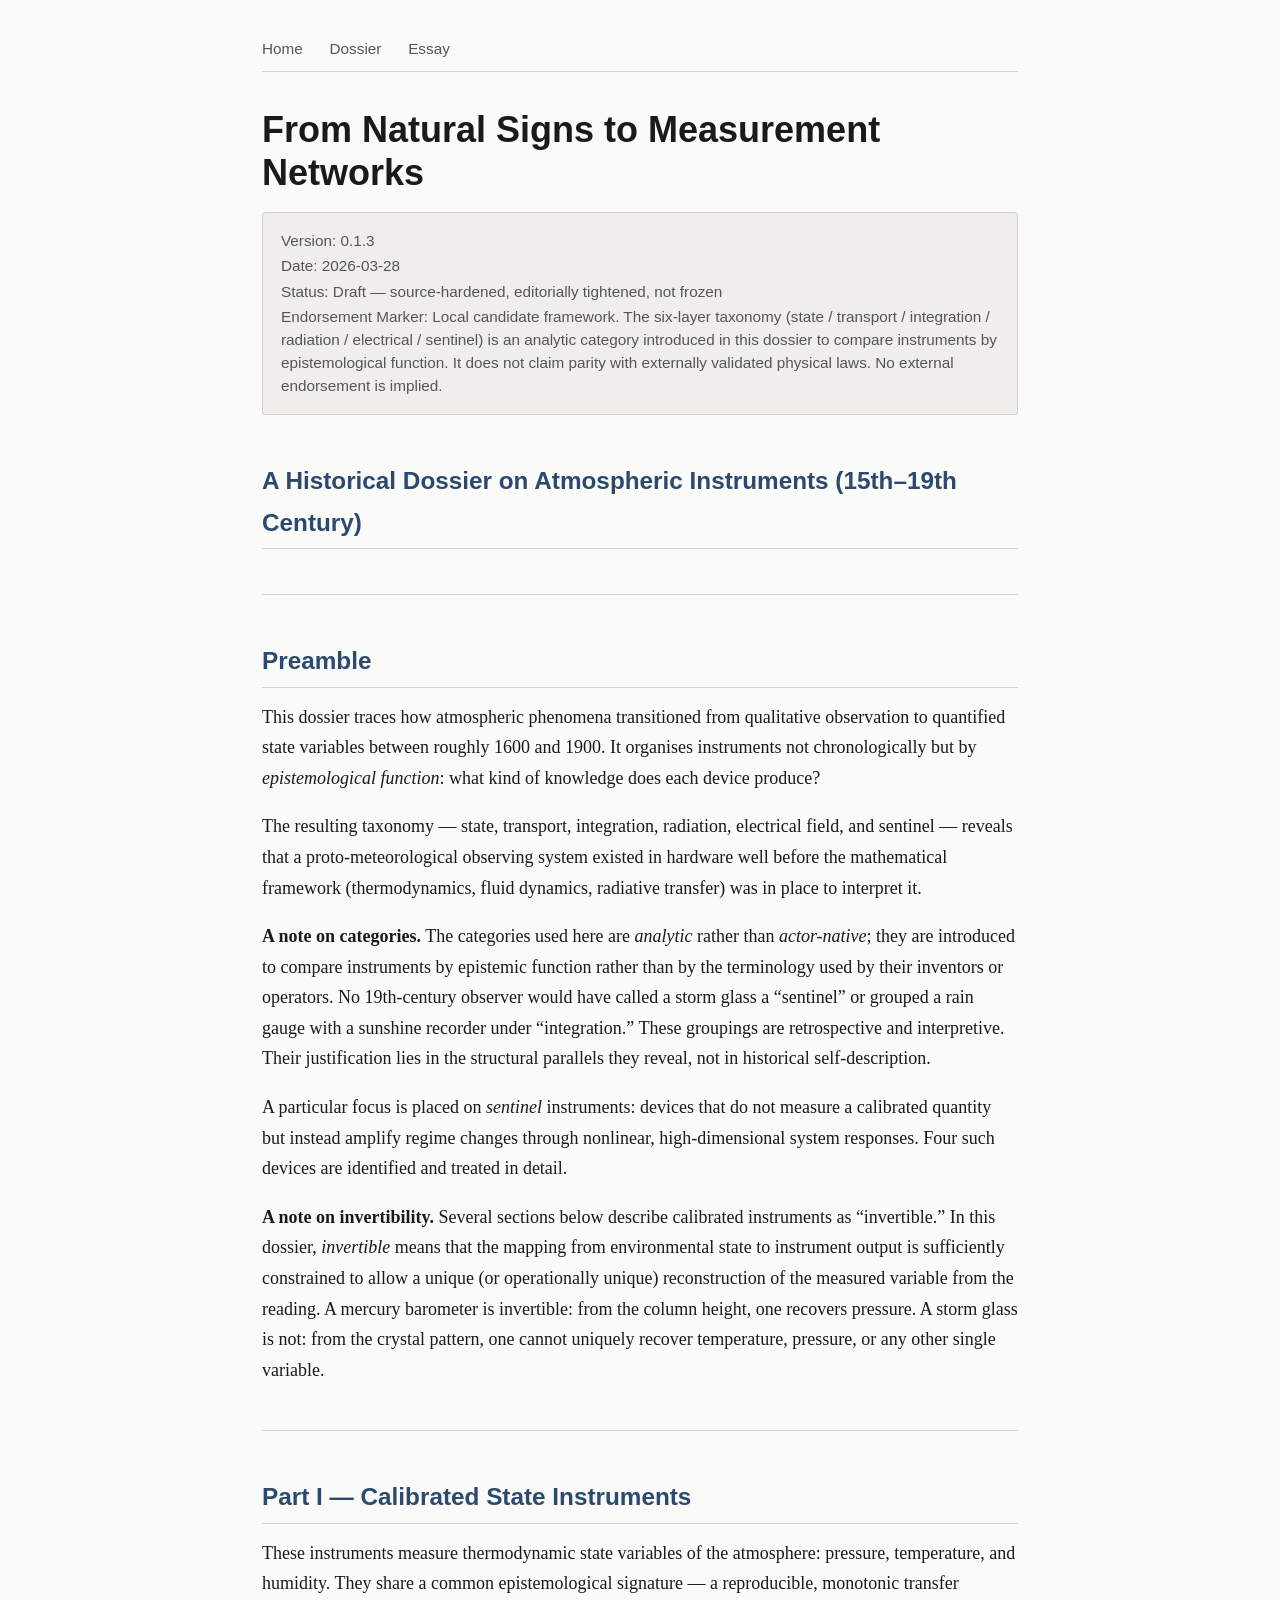
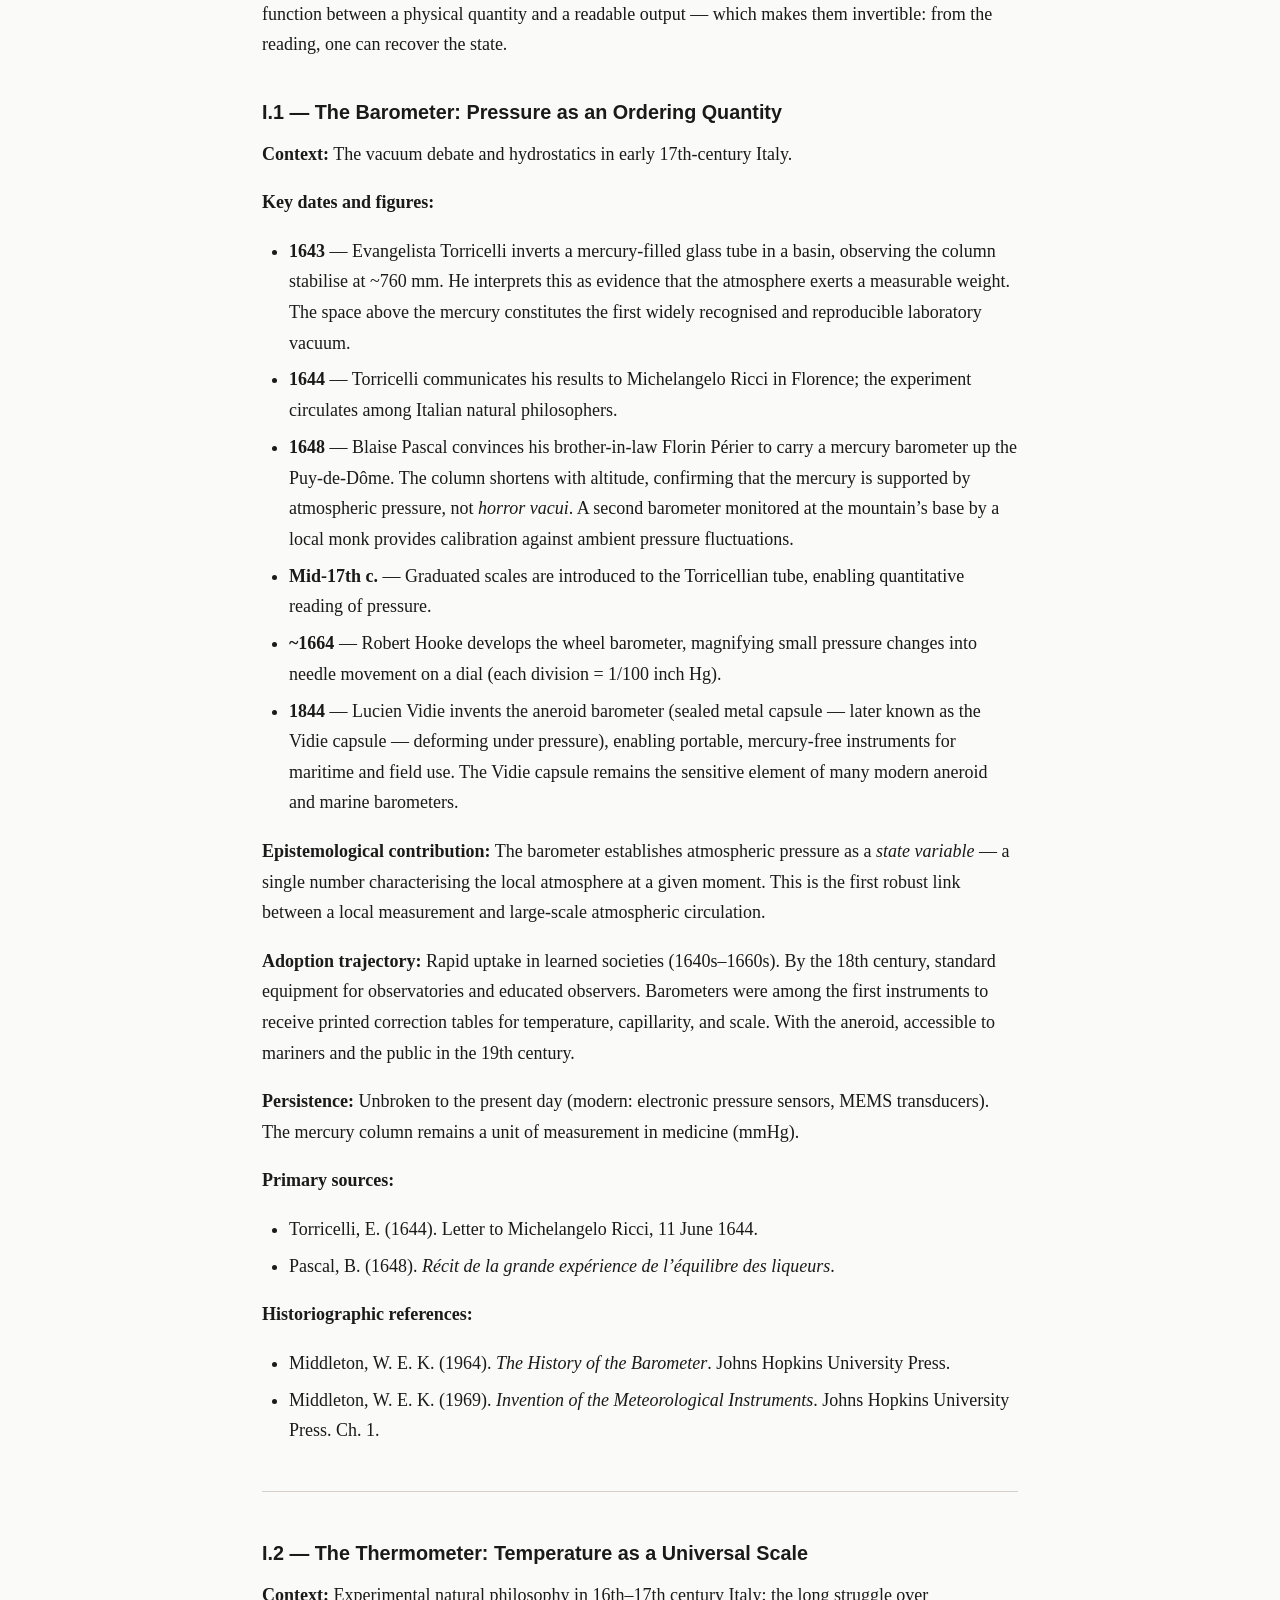
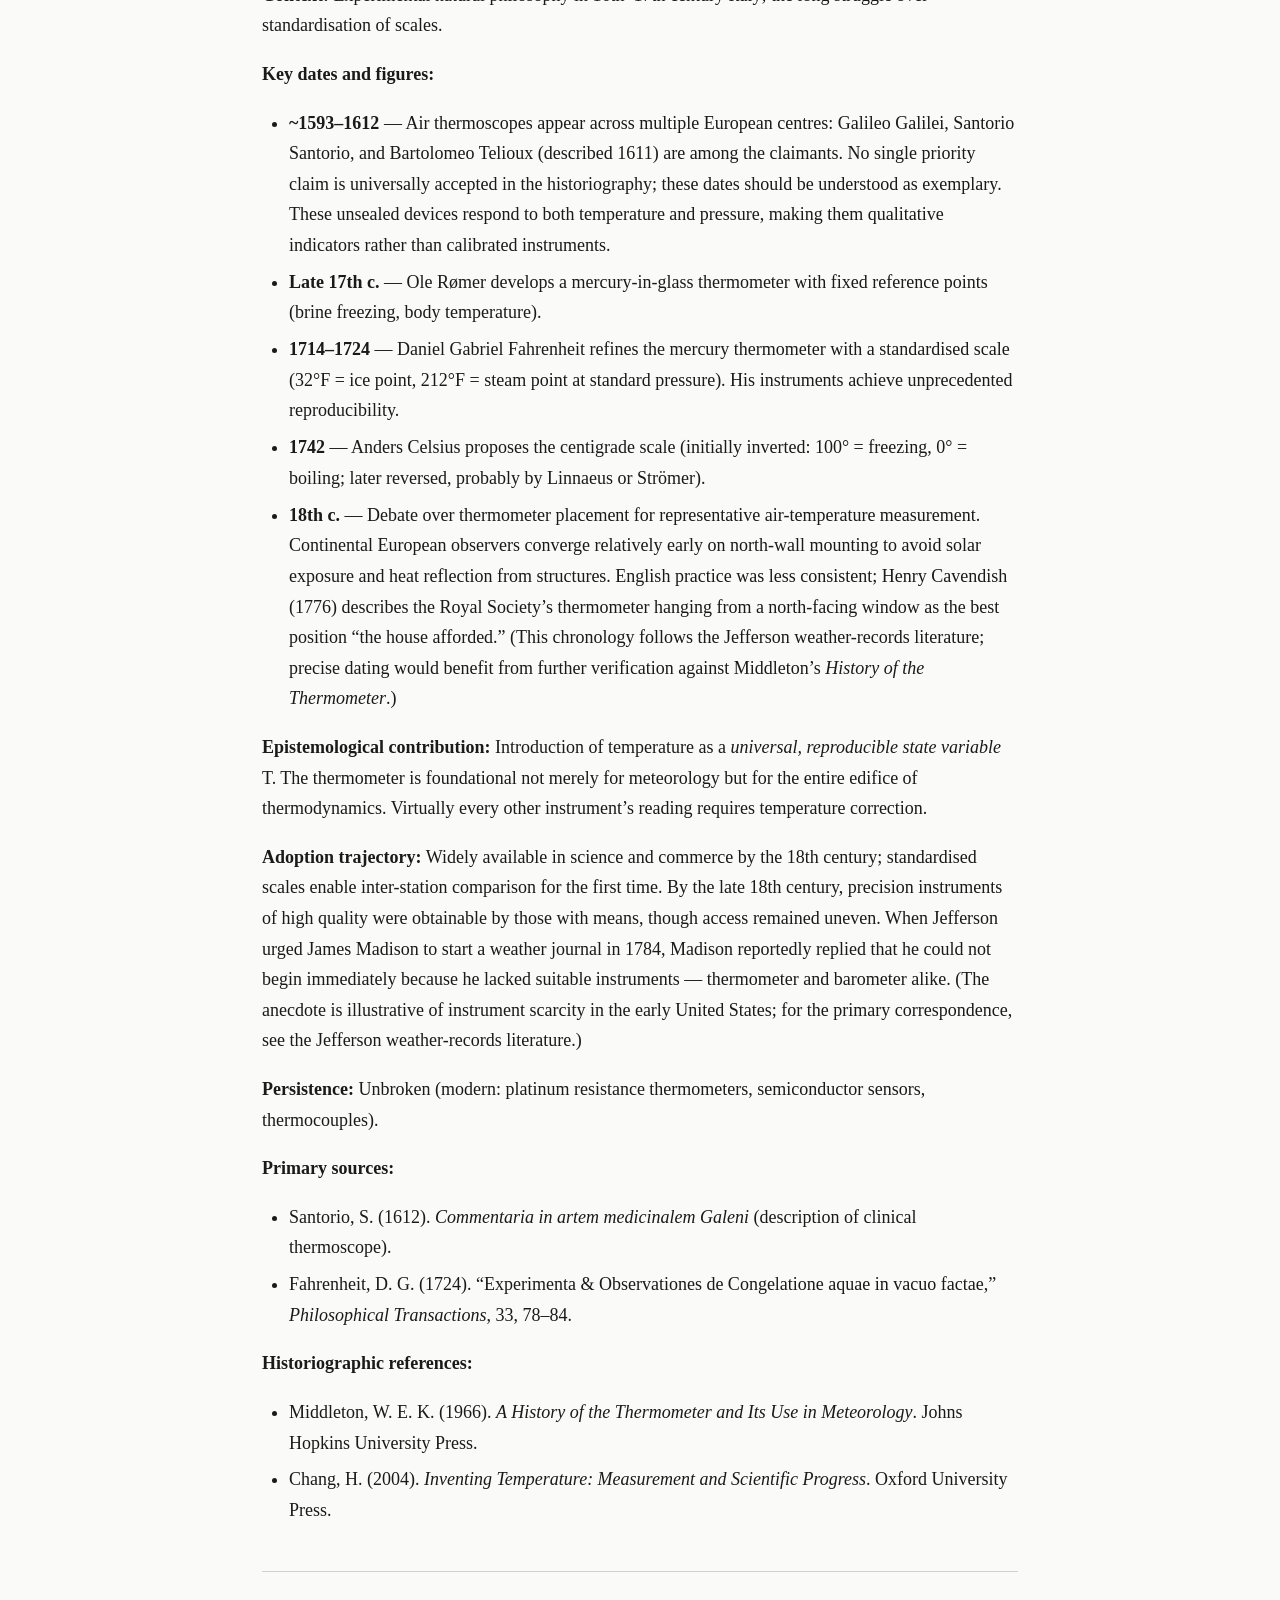
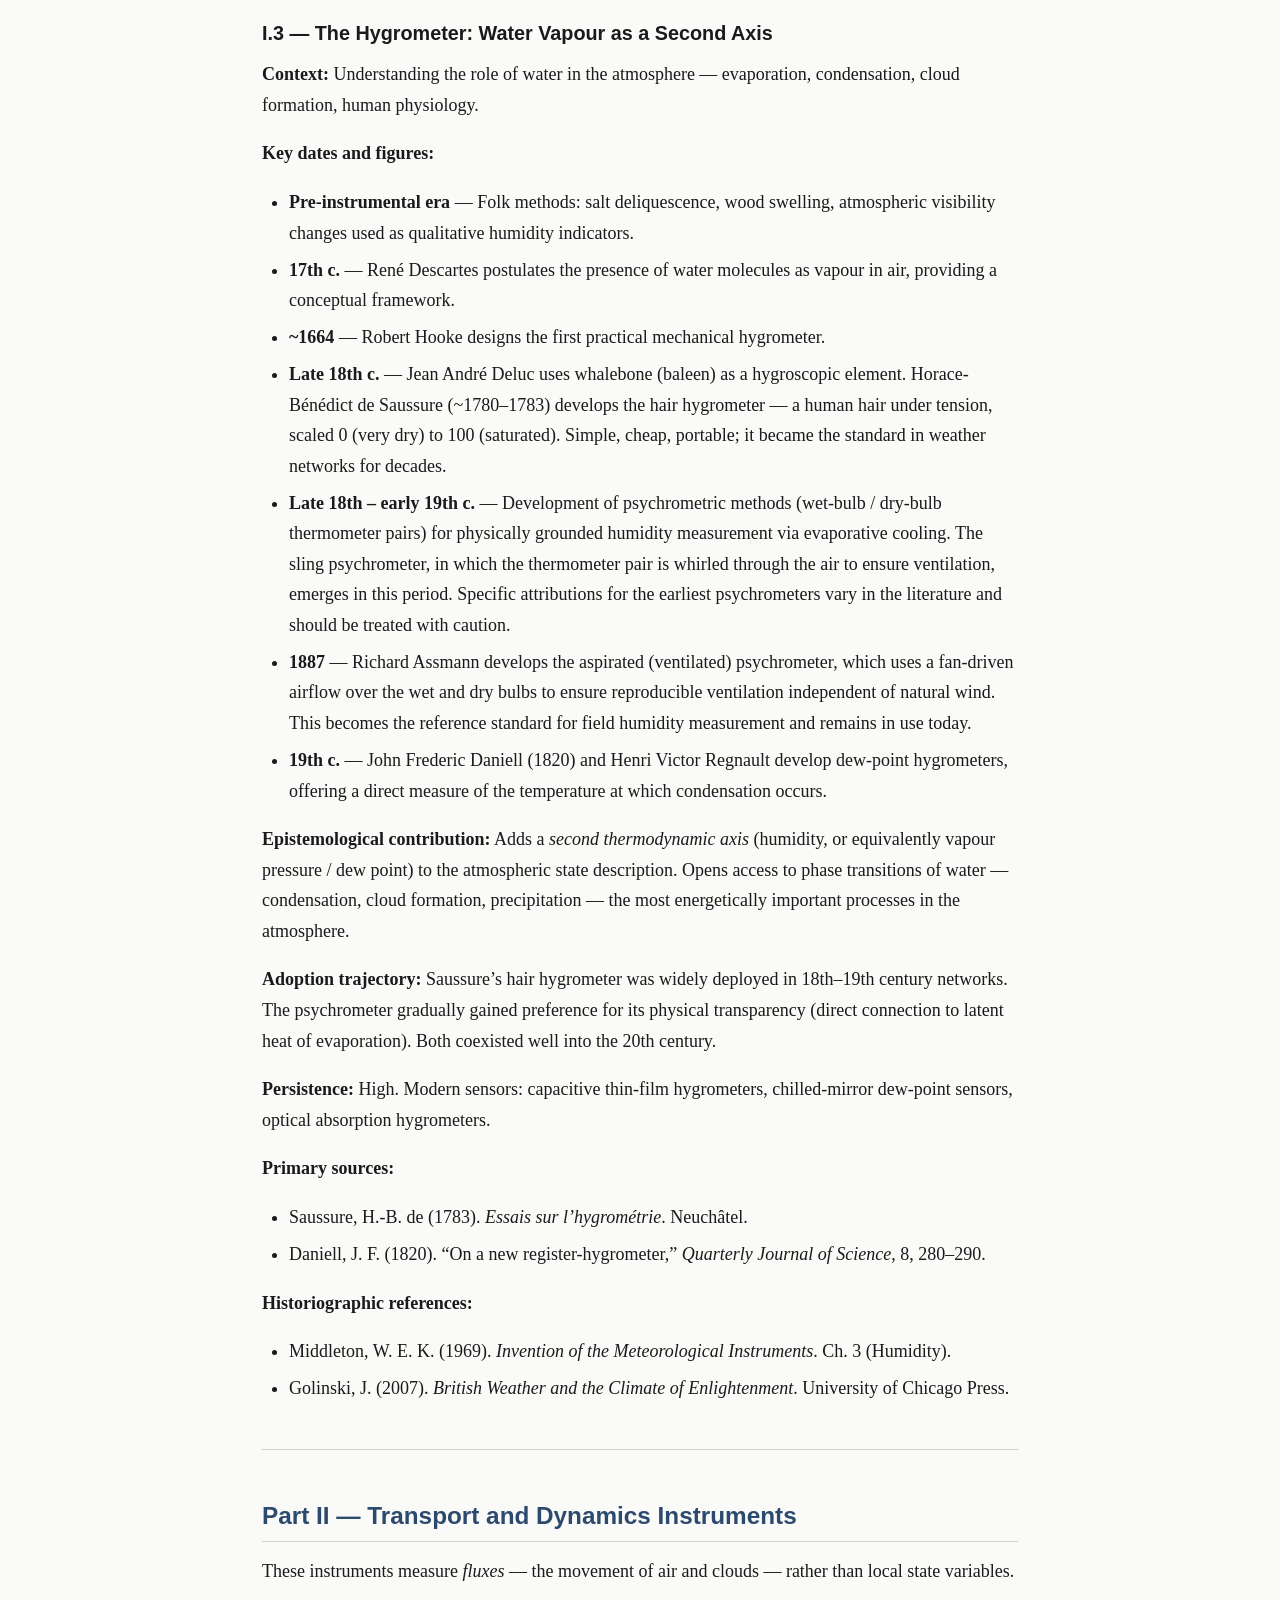
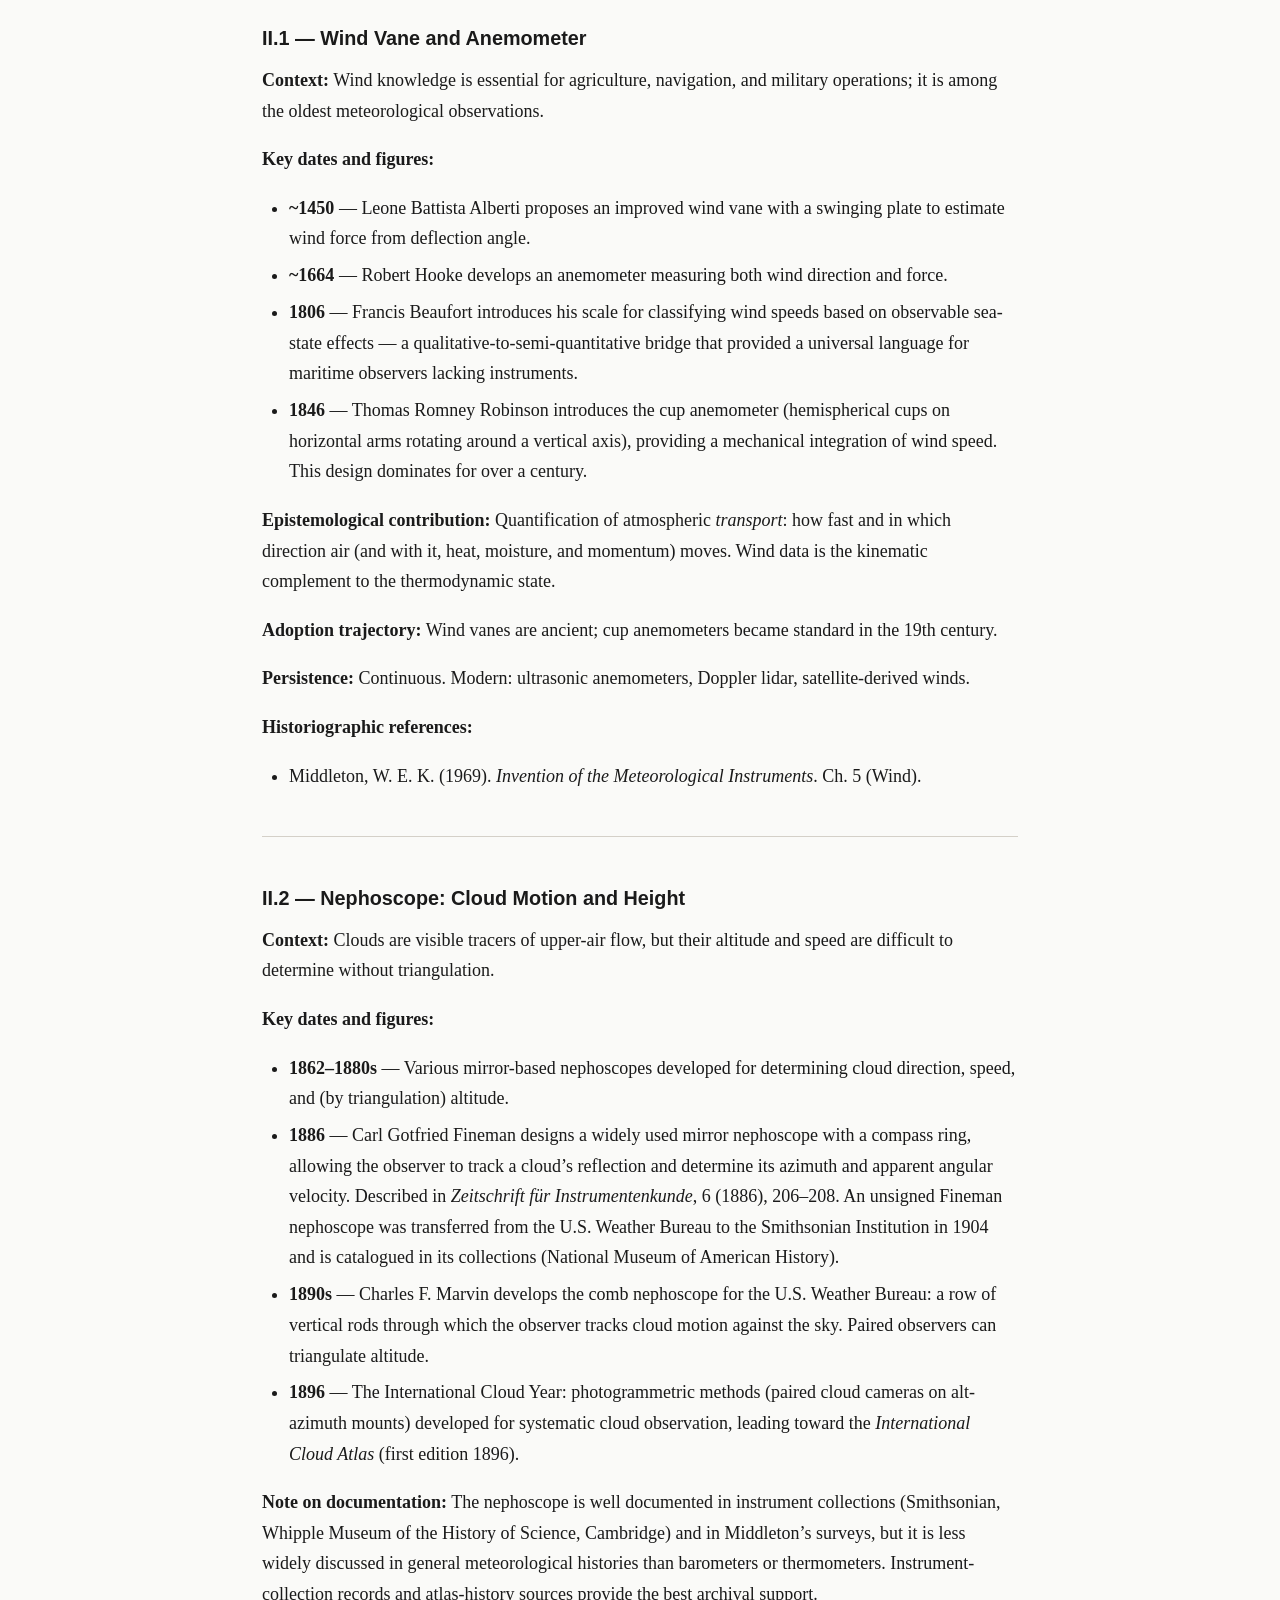
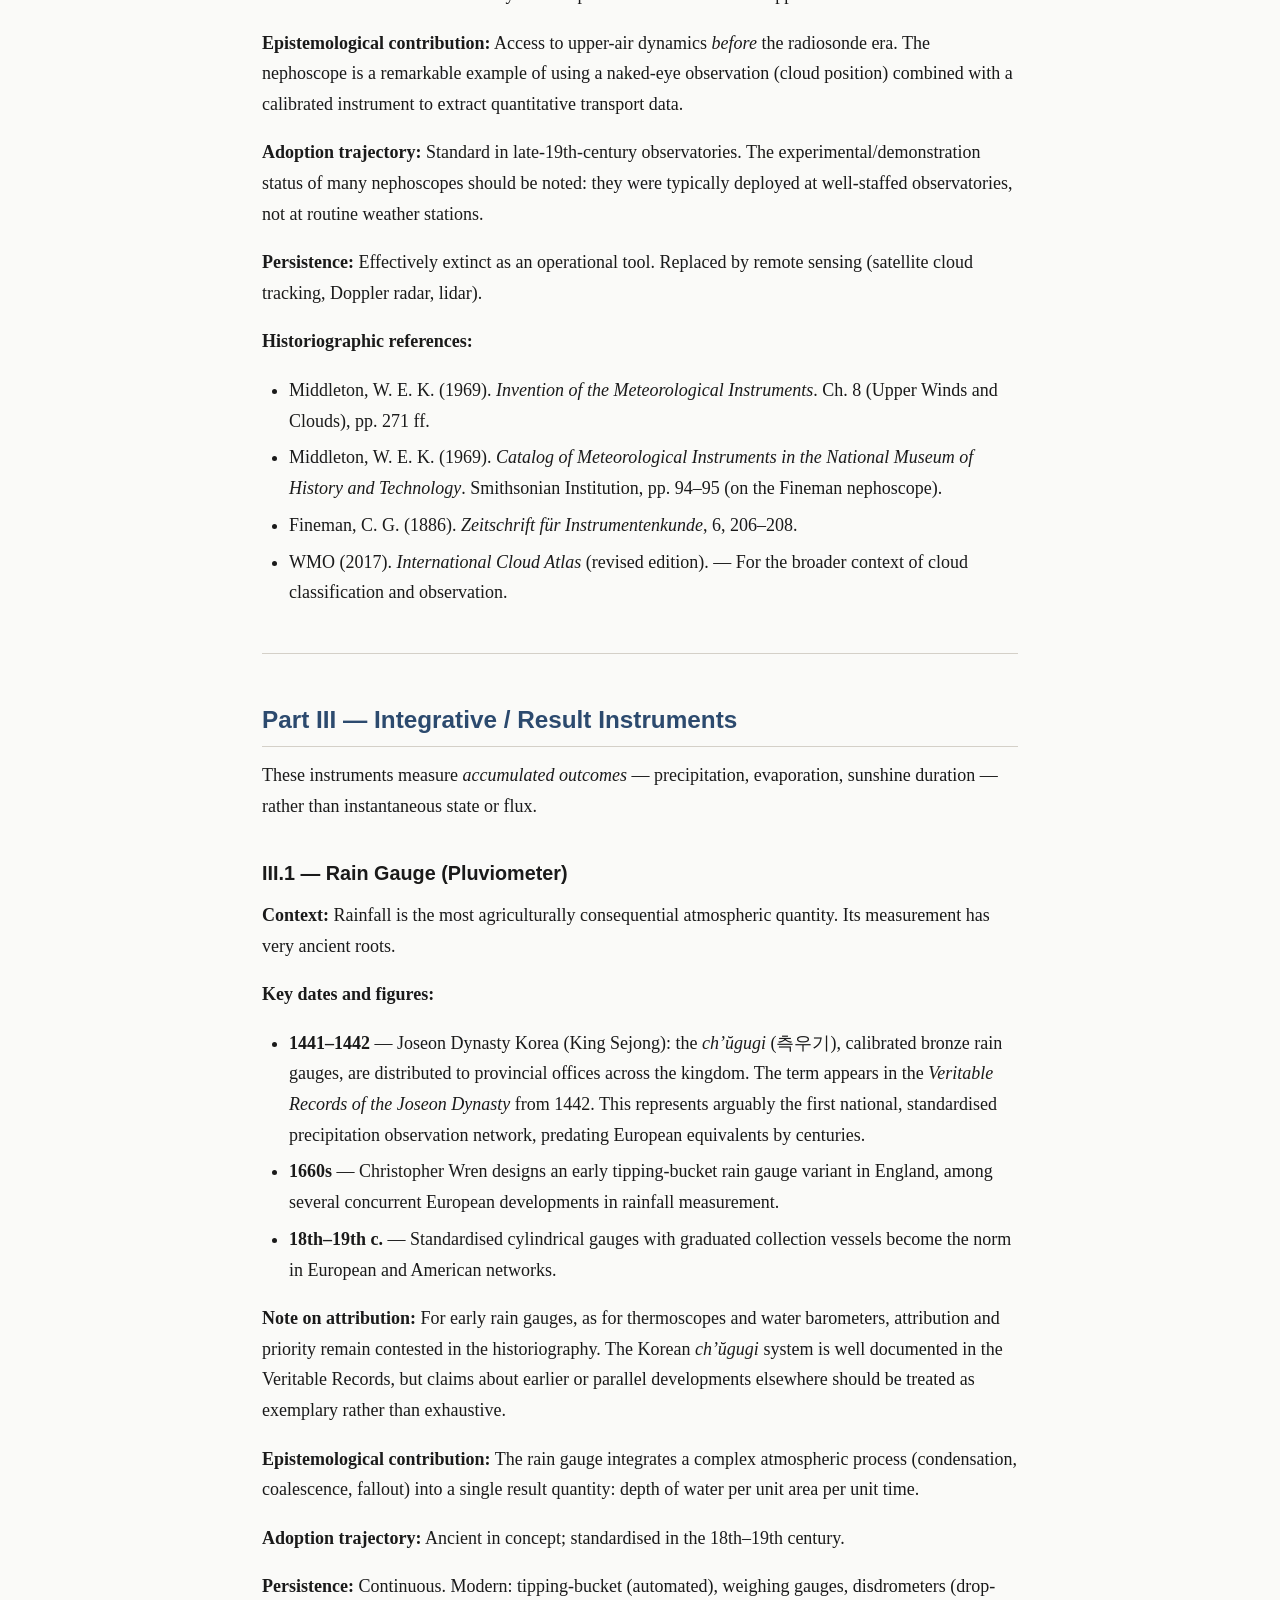
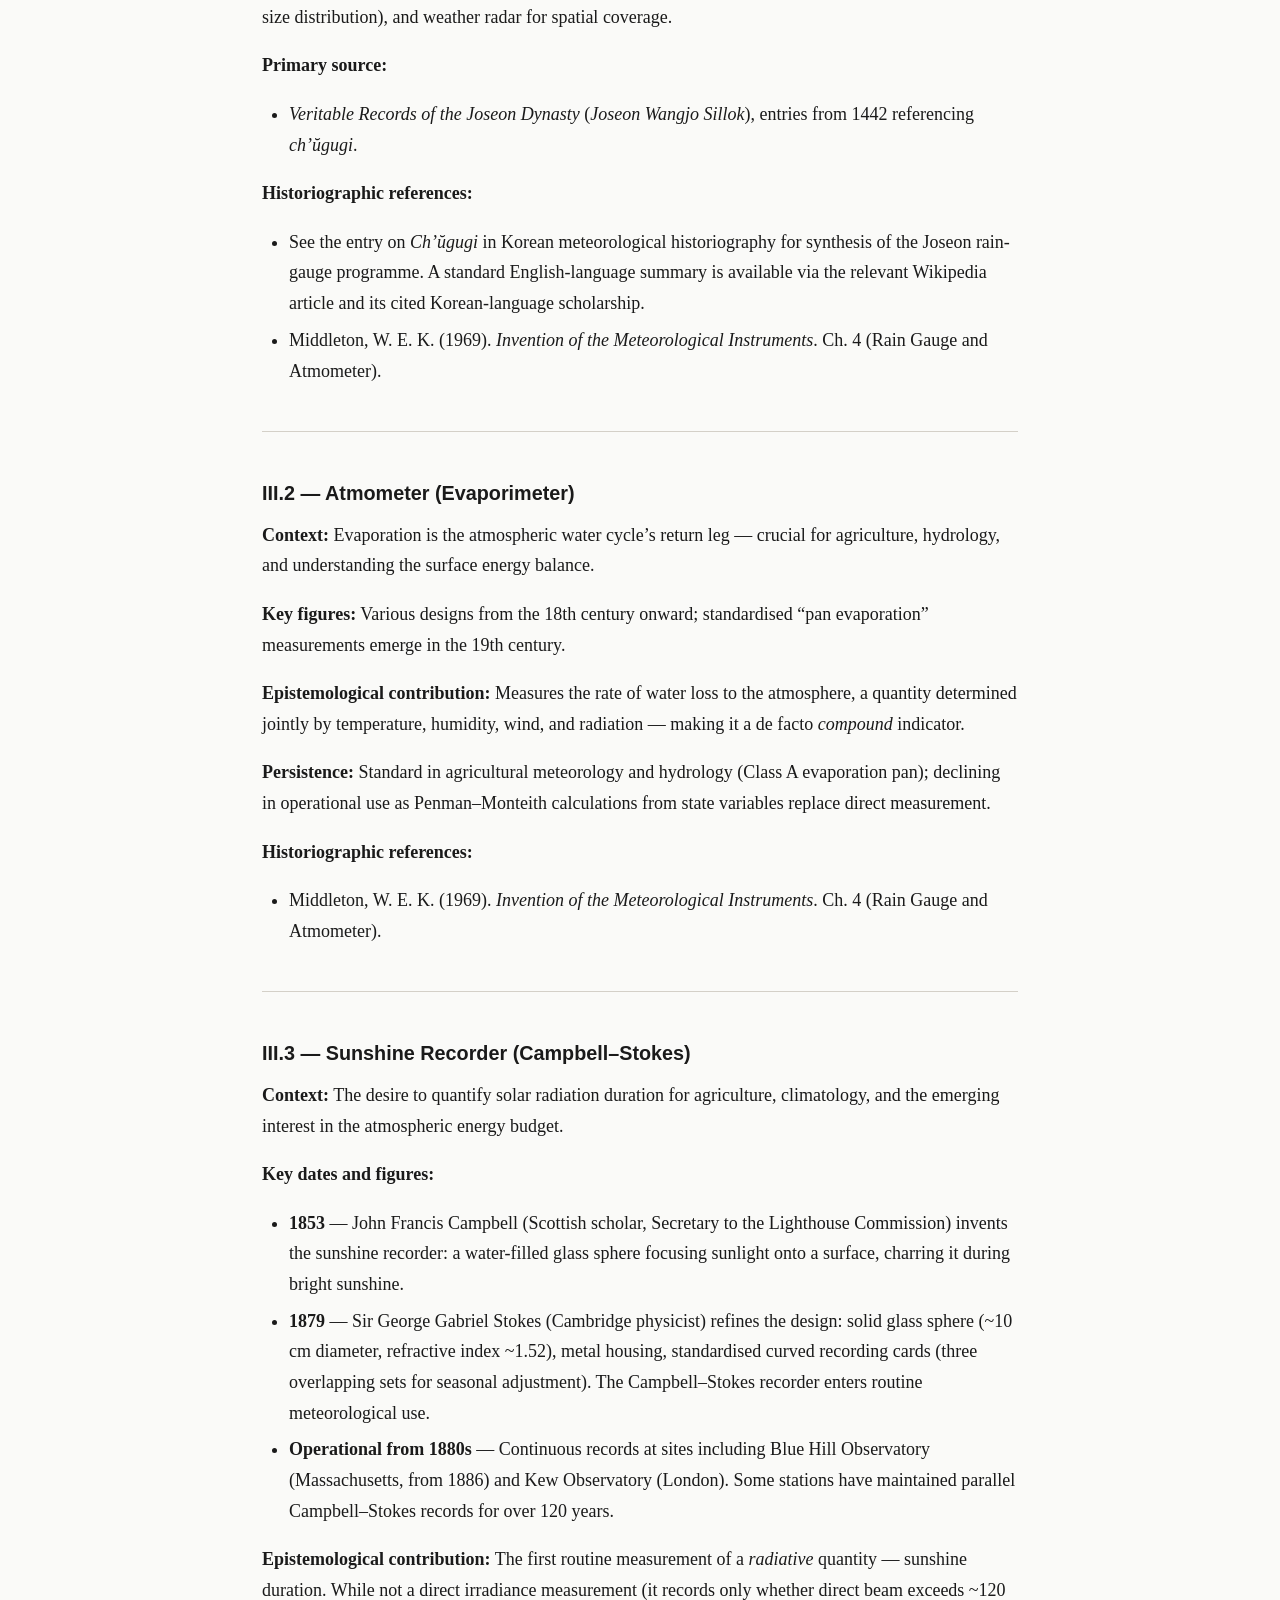
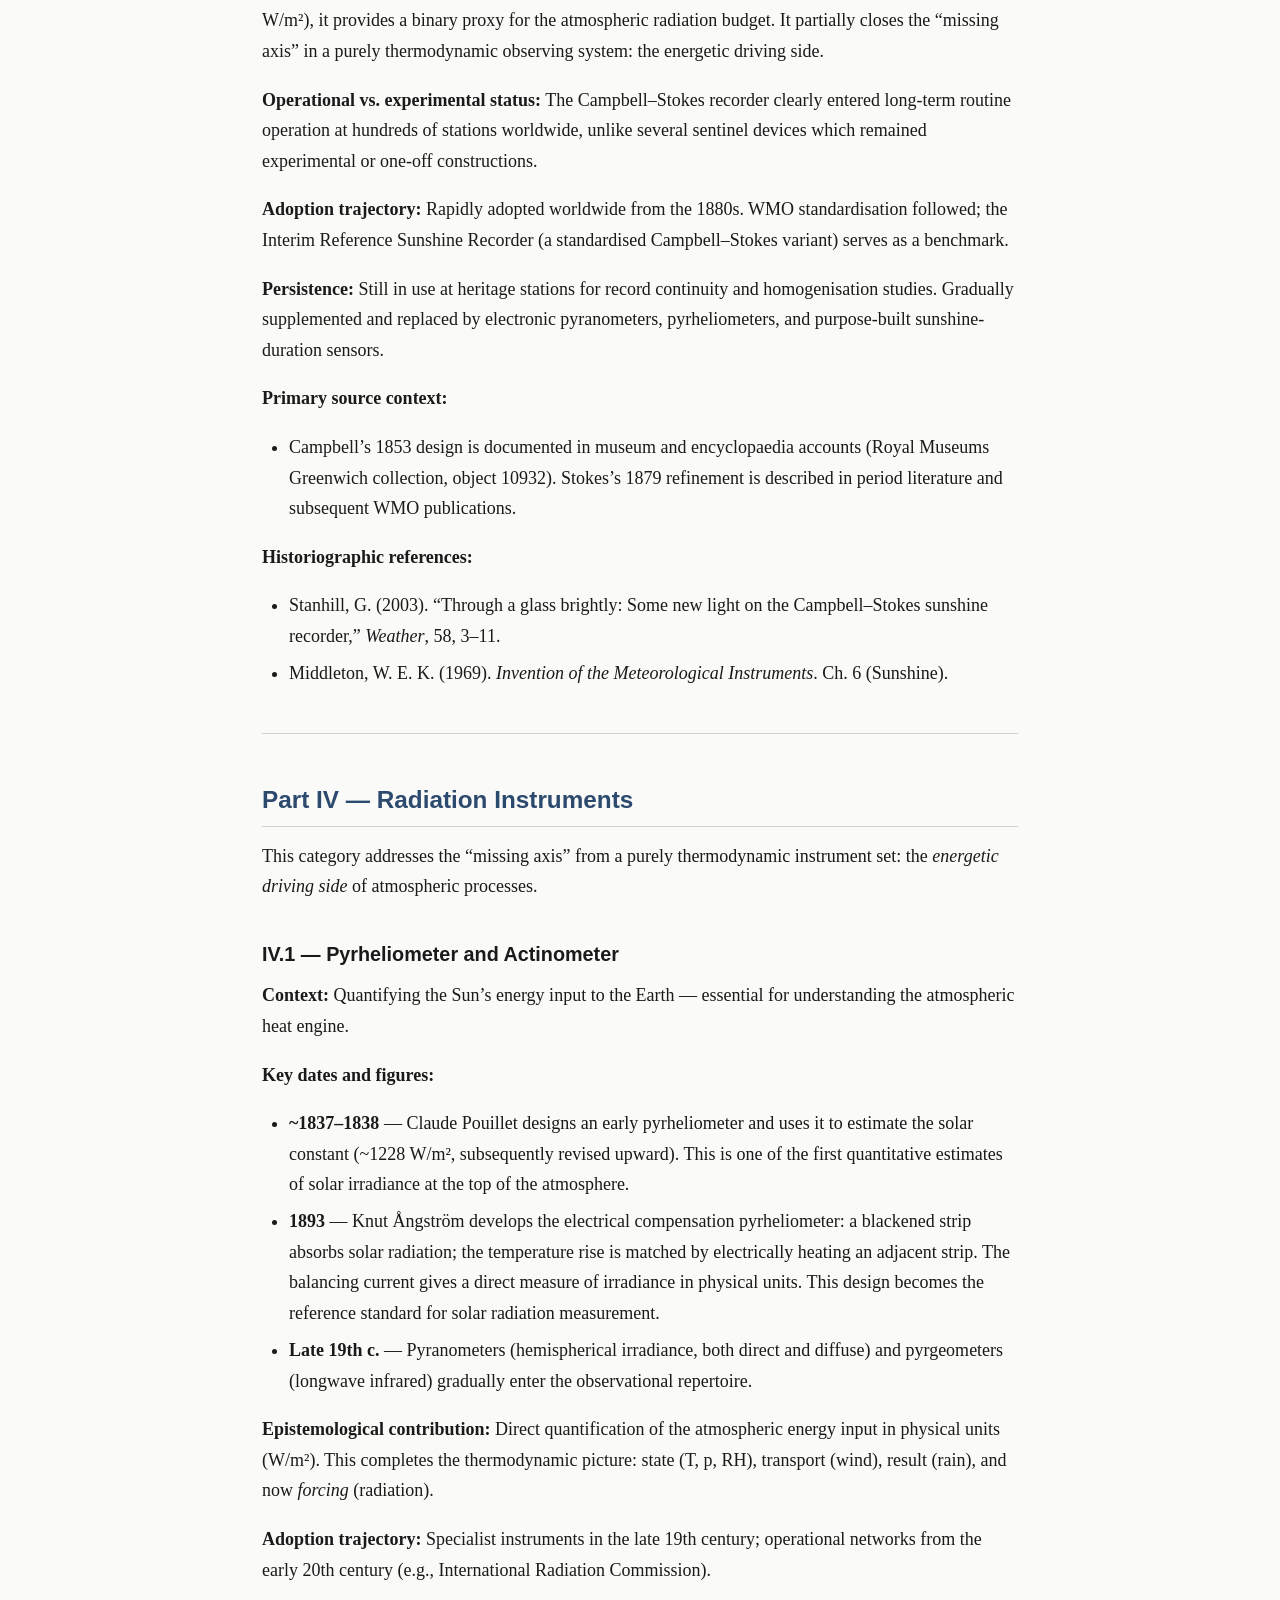
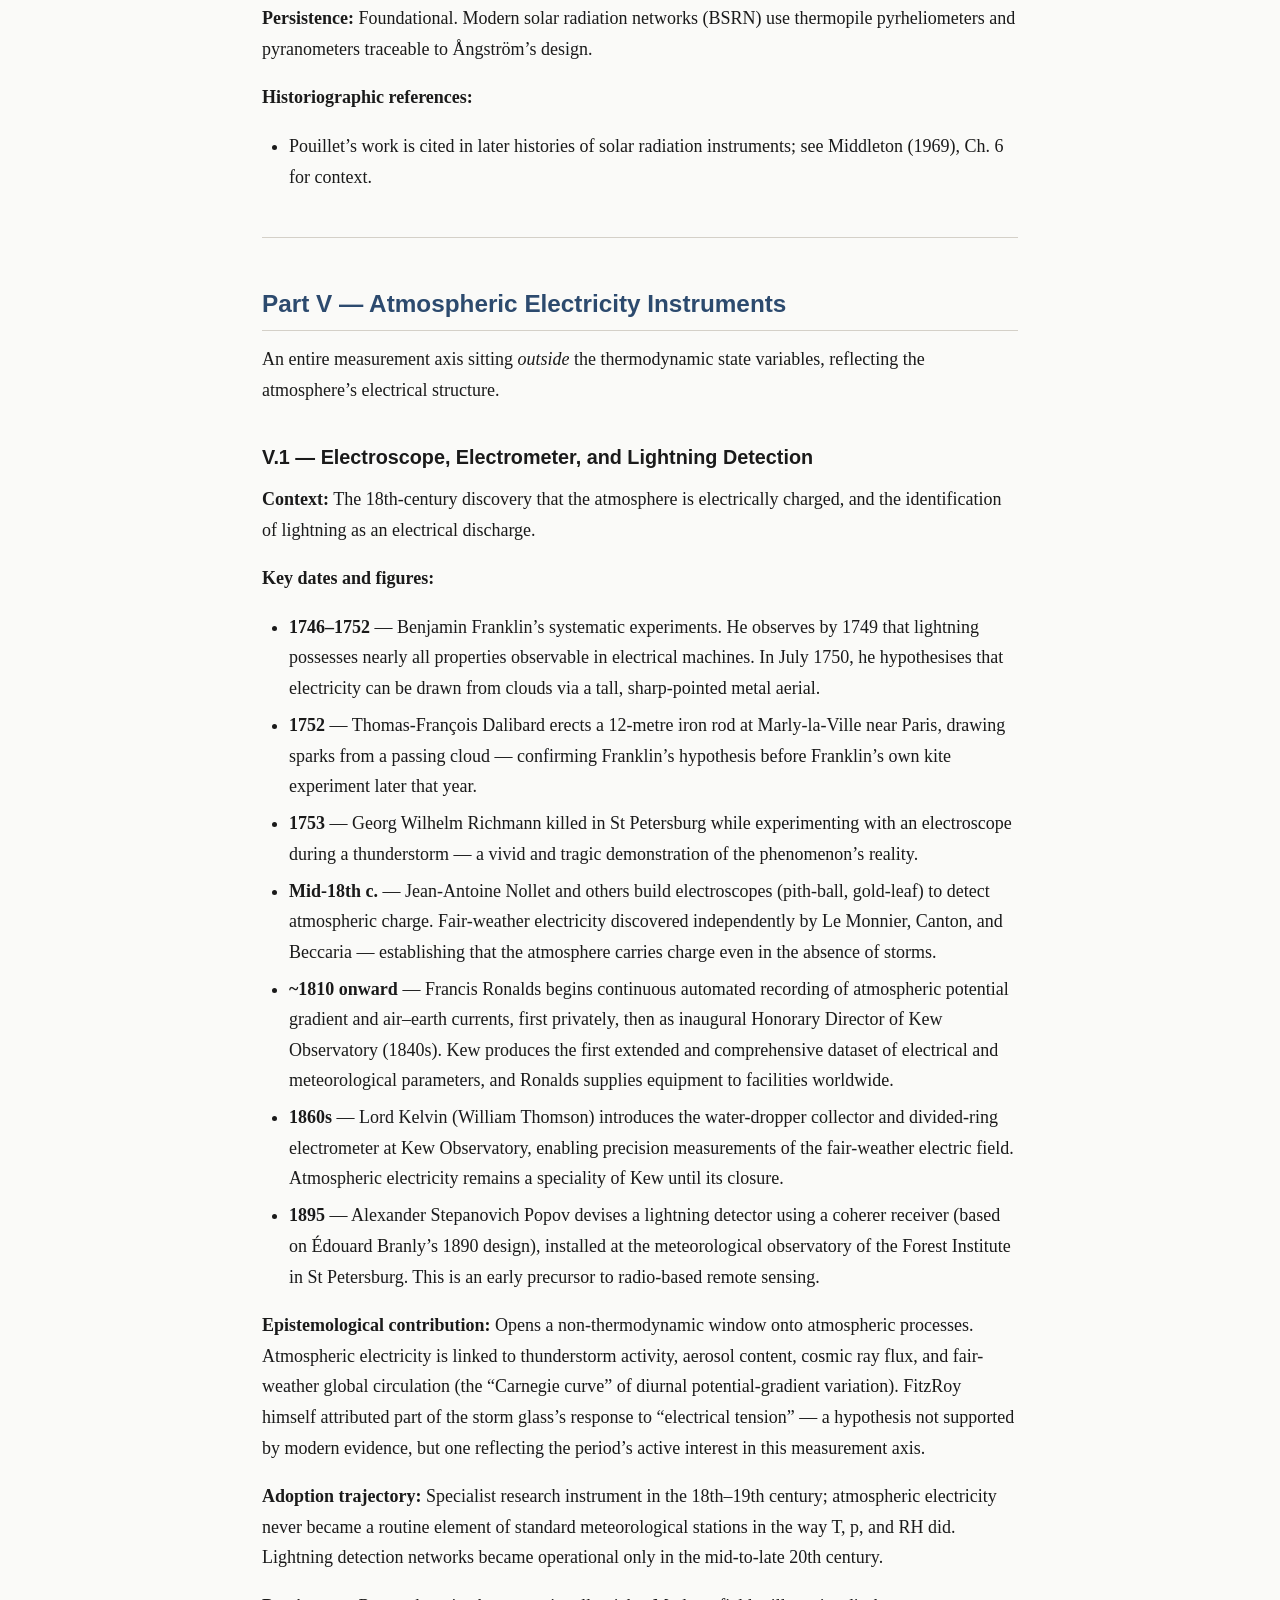
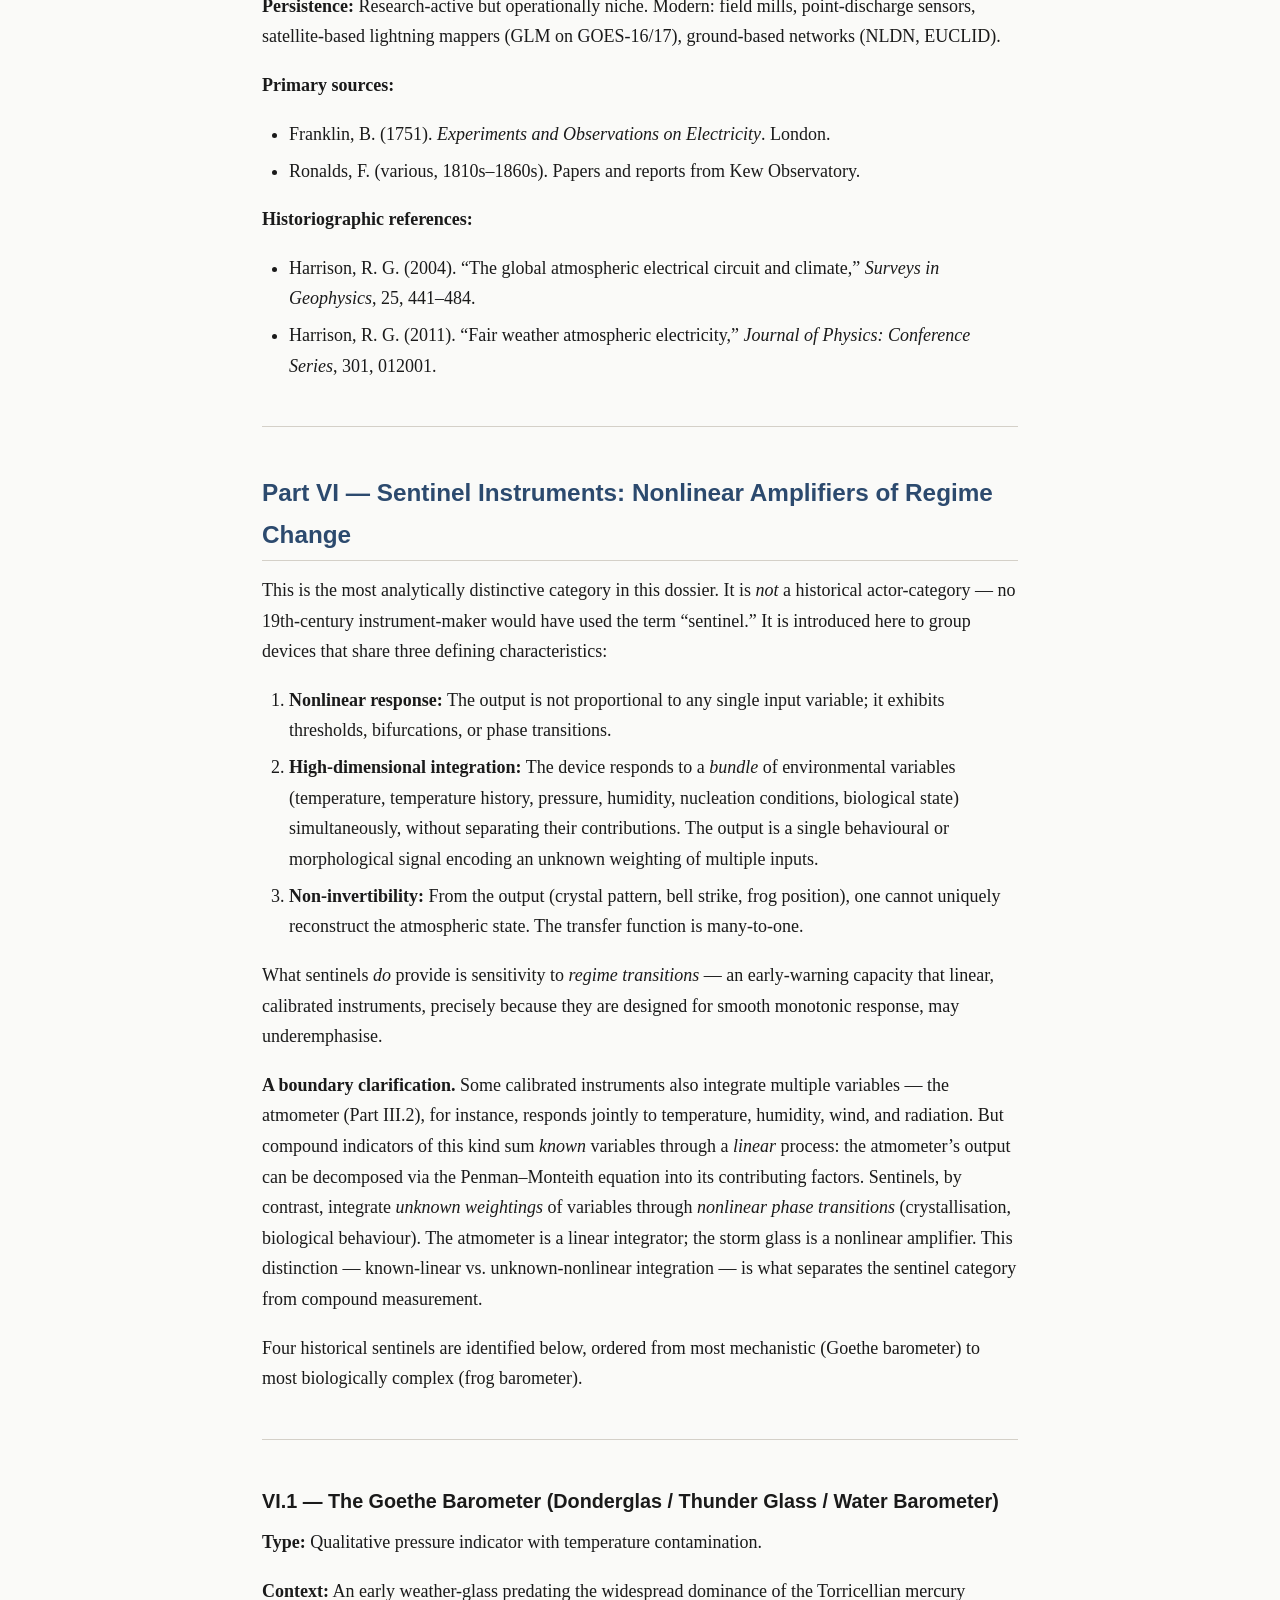
==== site/dossier.html @ 02827868 "Add files via upload" ====
<!DOCTYPE html>
<html lang="en">
<head>
  <meta charset="UTF-8">
  <meta name="viewport" content="width=device-width, initial-scale=1.0">
  <title>From Natural Signs to Measurement Networks</title>
  <link rel="stylesheet" href="css/scholarly.css">
  <style>
/* scholarly.css — clean typography for academic texts */

:root {
  --text: #1a1a1a;
  --bg: #fafaf8;
  --accent: #2c4a6e;
  --border: #d4d0c8;
  --footnote: #555;
  --code-bg: #f0eeea;
  --max-width: 42rem;
  --font-body: 'Source Serif 4', 'Georgia', serif;
  --font-heading: 'Source Sans 3', 'Helvetica Neue', sans-serif;
  --font-mono: 'Source Code Pro', 'Menlo', monospace;
}

@import url('https://fonts.googleapis.com/css2?family=Source+Serif+4:ital,opsz,wght@0,8..60,300;0,8..60,400;0,8..60,600;1,8..60,400&family=Source+Sans+3:wght@400;600&family=Source+Code+Pro:wght@400&display=swap');

*, *::before, *::after {
  box-sizing: border-box;
}

html {
  font-size: 18px;
  line-height: 1.7;
  -webkit-font-smoothing: antialiased;
}

body {
  font-family: var(--font-body);
  color: var(--text);
  background: var(--bg);
  margin: 0;
  padding: 2rem 1.5rem 4rem;
}

main {
  max-width: var(--max-width);
  margin: 0 auto;
}

/* — Headings — */

h1 {
  font-family: var(--font-heading);
  font-size: 2rem;
  font-weight: 600;
  line-height: 1.2;
  margin: 0 0 0.25rem;
  color: var(--text);
}

h1 + em, h1 + p > em:first-child {
  display: block;
  font-family: var(--font-heading);
  font-size: 1.1rem;
  font-weight: 400;
  color: var(--footnote);
  margin-bottom: 1.5rem;
}

h2 {
  font-family: var(--font-heading);
  font-size: 1.35rem;
  font-weight: 600;
  margin: 2.5rem 0 0.75rem;
  padding-bottom: 0.3rem;
  border-bottom: 1px solid var(--border);
  color: var(--accent);
}

h3 {
  font-family: var(--font-heading);
  font-size: 1.1rem;
  font-weight: 600;
  margin: 2rem 0 0.5rem;
  color: var(--text);
}

/* — Paragraphs and prose — */

p {
  margin: 0 0 1rem;
  text-align: left;
  hyphens: auto;
}

/* — Front matter block — */

.front-matter {
  font-family: var(--font-heading);
  font-size: 0.85rem;
  line-height: 1.5;
  color: var(--footnote);
  border: 1px solid var(--border);
  background: var(--code-bg);
  padding: 0.75rem 1rem;
  margin: 1rem 0 2rem;
  border-radius: 3px;
}

.front-matter p {
  margin: 0.15rem 0;
}

/* — Blockquotes — */

blockquote {
  margin: 1.25rem 0;
  padding: 0 0 0 1.25rem;
  border-left: 3px solid var(--border);
  color: var(--footnote);
}

/* — Lists — */

ul, ol {
  margin: 0.5rem 0 1rem;
  padding-left: 1.5rem;
}

li {
  margin-bottom: 0.35rem;
}

/* — Tables — */

table {
  width: 100%;
  border-collapse: collapse;
  margin: 1.25rem 0;
  font-size: 0.9rem;
}

thead {
  border-bottom: 2px solid var(--text);
}

th {
  font-family: var(--font-heading);
  font-weight: 600;
  text-align: left;
  padding: 0.4rem 0.6rem;
}

td {
  padding: 0.35rem 0.6rem;
  border-bottom: 1px solid var(--border);
  vertical-align: top;
}

/* — Code — */

code {
  font-family: var(--font-mono);
  font-size: 0.85em;
  background: var(--code-bg);
  padding: 0.1em 0.3em;
  border-radius: 2px;
}

pre {
  background: var(--code-bg);
  padding: 1rem;
  overflow-x: auto;
  border-radius: 3px;
  font-size: 0.85rem;
  line-height: 1.5;
}

/* — Horizontal rules — */

hr {
  border: none;
  border-top: 1px solid var(--border);
  margin: 2.5rem 0;
}

/* — Links — */

a {
  color: var(--accent);
  text-decoration: underline;
  text-decoration-thickness: 1px;
  text-underline-offset: 2px;
}

a:hover {
  color: #1a3555;
}

/* — Footnotes — */

.footnote-ref {
  font-size: 0.75em;
  vertical-align: super;
  line-height: 0;
  text-decoration: none;
}

.footnotes {
  margin-top: 3rem;
  padding-top: 1rem;
  border-top: 1px solid var(--border);
  font-size: 0.85rem;
  line-height: 1.6;
  color: var(--footnote);
}

.footnotes ol {
  padding-left: 1.25rem;
}

.footnotes li {
  margin-bottom: 0.75rem;
}

.footnotes p {
  margin: 0;
}

/* — Emphasis — */

strong {
  font-weight: 600;
}

em {
  font-style: italic;
}

/* — Navigation — */

nav.site-nav {
  font-family: var(--font-heading);
  font-size: 0.85rem;
  margin-bottom: 2rem;
  padding-bottom: 0.5rem;
  border-bottom: 1px solid var(--border);
}

nav.site-nav a {
  margin-right: 1.25rem;
  text-decoration: none;
  color: var(--footnote);
}

nav.site-nav a:hover {
  color: var(--accent);
}

/* — Print — */

@media print {
  body {
    font-size: 11pt;
    color: #000;
    background: #fff;
  }
  nav.site-nav, .front-matter {
    display: none;
  }
  h2 {
    border-bottom-color: #000;
    color: #000;
  }
}

/* — Responsive — */

@media (max-width: 600px) {
  html {
    font-size: 16px;
  }
  body {
    padding: 1rem 1rem 3rem;
  }
  h1 {
    font-size: 1.6rem;
  }
  table {
    font-size: 0.8rem;
  }
}

  </style>
</head>
<body>
  <main>
    <nav class="site-nav"><a href="index.html">Home</a> <a href="dossier.html">Dossier</a> <a href="essay.html">Essay</a></nav>
    <h1 id="from-natural-signs-to-measurement-networks">From Natural Signs to Measurement Networks</h1>
<div class="front-matter"><p>Version: 0.1.3</p><p>Date: 2026-03-28</p><p>Status: Draft — source-hardened, editorially tightened, not frozen</p><p>Endorsement Marker: Local candidate framework. The six-layer taxonomy (state / transport / integration / radiation / electrical / sentinel) is an analytic category introduced in this dossier to compare instruments by epistemological function. It does not claim parity with externally validated physical laws. No external endorsement is implied.</p></div>
<h2 id="a-historical-dossier-on-atmospheric-instruments-15th19th-century">A Historical Dossier on Atmospheric Instruments (15th–19th Century)</h2>
<hr />
<h2 id="preamble">Preamble</h2>
<p>This dossier traces how atmospheric phenomena transitioned from qualitative observation to quantified state variables between roughly 1600 and 1900. It organises instruments not chronologically but by <em>epistemological function</em>: what kind of knowledge does each device produce?</p>
<p>The resulting taxonomy — state, transport, integration, radiation, electrical field, and sentinel — reveals that a proto-meteorological observing system existed in hardware well before the mathematical framework (thermodynamics, fluid dynamics, radiative transfer) was in place to interpret it.</p>
<p><strong>A note on categories.</strong> The categories used here are <em>analytic</em> rather than <em>actor-native</em>; they are introduced to compare instruments by epistemic function rather than by the terminology used by their inventors or operators. No 19th-century observer would have called a storm glass a &ldquo;sentinel&rdquo; or grouped a rain gauge with a sunshine recorder under &ldquo;integration.&rdquo; These groupings are retrospective and interpretive. Their justification lies in the structural parallels they reveal, not in historical self-description.</p>
<p>A particular focus is placed on <em>sentinel</em> instruments: devices that do not measure a calibrated quantity but instead amplify regime changes through nonlinear, high-dimensional system responses. Four such devices are identified and treated in detail.</p>
<p><strong>A note on invertibility.</strong> Several sections below describe calibrated instruments as &ldquo;invertible.&rdquo; In this dossier, <em>invertible</em> means that the mapping from environmental state to instrument output is sufficiently constrained to allow a unique (or operationally unique) reconstruction of the measured variable from the reading. A mercury barometer is invertible: from the column height, one recovers pressure. A storm glass is not: from the crystal pattern, one cannot uniquely recover temperature, pressure, or any other single variable.</p>
<hr />
<h2 id="part-i-calibrated-state-instruments">Part I — Calibrated State Instruments</h2>
<p>These instruments measure thermodynamic state variables of the atmosphere: pressure, temperature, and humidity. They share a common epistemological signature — a reproducible, monotonic transfer function between a physical quantity and a readable output — which makes them invertible: from the reading, one can recover the state.</p>
<h3 id="i1-the-barometer-pressure-as-an-ordering-quantity">I.1 — The Barometer: Pressure as an Ordering Quantity</h3>
<p><strong>Context:</strong> The vacuum debate and hydrostatics in early 17th-century Italy.</p>
<p><strong>Key dates and figures:</strong></p>
<ul>
<li><strong>1643</strong> — Evangelista Torricelli inverts a mercury-filled glass tube in a basin, observing the column stabilise at ~760 mm. He interprets this as evidence that the atmosphere exerts a measurable weight. The space above the mercury constitutes the first widely recognised and reproducible laboratory vacuum.</li>
<li><strong>1644</strong> — Torricelli communicates his results to Michelangelo Ricci in Florence; the experiment circulates among Italian natural philosophers.</li>
<li><strong>1648</strong> — Blaise Pascal convinces his brother-in-law Florin Périer to carry a mercury barometer up the Puy-de-Dôme. The column shortens with altitude, confirming that the mercury is supported by atmospheric pressure, not <em>horror vacui</em>. A second barometer monitored at the mountain&rsquo;s base by a local monk provides calibration against ambient pressure fluctuations.</li>
<li><strong>Mid-17th c.</strong> — Graduated scales are introduced to the Torricellian tube, enabling quantitative reading of pressure.</li>
<li><strong>~1664</strong> — Robert Hooke develops the wheel barometer, magnifying small pressure changes into needle movement on a dial (each division = 1/100 inch Hg).</li>
<li><strong>1844</strong> — Lucien Vidie invents the aneroid barometer (sealed metal capsule — later known as the Vidie capsule — deforming under pressure), enabling portable, mercury-free instruments for maritime and field use. The Vidie capsule remains the sensitive element of many modern aneroid and marine barometers.</li>
</ul>
<p><strong>Epistemological contribution:</strong> The barometer establishes atmospheric pressure as a <em>state variable</em> — a single number characterising the local atmosphere at a given moment. This is the first robust link between a local measurement and large-scale atmospheric circulation.</p>
<p><strong>Adoption trajectory:</strong> Rapid uptake in learned societies (1640s–1660s). By the 18th century, standard equipment for observatories and educated observers. Barometers were among the first instruments to receive printed correction tables for temperature, capillarity, and scale. With the aneroid, accessible to mariners and the public in the 19th century.</p>
<p><strong>Persistence:</strong> Unbroken to the present day (modern: electronic pressure sensors, MEMS transducers). The mercury column remains a unit of measurement in medicine (mmHg).</p>
<p><strong>Primary sources:</strong></p>
<ul>
<li>Torricelli, E. (1644). Letter to Michelangelo Ricci, 11 June 1644.</li>
<li>Pascal, B. (1648). <em>Récit de la grande expérience de l&rsquo;équilibre des liqueurs</em>.</li>
</ul>
<p><strong>Historiographic references:</strong></p>
<ul>
<li>Middleton, W. E. K. (1964). <em>The History of the Barometer</em>. Johns Hopkins University Press.</li>
<li>Middleton, W. E. K. (1969). <em>Invention of the Meteorological Instruments</em>. Johns Hopkins University Press. Ch. 1.</li>
</ul>
<hr />
<h3 id="i2-the-thermometer-temperature-as-a-universal-scale">I.2 — The Thermometer: Temperature as a Universal Scale</h3>
<p><strong>Context:</strong> Experimental natural philosophy in 16th–17th century Italy; the long struggle over standardisation of scales.</p>
<p><strong>Key dates and figures:</strong></p>
<ul>
<li><strong>~1593–1612</strong> — Air thermoscopes appear across multiple European centres: Galileo Galilei, Santorio Santorio, and Bartolomeo Telioux (described 1611) are among the claimants. No single priority claim is universally accepted in the historiography; these dates should be understood as exemplary. These unsealed devices respond to both temperature and pressure, making them qualitative indicators rather than calibrated instruments.</li>
<li><strong>Late 17th c.</strong> — Ole Rømer develops a mercury-in-glass thermometer with fixed reference points (brine freezing, body temperature).</li>
<li><strong>1714–1724</strong> — Daniel Gabriel Fahrenheit refines the mercury thermometer with a standardised scale (32°F = ice point, 212°F = steam point at standard pressure). His instruments achieve unprecedented reproducibility.</li>
<li><strong>1742</strong> — Anders Celsius proposes the centigrade scale (initially inverted: 100° = freezing, 0° = boiling; later reversed, probably by Linnaeus or Strömer).</li>
<li><strong>18th c.</strong> — Debate over thermometer placement for representative air-temperature measurement. Continental European observers converge relatively early on north-wall mounting to avoid solar exposure and heat reflection from structures. English practice was less consistent; Henry Cavendish (1776) describes the Royal Society&rsquo;s thermometer hanging from a north-facing window as the best position &ldquo;the house afforded.&rdquo; (This chronology follows the Jefferson weather-records literature; precise dating would benefit from further verification against Middleton&rsquo;s <em>History of the Thermometer</em>.)</li>
</ul>
<p><strong>Epistemological contribution:</strong> Introduction of temperature as a <em>universal, reproducible state variable</em> T. The thermometer is foundational not merely for meteorology but for the entire edifice of thermodynamics. Virtually every other instrument&rsquo;s reading requires temperature correction.</p>
<p><strong>Adoption trajectory:</strong> Widely available in science and commerce by the 18th century; standardised scales enable inter-station comparison for the first time. By the late 18th century, precision instruments of high quality were obtainable by those with means, though access remained uneven. When Jefferson urged James Madison to start a weather journal in 1784, Madison reportedly replied that he could not begin immediately because he lacked suitable instruments — thermometer and barometer alike. (The anecdote is illustrative of instrument scarcity in the early United States; for the primary correspondence, see the Jefferson weather-records literature.)</p>
<p><strong>Persistence:</strong> Unbroken (modern: platinum resistance thermometers, semiconductor sensors, thermocouples).</p>
<p><strong>Primary sources:</strong></p>
<ul>
<li>Santorio, S. (1612). <em>Commentaria in artem medicinalem Galeni</em> (description of clinical thermoscope).</li>
<li>Fahrenheit, D. G. (1724). &ldquo;Experimenta &amp; Observationes de Congelatione aquae in vacuo factae,&rdquo; <em>Philosophical Transactions</em>, 33, 78–84.</li>
</ul>
<p><strong>Historiographic references:</strong></p>
<ul>
<li>Middleton, W. E. K. (1966). <em>A History of the Thermometer and Its Use in Meteorology</em>. Johns Hopkins University Press.</li>
<li>Chang, H. (2004). <em>Inventing Temperature: Measurement and Scientific Progress</em>. Oxford University Press.</li>
</ul>
<hr />
<h3 id="i3-the-hygrometer-water-vapour-as-a-second-axis">I.3 — The Hygrometer: Water Vapour as a Second Axis</h3>
<p><strong>Context:</strong> Understanding the role of water in the atmosphere — evaporation, condensation, cloud formation, human physiology.</p>
<p><strong>Key dates and figures:</strong></p>
<ul>
<li><strong>Pre-instrumental era</strong> — Folk methods: salt deliquescence, wood swelling, atmospheric visibility changes used as qualitative humidity indicators.</li>
<li><strong>17th c.</strong> — René Descartes postulates the presence of water molecules as vapour in air, providing a conceptual framework.</li>
<li><strong>~1664</strong> — Robert Hooke designs the first practical mechanical hygrometer.</li>
<li><strong>Late 18th c.</strong> — Jean André Deluc uses whalebone (baleen) as a hygroscopic element. Horace-Bénédict de Saussure (~1780–1783) develops the hair hygrometer — a human hair under tension, scaled 0 (very dry) to 100 (saturated). Simple, cheap, portable; it became the standard in weather networks for decades.</li>
<li><strong>Late 18th – early 19th c.</strong> — Development of psychrometric methods (wet-bulb / dry-bulb thermometer pairs) for physically grounded humidity measurement via evaporative cooling. The sling psychrometer, in which the thermometer pair is whirled through the air to ensure ventilation, emerges in this period. Specific attributions for the earliest psychrometers vary in the literature and should be treated with caution.</li>
<li><strong>1887</strong> — Richard Assmann develops the aspirated (ventilated) psychrometer, which uses a fan-driven airflow over the wet and dry bulbs to ensure reproducible ventilation independent of natural wind. This becomes the reference standard for field humidity measurement and remains in use today.</li>
<li><strong>19th c.</strong> — John Frederic Daniell (1820) and Henri Victor Regnault develop dew-point hygrometers, offering a direct measure of the temperature at which condensation occurs.</li>
</ul>
<p><strong>Epistemological contribution:</strong> Adds a <em>second thermodynamic axis</em> (humidity, or equivalently vapour pressure / dew point) to the atmospheric state description. Opens access to phase transitions of water — condensation, cloud formation, precipitation — the most energetically important processes in the atmosphere.</p>
<p><strong>Adoption trajectory:</strong> Saussure&rsquo;s hair hygrometer was widely deployed in 18th–19th century networks. The psychrometer gradually gained preference for its physical transparency (direct connection to latent heat of evaporation). Both coexisted well into the 20th century.</p>
<p><strong>Persistence:</strong> High. Modern sensors: capacitive thin-film hygrometers, chilled-mirror dew-point sensors, optical absorption hygrometers.</p>
<p><strong>Primary sources:</strong></p>
<ul>
<li>Saussure, H.-B. de (1783). <em>Essais sur l&rsquo;hygrométrie</em>. Neuchâtel.</li>
<li>Daniell, J. F. (1820). &ldquo;On a new register-hygrometer,&rdquo; <em>Quarterly Journal of Science</em>, 8, 280–290.</li>
</ul>
<p><strong>Historiographic references:</strong></p>
<ul>
<li>Middleton, W. E. K. (1969). <em>Invention of the Meteorological Instruments</em>. Ch. 3 (Humidity).</li>
<li>Golinski, J. (2007). <em>British Weather and the Climate of Enlightenment</em>. University of Chicago Press.</li>
</ul>
<hr />
<h2 id="part-ii-transport-and-dynamics-instruments">Part II — Transport and Dynamics Instruments</h2>
<p>These instruments measure <em>fluxes</em> — the movement of air and clouds — rather than local state variables.</p>
<h3 id="ii1-wind-vane-and-anemometer">II.1 — Wind Vane and Anemometer</h3>
<p><strong>Context:</strong> Wind knowledge is essential for agriculture, navigation, and military operations; it is among the oldest meteorological observations.</p>
<p><strong>Key dates and figures:</strong></p>
<ul>
<li><strong>~1450</strong> — Leone Battista Alberti proposes an improved wind vane with a swinging plate to estimate wind force from deflection angle.</li>
<li><strong>~1664</strong> — Robert Hooke develops an anemometer measuring both wind direction and force.</li>
<li><strong>1806</strong> — Francis Beaufort introduces his scale for classifying wind speeds based on observable sea-state effects — a qualitative-to-semi-quantitative bridge that provided a universal language for maritime observers lacking instruments.</li>
<li><strong>1846</strong> — Thomas Romney Robinson introduces the cup anemometer (hemispherical cups on horizontal arms rotating around a vertical axis), providing a mechanical integration of wind speed. This design dominates for over a century.</li>
</ul>
<p><strong>Epistemological contribution:</strong> Quantification of atmospheric <em>transport</em>: how fast and in which direction air (and with it, heat, moisture, and momentum) moves. Wind data is the kinematic complement to the thermodynamic state.</p>
<p><strong>Adoption trajectory:</strong> Wind vanes are ancient; cup anemometers became standard in the 19th century.</p>
<p><strong>Persistence:</strong> Continuous. Modern: ultrasonic anemometers, Doppler lidar, satellite-derived winds.</p>
<p><strong>Historiographic references:</strong></p>
<ul>
<li>Middleton, W. E. K. (1969). <em>Invention of the Meteorological Instruments</em>. Ch. 5 (Wind).</li>
</ul>
<hr />
<h3 id="ii2-nephoscope-cloud-motion-and-height">II.2 — Nephoscope: Cloud Motion and Height</h3>
<p><strong>Context:</strong> Clouds are visible tracers of upper-air flow, but their altitude and speed are difficult to determine without triangulation.</p>
<p><strong>Key dates and figures:</strong></p>
<ul>
<li><strong>1862–1880s</strong> — Various mirror-based nephoscopes developed for determining cloud direction, speed, and (by triangulation) altitude.</li>
<li><strong>1886</strong> — Carl Gotfried Fineman designs a widely used mirror nephoscope with a compass ring, allowing the observer to track a cloud&rsquo;s reflection and determine its azimuth and apparent angular velocity. Described in <em>Zeitschrift für Instrumentenkunde</em>, 6 (1886), 206–208. An unsigned Fineman nephoscope was transferred from the U.S. Weather Bureau to the Smithsonian Institution in 1904 and is catalogued in its collections (National Museum of American History).</li>
<li><strong>1890s</strong> — Charles F. Marvin develops the comb nephoscope for the U.S. Weather Bureau: a row of vertical rods through which the observer tracks cloud motion against the sky. Paired observers can triangulate altitude.</li>
<li><strong>1896</strong> — The International Cloud Year: photogrammetric methods (paired cloud cameras on alt-azimuth mounts) developed for systematic cloud observation, leading toward the <em>International Cloud Atlas</em> (first edition 1896).</li>
</ul>
<p><strong>Note on documentation:</strong> The nephoscope is well documented in instrument collections (Smithsonian, Whipple Museum of the History of Science, Cambridge) and in Middleton&rsquo;s surveys, but it is less widely discussed in general meteorological histories than barometers or thermometers. Instrument-collection records and atlas-history sources provide the best archival support.</p>
<p><strong>Epistemological contribution:</strong> Access to upper-air dynamics <em>before</em> the radiosonde era. The nephoscope is a remarkable example of using a naked-eye observation (cloud position) combined with a calibrated instrument to extract quantitative transport data.</p>
<p><strong>Adoption trajectory:</strong> Standard in late-19th-century observatories. The experimental/demonstration status of many nephoscopes should be noted: they were typically deployed at well-staffed observatories, not at routine weather stations.</p>
<p><strong>Persistence:</strong> Effectively extinct as an operational tool. Replaced by remote sensing (satellite cloud tracking, Doppler radar, lidar).</p>
<p><strong>Historiographic references:</strong></p>
<ul>
<li>Middleton, W. E. K. (1969). <em>Invention of the Meteorological Instruments</em>. Ch. 8 (Upper Winds and Clouds), pp. 271 ff.</li>
<li>Middleton, W. E. K. (1969). <em>Catalog of Meteorological Instruments in the National Museum of History and Technology</em>. Smithsonian Institution, pp. 94–95 (on the Fineman nephoscope).</li>
<li>Fineman, C. G. (1886). <em>Zeitschrift für Instrumentenkunde</em>, 6, 206–208.</li>
<li>WMO (2017). <em>International Cloud Atlas</em> (revised edition). — For the broader context of cloud classification and observation.</li>
</ul>
<hr />
<h2 id="part-iii-integrative-result-instruments">Part III — Integrative / Result Instruments</h2>
<p>These instruments measure <em>accumulated outcomes</em> — precipitation, evaporation, sunshine duration — rather than instantaneous state or flux.</p>
<h3 id="iii1-rain-gauge-pluviometer">III.1 — Rain Gauge (Pluviometer)</h3>
<p><strong>Context:</strong> Rainfall is the most agriculturally consequential atmospheric quantity. Its measurement has very ancient roots.</p>
<p><strong>Key dates and figures:</strong></p>
<ul>
<li><strong>1441–1442</strong> — Joseon Dynasty Korea (King Sejong): the <em>ch&rsquo;ŭgugi</em> (측우기), calibrated bronze rain gauges, are distributed to provincial offices across the kingdom. The term appears in the <em>Veritable Records of the Joseon Dynasty</em> from 1442. This represents arguably the first national, standardised precipitation observation network, predating European equivalents by centuries.</li>
<li><strong>1660s</strong> — Christopher Wren designs an early tipping-bucket rain gauge variant in England, among several concurrent European developments in rainfall measurement.</li>
<li><strong>18th–19th c.</strong> — Standardised cylindrical gauges with graduated collection vessels become the norm in European and American networks.</li>
</ul>
<p><strong>Note on attribution:</strong> For early rain gauges, as for thermoscopes and water barometers, attribution and priority remain contested in the historiography. The Korean <em>ch&rsquo;ŭgugi</em> system is well documented in the Veritable Records, but claims about earlier or parallel developments elsewhere should be treated as exemplary rather than exhaustive.</p>
<p><strong>Epistemological contribution:</strong> The rain gauge integrates a complex atmospheric process (condensation, coalescence, fallout) into a single result quantity: depth of water per unit area per unit time.</p>
<p><strong>Adoption trajectory:</strong> Ancient in concept; standardised in the 18th–19th century.</p>
<p><strong>Persistence:</strong> Continuous. Modern: tipping-bucket (automated), weighing gauges, disdrometers (drop-size distribution), and weather radar for spatial coverage.</p>
<p><strong>Primary source:</strong></p>
<ul>
<li><em>Veritable Records of the Joseon Dynasty</em> (<em>Joseon Wangjo Sillok</em>), entries from 1442 referencing <em>ch&rsquo;ŭgugi</em>.</li>
</ul>
<p><strong>Historiographic references:</strong></p>
<ul>
<li>See the entry on <em>Ch&rsquo;ŭgugi</em> in Korean meteorological historiography for synthesis of the Joseon rain-gauge programme. A standard English-language summary is available via the relevant Wikipedia article and its cited Korean-language scholarship.</li>
<li>Middleton, W. E. K. (1969). <em>Invention of the Meteorological Instruments</em>. Ch. 4 (Rain Gauge and Atmometer).</li>
</ul>
<hr />
<h3 id="iii2-atmometer-evaporimeter">III.2 — Atmometer (Evaporimeter)</h3>
<p><strong>Context:</strong> Evaporation is the atmospheric water cycle&rsquo;s return leg — crucial for agriculture, hydrology, and understanding the surface energy balance.</p>
<p><strong>Key figures:</strong> Various designs from the 18th century onward; standardised &ldquo;pan evaporation&rdquo; measurements emerge in the 19th century.</p>
<p><strong>Epistemological contribution:</strong> Measures the rate of water loss to the atmosphere, a quantity determined jointly by temperature, humidity, wind, and radiation — making it a de facto <em>compound</em> indicator.</p>
<p><strong>Persistence:</strong> Standard in agricultural meteorology and hydrology (Class A evaporation pan); declining in operational use as Penman–Monteith calculations from state variables replace direct measurement.</p>
<p><strong>Historiographic references:</strong></p>
<ul>
<li>Middleton, W. E. K. (1969). <em>Invention of the Meteorological Instruments</em>. Ch. 4 (Rain Gauge and Atmometer).</li>
</ul>
<hr />
<h3 id="iii3-sunshine-recorder-campbellstokes">III.3 — Sunshine Recorder (Campbell–Stokes)</h3>
<p><strong>Context:</strong> The desire to quantify solar radiation duration for agriculture, climatology, and the emerging interest in the atmospheric energy budget.</p>
<p><strong>Key dates and figures:</strong></p>
<ul>
<li><strong>1853</strong> — John Francis Campbell (Scottish scholar, Secretary to the Lighthouse Commission) invents the sunshine recorder: a water-filled glass sphere focusing sunlight onto a surface, charring it during bright sunshine.</li>
<li><strong>1879</strong> — Sir George Gabriel Stokes (Cambridge physicist) refines the design: solid glass sphere (~10 cm diameter, refractive index ~1.52), metal housing, standardised curved recording cards (three overlapping sets for seasonal adjustment). The Campbell–Stokes recorder enters routine meteorological use.</li>
<li><strong>Operational from 1880s</strong> — Continuous records at sites including Blue Hill Observatory (Massachusetts, from 1886) and Kew Observatory (London). Some stations have maintained parallel Campbell–Stokes records for over 120 years.</li>
</ul>
<p><strong>Epistemological contribution:</strong> The first routine measurement of a <em>radiative</em> quantity — sunshine duration. While not a direct irradiance measurement (it records only whether direct beam exceeds ~120 W/m²), it provides a binary proxy for the atmospheric radiation budget. It partially closes the &ldquo;missing axis&rdquo; in a purely thermodynamic observing system: the energetic driving side.</p>
<p><strong>Operational vs. experimental status:</strong> The Campbell–Stokes recorder clearly entered long-term routine operation at hundreds of stations worldwide, unlike several sentinel devices which remained experimental or one-off constructions.</p>
<p><strong>Adoption trajectory:</strong> Rapidly adopted worldwide from the 1880s. WMO standardisation followed; the Interim Reference Sunshine Recorder (a standardised Campbell–Stokes variant) serves as a benchmark.</p>
<p><strong>Persistence:</strong> Still in use at heritage stations for record continuity and homogenisation studies. Gradually supplemented and replaced by electronic pyranometers, pyrheliometers, and purpose-built sunshine-duration sensors.</p>
<p><strong>Primary source context:</strong></p>
<ul>
<li>Campbell&rsquo;s 1853 design is documented in museum and encyclopaedia accounts (Royal Museums Greenwich collection, object 10932). Stokes&rsquo;s 1879 refinement is described in period literature and subsequent WMO publications.</li>
</ul>
<p><strong>Historiographic references:</strong></p>
<ul>
<li>Stanhill, G. (2003). &ldquo;Through a glass brightly: Some new light on the Campbell–Stokes sunshine recorder,&rdquo; <em>Weather</em>, 58, 3–11.</li>
<li>Middleton, W. E. K. (1969). <em>Invention of the Meteorological Instruments</em>. Ch. 6 (Sunshine).</li>
</ul>
<hr />
<h2 id="part-iv-radiation-instruments">Part IV — Radiation Instruments</h2>
<p>This category addresses the &ldquo;missing axis&rdquo; from a purely thermodynamic instrument set: the <em>energetic driving side</em> of atmospheric processes.</p>
<h3 id="iv1-pyrheliometer-and-actinometer">IV.1 — Pyrheliometer and Actinometer</h3>
<p><strong>Context:</strong> Quantifying the Sun&rsquo;s energy input to the Earth — essential for understanding the atmospheric heat engine.</p>
<p><strong>Key dates and figures:</strong></p>
<ul>
<li><strong>~1837–1838</strong> — Claude Pouillet designs an early pyrheliometer and uses it to estimate the solar constant (~1228 W/m², subsequently revised upward). This is one of the first quantitative estimates of solar irradiance at the top of the atmosphere.</li>
<li><strong>1893</strong> — Knut Ångström develops the electrical compensation pyrheliometer: a blackened strip absorbs solar radiation; the temperature rise is matched by electrically heating an adjacent strip. The balancing current gives a direct measure of irradiance in physical units. This design becomes the reference standard for solar radiation measurement.</li>
<li><strong>Late 19th c.</strong> — Pyranometers (hemispherical irradiance, both direct and diffuse) and pyrgeometers (longwave infrared) gradually enter the observational repertoire.</li>
</ul>
<p><strong>Epistemological contribution:</strong> Direct quantification of the atmospheric energy input in physical units (W/m²). This completes the thermodynamic picture: state (T, p, RH), transport (wind), result (rain), and now <em>forcing</em> (radiation).</p>
<p><strong>Adoption trajectory:</strong> Specialist instruments in the late 19th century; operational networks from the early 20th century (e.g., International Radiation Commission).</p>
<p><strong>Persistence:</strong> Foundational. Modern solar radiation networks (BSRN) use thermopile pyrheliometers and pyranometers traceable to Ångström&rsquo;s design.</p>
<p><strong>Historiographic references:</strong></p>
<ul>
<li>Pouillet&rsquo;s work is cited in later histories of solar radiation instruments; see Middleton (1969), Ch. 6 for context.</li>
</ul>
<hr />
<h2 id="part-v-atmospheric-electricity-instruments">Part V — Atmospheric Electricity Instruments</h2>
<p>An entire measurement axis sitting <em>outside</em> the thermodynamic state variables, reflecting the atmosphere&rsquo;s electrical structure.</p>
<h3 id="v1-electroscope-electrometer-and-lightning-detection">V.1 — Electroscope, Electrometer, and Lightning Detection</h3>
<p><strong>Context:</strong> The 18th-century discovery that the atmosphere is electrically charged, and the identification of lightning as an electrical discharge.</p>
<p><strong>Key dates and figures:</strong></p>
<ul>
<li><strong>1746–1752</strong> — Benjamin Franklin&rsquo;s systematic experiments. He observes by 1749 that lightning possesses nearly all properties observable in electrical machines. In July 1750, he hypothesises that electricity can be drawn from clouds via a tall, sharp-pointed metal aerial.</li>
<li><strong>1752</strong> — Thomas-François Dalibard erects a 12-metre iron rod at Marly-la-Ville near Paris, drawing sparks from a passing cloud — confirming Franklin&rsquo;s hypothesis before Franklin&rsquo;s own kite experiment later that year.</li>
<li><strong>1753</strong> — Georg Wilhelm Richmann killed in St Petersburg while experimenting with an electroscope during a thunderstorm — a vivid and tragic demonstration of the phenomenon&rsquo;s reality.</li>
<li><strong>Mid-18th c.</strong> — Jean-Antoine Nollet and others build electroscopes (pith-ball, gold-leaf) to detect atmospheric charge. Fair-weather electricity discovered independently by Le Monnier, Canton, and Beccaria — establishing that the atmosphere carries charge even in the absence of storms.</li>
<li><strong>~1810 onward</strong> — Francis Ronalds begins continuous automated recording of atmospheric potential gradient and air–earth currents, first privately, then as inaugural Honorary Director of Kew Observatory (1840s). Kew produces the first extended and comprehensive dataset of electrical and meteorological parameters, and Ronalds supplies equipment to facilities worldwide.</li>
<li><strong>1860s</strong> — Lord Kelvin (William Thomson) introduces the water-dropper collector and divided-ring electrometer at Kew Observatory, enabling precision measurements of the fair-weather electric field. Atmospheric electricity remains a speciality of Kew until its closure.</li>
<li><strong>1895</strong> — Alexander Stepanovich Popov devises a lightning detector using a coherer receiver (based on Édouard Branly&rsquo;s 1890 design), installed at the meteorological observatory of the Forest Institute in St Petersburg. This is an early precursor to radio-based remote sensing.</li>
</ul>
<p><strong>Epistemological contribution:</strong> Opens a non-thermodynamic window onto atmospheric processes. Atmospheric electricity is linked to thunderstorm activity, aerosol content, cosmic ray flux, and fair-weather global circulation (the &ldquo;Carnegie curve&rdquo; of diurnal potential-gradient variation). FitzRoy himself attributed part of the storm glass&rsquo;s response to &ldquo;electrical tension&rdquo; — a hypothesis not supported by modern evidence, but one reflecting the period&rsquo;s active interest in this measurement axis.</p>
<p><strong>Adoption trajectory:</strong> Specialist research instrument in the 18th–19th century; atmospheric electricity never became a routine element of standard meteorological stations in the way T, p, and RH did. Lightning detection networks became operational only in the mid-to-late 20th century.</p>
<p><strong>Persistence:</strong> Research-active but operationally niche. Modern: field mills, point-discharge sensors, satellite-based lightning mappers (GLM on GOES-16/17), ground-based networks (NLDN, EUCLID).</p>
<p><strong>Primary sources:</strong></p>
<ul>
<li>Franklin, B. (1751). <em>Experiments and Observations on Electricity</em>. London.</li>
<li>Ronalds, F. (various, 1810s–1860s). Papers and reports from Kew Observatory.</li>
</ul>
<p><strong>Historiographic references:</strong></p>
<ul>
<li>Harrison, R. G. (2004). &ldquo;The global atmospheric electrical circuit and climate,&rdquo; <em>Surveys in Geophysics</em>, 25, 441–484.</li>
<li>Harrison, R. G. (2011). &ldquo;Fair weather atmospheric electricity,&rdquo; <em>Journal of Physics: Conference Series</em>, 301, 012001.</li>
</ul>
<hr />
<h2 id="part-vi-sentinel-instruments-nonlinear-amplifiers-of-regime-change">Part VI — Sentinel Instruments: Nonlinear Amplifiers of Regime Change</h2>
<p>This is the most analytically distinctive category in this dossier. It is <em>not</em> a historical actor-category — no 19th-century instrument-maker would have used the term &ldquo;sentinel.&rdquo; It is introduced here to group devices that share three defining characteristics:</p>
<ol>
<li><strong>Nonlinear response:</strong> The output is not proportional to any single input variable; it exhibits thresholds, bifurcations, or phase transitions.</li>
<li><strong>High-dimensional integration:</strong> The device responds to a <em>bundle</em> of environmental variables (temperature, temperature history, pressure, humidity, nucleation conditions, biological state) simultaneously, without separating their contributions. The output is a single behavioural or morphological signal encoding an unknown weighting of multiple inputs.</li>
<li><strong>Non-invertibility:</strong> From the output (crystal pattern, bell strike, frog position), one cannot uniquely reconstruct the atmospheric state. The transfer function is many-to-one.</li>
</ol>
<p>What sentinels <em>do</em> provide is sensitivity to <em>regime transitions</em> — an early-warning capacity that linear, calibrated instruments, precisely because they are designed for smooth monotonic response, may underemphasise.</p>
<p><strong>A boundary clarification.</strong> Some calibrated instruments also integrate multiple variables — the atmometer (Part III.2), for instance, responds jointly to temperature, humidity, wind, and radiation. But compound indicators of this kind sum <em>known</em> variables through a <em>linear</em> process: the atmometer&rsquo;s output can be decomposed via the Penman–Monteith equation into its contributing factors. Sentinels, by contrast, integrate <em>unknown weightings</em> of variables through <em>nonlinear phase transitions</em> (crystallisation, biological behaviour). The atmometer is a linear integrator; the storm glass is a nonlinear amplifier. This distinction — known-linear vs. unknown-nonlinear integration — is what separates the sentinel category from compound measurement.</p>
<p>Four historical sentinels are identified below, ordered from most mechanistic (Goethe barometer) to most biologically complex (frog barometer).</p>
<hr />
<h3 id="vi1-the-goethe-barometer-donderglas-thunder-glass-water-barometer">VI.1 — The Goethe Barometer (Donderglas / Thunder Glass / Water Barometer)</h3>
<p><strong>Type:</strong> Qualitative pressure indicator with temperature contamination.</p>
<p><strong>Context:</strong> An early weather-glass predating the widespread dominance of the Torricellian mercury barometer.</p>
<p><strong>History:</strong> The water barometer (a sealed glass body with an open spout, half-filled with water) dates to the 16th–17th century. Attribution is contested: some sources credit Torricelli or his circle; others point to the Dutch nobleman Gheijsbrecht de Donckere. The Dutch version was known as the <em>Donderglas</em> (thunder glass). The name &ldquo;Goethe barometer&rdquo; derives from a misattribution: when Goethe died in Weimar in 1832, a water-filled glass vessel was found on his bedroom wall; his reputation as a natural philosopher led to the incorrect assumption that he had invented it. Goethe likely encountered the device during his travels and popularised it in German-speaking regions. Variants were also known in North America as the <em>Cape Cod weather glass</em> or <em>thunder bottle</em>.</p>
<p><strong>Operating principle:</strong> A sealed glass body contains trapped air; a narrow spout open to the atmosphere extends from below the waterline. Changes in atmospheric pressure shift the water level in the spout: falling pressure raises the water (potentially overflowing = storm warning); rising pressure pushes it down. However, the trapped air also expands and contracts with temperature, introducing a systematic confound. The device gives only qualitative indication of pressure <em>changes</em> — no absolute reading, no numbers.</p>
<p><strong>Epistemological role:</strong> The Goethe barometer is included here as a <em>boundary case</em>: not because it is strongly nonlinear in the same sense as the storm glass or the biological sentinels, but because temperature confounding destroys practical invertibility. It responds to a real physical variable (pressure), and its transfer function is in principle monotonic — but the uncontrolled temperature sensitivity prevents unique reconstruction of either T or p from the water level alone. It sits at the boundary between a degraded instrument and a minimal sentinel.</p>
<p><strong>Persistence:</strong> Displaced by mercury and aneroid barometers for any serious purpose. Survives today as a decorative and educational object.</p>
<hr />
<h3 id="vi2-the-fitzroy-storm-glass-chemical-weather-glass">VI.2 — The FitzRoy Storm Glass (Chemical Weather Glass)</h3>
<p><strong>Type:</strong> Nonlinear crystallisation amplifier near the solubility limit.</p>
<p><strong>Context:</strong> Maritime practice and the search for simple visual storm warnings.</p>
<p>This section separates three claims that are often compressed in popular accounts:</p>
<p><strong>(a) Historical popularity.</strong> The storm glass existed before FitzRoy — variants with camphor-based solutions appeared in Italy, France, and Germany from at least the 1830s or 1840s. But it was FitzRoy who promoted it systematically:</p>
<ul>
<li><strong>1831–1836</strong> — Robert FitzRoy, as captain of HMS <em>Beagle</em> (with Charles Darwin aboard), reportedly observed storm glasses during the voyage.</li>
<li><strong>1859</strong> — The Royal Charter storm (25–26 October 1859) kills over 800 people at sea. This catastrophe motivates FitzRoy&rsquo;s storm-warning system, of which the storm glass is one element.</li>
<li><strong>1860s</strong> — FitzRoy, now head of the Meteorological Department of the Board of Trade (forerunner of the Met Office), actively distributes storm glasses to fishing communities along the British coast. He publishes detailed interpretation charts in <em>The Weather Book</em> (1863):</li>
<li>Clear liquid → clear weather</li>
<li>Cloudy liquid → cloudy skies, possible rain</li>
<li>Small dots → fog or humidity</li>
<li>Cloudy with small stars → thunderstorms</li>
<li>Large flakes → overcast or snow (winter)</li>
<li><strong>Late 19th c.</strong> — Scientific scepticism grows. FitzRoy is under pressure; he dies in 1865. Storm glasses are gradually displaced by affordable mercury barometers.</li>
</ul>
<p><strong>(b) Modern physical interpretation.</strong> Recent experimental work, notably a 2025 paper in the <em>Journal of Chemical Education</em> (Hiroshima University), supports the view that storm-glass behaviour is strongly temperature-linked: camphor solubility in ethanol–water mixtures is strongly temperature-dependent, and the crystallisation/dissolution cycle tracks temperature changes with pronounced hysteresis. The device behaves primarily as a crude, thermally driven crystallisation indicator.</p>
<p><strong>(c) Remaining underdetermination.</strong> The 2025 paper addresses simplified storm-glass formulations under controlled conditions. Historical storm-glass mixtures were multi-component (camphor, potassium nitrate, ammonium chloride in ethanol–water), not always standardised, and subject to ageing, mechanical disturbance, and thermal-gradient effects within the glass. FitzRoy himself attributed part of the response to &ldquo;electrical tension&rdquo; in the atmosphere — a claim without modern support, but one that reflects the period&rsquo;s interest in atmospheric electricity (cf. Part V). A fully settled account of all historical formulations of FitzRoy-style glasses would require broader experimental work than is currently available.</p>
<p><strong>Composition (typical):</strong> Distilled water, ethanol, potassium nitrate (KNO₃), ammonium chloride (NH₄Cl), and camphor (C₁₀H₁₆O) — a multi-component solution near its saturation limit.</p>
<p><strong>Operating principle:</strong> As temperature drops, camphor solubility in the ethanol–water mixture decreases, driving the solution past saturation. Crystallisation nucleates and grows, producing visually striking patterns (needles, ferns, stars). Warming redissolves the crystals. The system operates near a <em>metastable phase boundary</em> — small environmental changes can trigger large visible responses. In the language of statistical physics, this is a system near a first-order phase transition with hysteresis: the crystallisation and dissolution temperatures differ, and the morphology of the crystal phase depends on the rate and history of the temperature trajectory, not merely on the instantaneous temperature.</p>
<p><strong>Epistemological role:</strong> The storm glass is a <em>system-response indicator</em>, not a state-variable meter. It amplifies — but also mixes — multiple inputs (temperature, rate of temperature change, thermal gradients across the glass, possibly convective currents within the liquid). The signal cannot be inverted to recover any single atmospheric quantity. This makes it scientifically intractable but perceptually compelling: it <em>shows</em> that something is changing, even if it cannot say what.</p>
<p><strong>Persistence:</strong> Scientifically displaced by the late 19th century. Survives as a decorative object and educational demonstration of supersaturation/nucleation phenomena.</p>
<p><strong>Primary source:</strong></p>
<ul>
<li>FitzRoy, R. (1863). <em>The Weather Book: A Manual of Practical Meteorology</em>. London: Longman.</li>
</ul>
<p><strong>Modern scientific analysis:</strong></p>
<ul>
<li>Kaempf, N. et al. (2025). &ldquo;The Storm Glass Thermometer: Temperature Dependence of Camphor Crystal Formation in Ethanol,&rdquo; <em>Journal of Chemical Education</em>, 102(6), 2540–2542.</li>
</ul>
<hr />
<h3 id="vi3-the-tempest-prognosticator-leech-barometer">VI.3 — The Tempest Prognosticator (Leech Barometer)</h3>
<p><strong>Type:</strong> Biological sentinel using animal behaviour as a storm detector.</p>
<p><strong>Context:</strong> Victorian natural philosophy and the belief that animal instinct could be harnessed for scientific purposes.</p>
<p><strong>History:</strong></p>
<ul>
<li><strong>1850</strong> — George Merryweather, physician and honorary curator of the Whitby Literary and Philosophical Society museum, builds the Tempest Prognosticator, inspired by Edward Jenner&rsquo;s poem <em>Signs of Rain</em>: &ldquo;The leech disturbed is newly risen / Quite to the summit of his prison.&rdquo;</li>
<li><strong>Design:</strong> Twelve glass bottles, each containing a single medicinal leech in rainwater, arranged in a circle around an ornate stand of polished French mahogany, brass, silver, and glass. Each bottle neck contains a piece of whalebone linked by wire to a mechanism: when a leech climbs to the top, it dislodges the whalebone, triggering a hammer that strikes a central bell. The more leeches that climb simultaneously, the more bells ring — a <em>majority-vote</em> forecasting system. Merryweather refers to the leeches as his &ldquo;jury of philosophical councillors.&rdquo;</li>
<li><strong>1850–1851</strong> — Merryweather tests the device throughout 1850, claiming 28 successful storm predictions including the severe storm of October 1850, communicated 51.5 hours in advance. The device is exhibited at the 1851 Great Exhibition in the Crystal Palace.</li>
<li><strong>Proposed but never implemented:</strong> Merryweather petitions the Admiralty to deploy devices along the British coast, proposing to wire the bell mechanism to an electrical telegraph. The proposal was rejected as impractical (leeches needed monthly feeding and water changes every five days). The exhibited device was a <em>mechanical</em> bell-ringing instrument; the telegraph link remained a proposal only. The original was lost after the Great Exhibition; replicas exist at Whitby Museum and were formerly housed at Barometer World in Devon.</li>
</ul>
<p><strong>Operating principle (modern interpretation):</strong> Leeches breathe through their body walls by absorbing dissolved oxygen. When atmospheric pressure drops, slightly less oxygen dissolves in the water. Leeches respond by moving toward the surface, where the water is more oxygen-rich. The device is thus, in effect, a biological barometer — but one whose transfer function is stochastic, subject to individual leech temperament (Merryweather noted that some were &ldquo;prophetic&rdquo; and others &ldquo;absolutely stupid&rdquo;), and modulated by feeding state, health, and habituation.</p>
<p><strong>Epistemological role:</strong> The most elaborate of the sentinels: it converts atmospheric pressure change into animal behaviour, then into a mechanical signal (bell). The majority-vote architecture is a remarkable anticipation of ensemble methods. But the signal-to-noise ratio is poor, the system is high-maintenance, and it cannot be calibrated.</p>
<p><strong>Operational vs. experimental status:</strong> The Tempest Prognosticator was an exhibition piece and experimental device, never integrated into a routine observation network. The coastal network Merryweather envisaged remained entirely unrealised.</p>
<p><strong>Primary source:</strong></p>
<ul>
<li>Merryweather, G. (1851). <em>An essay, explanatory, of the tempest prognosticator, in the building of the great exhibition for the works of industry of all nations</em>. Read before the Whitby Philosophical Society, 27 February 1851.</li>
</ul>
<p><strong>Modern accounts:</strong></p>
<ul>
<li>Frost, N. (2017). &ldquo;The Rise and Fall of the Leeches Who Could Predict the Weather,&rdquo; <em>Atlas Obscura</em>.</li>
<li>Whitby Museum: description and images of the replica Tempest Prognosticator.</li>
</ul>
<hr />
<h3 id="vi4-the-frog-barometer-laubfrosch-barometer">VI.4 — The Frog Barometer (<em>Laubfrosch-Barometer</em>)</h3>
<p><strong>Type:</strong> Biological sentinel using amphibian behaviour as a weather indicator.</p>
<p><strong>Context:</strong> Folk meteorology, mainly in German-speaking and French regions, 18th–19th century.</p>
<p><strong>History:</strong> A European tree frog (<em>Hyla arborea</em>, German: <em>Laubfrosch</em>) is placed in a glass jar with water and a small wooden ladder. The folk belief holds that if the frog climbs the ladder, the weather will improve; if it descends, rain is coming. The practice was widespread in German-speaking and French regions, and appears in English-language advertisements as late as the 1880s (e.g., <em>The Coffee Public-House News and Temperance Hotel Journal</em>, No. 115, 1 December 1886). The underlying observation has a kernel of truth — tree frogs are more active before rain — but the ladder-climbing behaviour in a jar is far too noisy and context-dependent to function as an instrument in any strict sense.</p>
<p><strong>Note on evidence:</strong> This section has weaker primary-source anchoring than the other sentinel entries, resting mainly on cultural-press references and folk-meteorological compendia rather than on instrument-history literature proper.</p>
<p><strong>Epistemological role:</strong> The frog barometer is the most loosely coupled of the sentinels — the &ldquo;instrument&rdquo; is an entire organism whose behaviour integrates countless environmental and internal variables. It represents the folk-meteorological tradition at its most intuitive and its least tractable. The frog-barometer intuition survives as a <em>conceptual</em> ancestor of modern &ldquo;indicator species&rdquo; approaches, where organism behaviour signals ecosystem-scale regime shifts — albeit now with quantitative monitoring frameworks rather than jars and ladders.</p>
<p><strong>Persistence:</strong> Displaced in any serious context by the 19th century. Survives as a cultural reference and occasional novelty item.</p>
<hr />
<h3 id="sentinel-comparison-table">Sentinel Comparison Table</h3>
<table>
<thead>
<tr>
<th>Device</th>
<th>Era</th>
<th>Physical basis</th>
<th>Signal type</th>
<th>Transfer function</th>
<th>Calibratable?</th>
<th>Invertible?</th>
<th>Persistence</th>
</tr>
</thead>
<tbody>
<tr>
<td>Goethe barometer</td>
<td>16th–17th c.</td>
<td>Pressure (+ temperature confound)</td>
<td>Water level</td>
<td>Approximately monotonic but contaminated</td>
<td>Crude</td>
<td>No (ambiguous)</td>
<td>Decorative</td>
</tr>
<tr>
<td>FitzRoy storm glass</td>
<td>1830s–1860s</td>
<td>Solubility / nucleation (T-driven)</td>
<td>Crystal morphology</td>
<td>Nonlinear, hysteretic</td>
<td>No</td>
<td>No</td>
<td>Decorative / didactic</td>
</tr>
<tr>
<td>Tempest Prognosticator</td>
<td>1850–1851</td>
<td>Dissolved O₂ / leech physiology</td>
<td>Bell strikes (majority vote)</td>
<td>Stochastic, biological</td>
<td>No</td>
<td>No</td>
<td>Museum replicas</td>
</tr>
<tr>
<td>Frog barometer</td>
<td>18th–19th c.</td>
<td>Multi-variate (pressure, humidity, insects?)</td>
<td>Frog position on ladder</td>
<td>Stochastic, biological</td>
<td>No</td>
<td>No</td>
<td>Cultural relic</td>
</tr>
</tbody>
</table>
<p><strong>Common signature:</strong> All four sentinels are united by high-dimensional integration (response to bundled environmental variables), non-invertibility (output cannot uniquely reconstruct input), and sensitivity to regime transitions. They were displaced not because they were insensitive — most are, if anything, too sensitive — but because they could not support the inversion step required by the quantitative programme of meteorology.</p>
<hr />
<h2 id="part-vii-synthesis-taxonomy-of-a-proto-meteorological-system">Part VII — Synthesis: Taxonomy of a Proto-Meteorological System</h2>
<p>By the late 19th century, the following measurement layers existed — an implicit hardware model of the atmosphere:</p>
<table>
<thead>
<tr>
<th>Layer</th>
<th>Instruments</th>
<th>Character</th>
<th>What it measures</th>
</tr>
</thead>
<tbody>
<tr>
<td><strong>State</strong></td>
<td>Thermometer, barometer, hygrometer</td>
<td>Linear, calibrated, invertible</td>
<td>Local thermodynamic state (T, p, RH)</td>
</tr>
<tr>
<td><strong>Transport</strong></td>
<td>Anemometer, wind vane, nephoscope</td>
<td>Kinematic, directional</td>
<td>Movement of air and clouds</td>
</tr>
<tr>
<td><strong>Integration</strong></td>
<td>Rain gauge, atmometer</td>
<td>Accumulative, time-integrated</td>
<td>Outcomes of atmospheric processes</td>
</tr>
<tr>
<td><strong>Radiation</strong></td>
<td>Campbell–Stokes recorder, pyrheliometer</td>
<td>Energy flux</td>
<td>Solar forcing and its modulation</td>
</tr>
<tr>
<td><strong>Electrical</strong></td>
<td>Electroscope, electrometer, field mill</td>
<td>Non-thermodynamic, field-based</td>
<td>Atmospheric charge and discharge</td>
</tr>
<tr>
<td><strong>Sentinel</strong></td>
<td>Storm glass, Goethe barometer, leech barometer, frog barometer</td>
<td>Nonlinear, qualitative, non-invertible</td>
<td>Regime transitions and instabilities</td>
</tr>
</tbody>
</table>
<p><strong>Interpretation:</strong> The calibrated instruments sample different components of a reduced atmospheric description: thermodynamic state variables (T, p, RH), transport variables (wind, cloud motion), and forcing terms (radiation). Sentinel devices, by contrast, probe <em>stability properties</em> of that description — its proximity to phase transitions, bifurcations, or regime boundaries.</p>
<p>The state + transport + integration layers constitute an implicit measurement basis for a low-dimensional atmospheric state-space representation: (T, p, RH) determine the local thermodynamic state; wind and clouds transport; precipitation integrates. The radiation layer (arriving late, ~1850s–1880s) closes the energy budget. The electrical layer opens a non-thermodynamic window. And the sentinel layer — the most epistemologically distinctive — detects <em>transitions</em> that the calibrated instruments, precisely because they are designed for smooth, monotonic response, may underemphasise.</p>
<p>This structural coherence is retrospective and analytic, not a claim that 19th-century actors consciously designed or perceived it as a unified system.</p>
<hr />
<h2 id="part-viii-persistence-and-displacement">Part VIII — Persistence and Displacement</h2>
<h3 id="long-term-stable-operational-to-the-present-day">Long-term stable (operational to the present day)</h3>
<ul>
<li>Mercury / aneroid / electronic barometer</li>
<li>Liquid-in-glass / electronic thermometer</li>
<li>Hair / capacitive / dew-point hygrometer</li>
<li>Cup / ultrasonic anemometer</li>
<li>Tipping-bucket / weighing rain gauge</li>
<li>Campbell–Stokes recorder (at heritage sites)</li>
<li>Pyrheliometer / pyranometer</li>
</ul>
<h3 id="transitional-superseded-by-remote-sensing">Transitional / superseded by remote sensing</h3>
<ul>
<li>Nephoscope → satellite cloud tracking, Doppler radar</li>
<li>Atmometer → Penman–Monteith calculation from state variables</li>
<li>Pilot balloon → GPS radiosonde, wind profiler</li>
</ul>
<h3 id="displaced-no-operational-role">Displaced (no operational role)</h3>
<ul>
<li>FitzRoy storm glass — lack of calibrability, non-invertible signal</li>
<li>Goethe barometer — temperature contamination, no absolute scale</li>
<li>Tempest Prognosticator — impractical (biological maintenance), stochastic</li>
<li>Frog barometer — uncontrolled, anecdotal</li>
</ul>
<h3 id="the-displacement-mechanism">The displacement mechanism</h3>
<p>A central displacement mechanism was <strong>non-invertibility</strong>: the scientific programme of meteorology required instruments whose output could be mapped back to a unique atmospheric state, and sentinels could not provide this. But non-invertibility interacted with other institutional and practical requirements — standardisation across stations, ease of calibration, manufacturability, comparability of readings between observers, and maintenance burden. The leech barometer failed on nearly all of these counts simultaneously; the storm glass failed primarily on invertibility and calibrability.</p>
<p>Sentinels amplify, but they mix; they detect, but they do not diagnose. The displacement was overdetermined, but invertibility was its epistemological core.</p>
<p>This displacement thesis is itself a falsifiable claim: it predicts that where invertibility is <em>not</em> required — in early warning systems, critical-transition detection, or qualitative hazard communication — sentinel-type approaches should persist or re-emerge. Modern early-warning-signal research (Part IX.3) suggests this prediction is borne out.</p>
<h3 id="a-note-on-self-recording-instruments">A note on self-recording instruments</h3>
<p>One further development, not treated as a separate layer here but important for understanding the transition to modern meteorology, is the emergence of <em>self-recording instruments</em> (barographs, thermographs, hygrographs) from the late 17th century onward. Robert Hooke and Christopher Wren attempted comprehensive self-recording systems as early as the 1660s; by the late 19th century, instruments by Richard Frères and others could produce continuous pen traces on rotating drums. This transition — from point-sampling to continuous time series — introduces <em>time</em> as a measured dimension, bridging the gap between the snapshot-based observing system described in this dossier and the continuous data streams of modern meteorology. It is also a prerequisite for the &ldquo;early warning signals&rdquo; discussed in Part IX.3, which depend on time-resolved statistical properties (variance, autocorrelation) that cannot be extracted from single readings. A fuller treatment of this transition is deferred to v0.2.0. See Multhauf, <em>The Introduction of Self-Registering Meteorological Instruments</em> (Smithsonian) and Middleton (1969), Ch. 7 (Meteorographs).</p>
<hr />
<h2 id="part-ix-critical-assessment">Part IX — Critical Assessment</h2>
<h3 id="1-quantification-vs-anschaulichkeit-intuitive-clarity">1. Quantification vs. Anschaulichkeit (intuitive clarity)</h3>
<p>The triumph of calibrated instruments correlates with the ability to standardise, compare across stations, and feed observations into mathematical models. This was an enormous epistemic gain. But it came at the cost of <em>perceptual immediacy</em>: a barometer reading of 1003 hPa does not communicate the same visceral sense of &ldquo;something is changing&rdquo; as a storm glass sprouting crystals.</p>
<h3 id="2-underdetermination-and-the-sentinel-problem">2. Underdetermination and the sentinel problem</h3>
<p>The fundamental limitation of sentinels is <em>underdetermination</em>: the output is consistent with multiple input histories. A storm glass&rsquo;s crystal pattern depends on temperature, temperature rate, thermal history, nucleation sites, and possibly convective currents within the liquid. There is no unique inversion. This is not a failure of the device — it is a consequence of operating near a critical point, where small perturbations in any of several variables can trigger the same qualitative response.</p>
<h3 id="3-modern-resonance">3. Modern resonance</h3>
<p>The sentinel concept is not obsolete — it has been <em>internalised</em> into modern complex-systems science under different names:</p>
<ul>
<li><strong>Early warning signals</strong> (EWS) for critical transitions: increased variance, autocorrelation, and flickering near tipping points (Scheffer et al., 2009; Dakos et al., 2012).</li>
<li><strong>Excitable systems</strong>: devices intentionally placed near a bifurcation point to amplify weak signals (e.g., superconducting quantum interference devices, neuromorphic sensors).</li>
<li><strong>Indicator species</strong> in ecology: organisms whose behaviour or population dynamics signal ecosystem-scale regime shifts — a <em>conceptual</em> descendant of the frog barometer tradition, now with quantitative monitoring frameworks.</li>
</ul>
<p>The difference is that modern sentinels operate with <em>known parameters</em>, <em>controlled bifurcation distances</em>, and <em>statistical frameworks</em> for interpreting their output. The 19th-century sentinels had the right intuition — amplification near criticality — but lacked the mathematical language to make the output tractable.</p>
<hr />
<h2 id="part-x-annotated-source-guide">Part X — Annotated Source Guide</h2>
<h3 id="a-primary-sources-by-instrument">A. Primary Sources (by instrument)</h3>
<table>
<thead>
<tr>
<th>Instrument</th>
<th>Source</th>
<th>Date</th>
</tr>
</thead>
<tbody>
<tr>
<td>Barometer</td>
<td>Torricelli, letter to Ricci</td>
<td>1644</td>
</tr>
<tr>
<td>Barometer</td>
<td>Pascal, <em>Récit de la grande expérience</em></td>
<td>1648</td>
</tr>
<tr>
<td>Thermometer (scale)</td>
<td>Fahrenheit, <em>Phil. Trans.</em> 33, 78–84</td>
<td>1724</td>
</tr>
<tr>
<td>Hygrometer (hair)</td>
<td>Saussure, <em>Essais sur l&rsquo;hygrométrie</em></td>
<td>1783</td>
</tr>
<tr>
<td>Hygrometer (dew-point)</td>
<td>Daniell, <em>Quart. J. Sci.</em> 8, 280–290</td>
<td>1820</td>
</tr>
<tr>
<td>Rain gauge (<em>ch&rsquo;ŭgugi</em>)</td>
<td><em>Veritable Records of the Joseon Dynasty</em>, entries from 1442</td>
<td>1442</td>
</tr>
<tr>
<td>Rain gauge (tipping-bucket)</td>
<td>Wren, rain gauge design</td>
<td>1660s</td>
</tr>
<tr>
<td>Wind (scale)</td>
<td>Beaufort, wind-speed scale proposal</td>
<td>1806</td>
</tr>
<tr>
<td>Sunshine</td>
<td>Campbell, original sunshine recorder</td>
<td>1853</td>
</tr>
<tr>
<td>Pyrheliometer</td>
<td>Pouillet, solar constant estimate</td>
<td>1837–38</td>
</tr>
<tr>
<td>Atmospheric electricity</td>
<td>Franklin, <em>Experiments and Observations on Electricity</em></td>
<td>1751</td>
</tr>
<tr>
<td>Atmospheric electricity</td>
<td>Ronalds, Kew Observatory papers</td>
<td>1810s–1860s</td>
</tr>
<tr>
<td>Storm glass</td>
<td>FitzRoy, <em>The Weather Book</em></td>
<td>1863</td>
</tr>
<tr>
<td>Leech barometer</td>
<td>Merryweather, <em>Essay on the Tempest Prognosticator</em></td>
<td>1851</td>
</tr>
</tbody>
</table>
<h3 id="b-standard-instrument-histories">B. Standard Instrument Histories</h3>
<ul>
<li><strong>Middleton, W. E. K.</strong> (1964). <em>The History of the Barometer</em>. Johns Hopkins University Press.</li>
<li><strong>Middleton, W. E. K.</strong> (1966). <em>A History of the Thermometer and Its Use in Meteorology</em>. Johns Hopkins University Press.</li>
<li><strong>Middleton, W. E. K.</strong> (1969). <em>Invention of the Meteorological Instruments</em>. Johns Hopkins University Press. — The standard survey; 10 chapters covering barometer, thermometer, hygrometer, rain gauge, atmometer, wind, sunshine, meteorographs, upper-air instruments, and telemeteorography.</li>
<li><strong>Middleton, W. E. K.</strong> (1969). <em>Catalog of Meteorological Instruments in the National Museum of History and Technology</em>. Smithsonian Institution. — Instrument-collection descriptions including the Fineman nephoscope.</li>
<li><strong>Middleton, W. E. K. &amp; Spilhaus, A. F.</strong> (1953/1960). <em>Meteorological Instruments</em>. University of Toronto Press. 3rd ed. — Operational focus.</li>
<li><strong>Multhauf, R. P.</strong> (n.d.). <em>The Introduction of Self-Registering Meteorological Instruments</em>. Smithsonian Institution (Gutenberg text 32482). — Traces the transition from manual to self-recording instruments, 17th–19th century.</li>
</ul>
<h3 id="c-historiographic-and-contextual-works">C. Historiographic and Contextual Works</h3>
<ul>
<li><strong>Chang, H.</strong> (2004). <em>Inventing Temperature: Measurement and Scientific Progress</em>. Oxford University Press. — Philosophy of measurement; the thermometer as a case study in circularity and bootstrapping.</li>
<li><strong>Feldman, T.</strong> (1990). &ldquo;Late Enlightenment Meteorology.&rdquo; In <em>The Quantifying Spirit in the 18th Century</em>, ed. T. Frangsmyr et al. University of California Press, 143–177.</li>
<li><strong>Frisinger, H. H.</strong> (1977). <em>The History of Meteorology to 1800</em>. Science History Publications, New York.</li>
<li><strong>Golinski, J.</strong> (2007). <em>British Weather and the Climate of Enlightenment</em>. University of Chicago Press.</li>
<li><strong>Wolf, A.</strong> (1935/1952). <em>A History of Science, Technology and Philosophy in the 16th/17th/18th Century</em>. 2 vols. New York: Peter Smith.</li>
</ul>
<h3 id="d-modern-reinterpretations-and-scientific-analyses">D. Modern Reinterpretations and Scientific Analyses</h3>
<ul>
<li><strong>Harrison, R. G.</strong> (2004). &ldquo;The global atmospheric electrical circuit and climate,&rdquo; <em>Surveys in Geophysics</em>, 25, 441–484.</li>
<li><strong>Kaempf, N.</strong> et al. (2025). &ldquo;The Storm Glass Thermometer: Temperature Dependence of Camphor Crystal Formation in Ethanol,&rdquo; <em>J. Chem. Educ.</em>, 102, 2540–2542.</li>
<li><strong>Scheffer, M.</strong> et al. (2009). &ldquo;Early-warning signals for critical transitions,&rdquo; <em>Nature</em>, 461, 53–59.</li>
<li><strong>Dakos, V.</strong> et al. (2012). &ldquo;Methods for detecting early warnings of critical transitions in time series illustrated using simulated ecological data,&rdquo; <em>PLoS ONE</em>, 7, e41010.</li>
<li><strong>Stanhill, G.</strong> (2003). &ldquo;Through a glass brightly: Some new light on the Campbell–Stokes sunshine recorder,&rdquo; <em>Weather</em>, 58, 3–11.</li>
<li><strong>Sanchez-Romero, A.</strong> et al. (2015). &ldquo;Using digital image processing to characterise the Campbell–Stokes sunshine recorder,&rdquo; <em>Atmos. Meas. Tech.</em>, 8, 183–194.</li>
</ul>
<hr />
<h2 id="appendix-a-timeline-of-key-dates">Appendix A — Timeline of Key Dates</h2>
<table>
<thead>
<tr>
<th>Year</th>
<th>Event</th>
</tr>
</thead>
<tbody>
<tr>
<td>~1450</td>
<td>Alberti&rsquo;s wind vane with deflection plate</td>
</tr>
<tr>
<td>1441–42</td>
<td>Joseon <em>ch&rsquo;ŭgugi</em> rain gauges distributed nationally</td>
</tr>
<tr>
<td>~1593–1612</td>
<td>Thermoscope (Galileo, Santorio, Telioux — contested priority)</td>
</tr>
<tr>
<td>1643</td>
<td>Torricelli&rsquo;s mercury barometer</td>
</tr>
<tr>
<td>1648</td>
<td>Pascal / Périer: pressure decreases with altitude (Puy-de-Dôme)</td>
</tr>
<tr>
<td>Mid-17th c.</td>
<td>Graduated scales introduced to barometric tubes</td>
</tr>
<tr>
<td>~1664</td>
<td>Hooke: wheel barometer, anemometer, hygrometer</td>
</tr>
<tr>
<td>1660s</td>
<td>Wren: tipping-bucket rain gauge</td>
</tr>
<tr>
<td>~1700s</td>
<td>Goethe barometer / Donderglas in wide use</td>
</tr>
<tr>
<td>1714–1724</td>
<td>Fahrenheit: standardised mercury thermometer</td>
</tr>
<tr>
<td>1742</td>
<td>Celsius: centigrade scale</td>
</tr>
<tr>
<td>Late 18th c.</td>
<td>Psychrometric methods emerge</td>
</tr>
<tr>
<td>1751–1752</td>
<td>Franklin / Dalibard: atmospheric electricity experiments</td>
</tr>
<tr>
<td>~1780</td>
<td>Saussure: hair hygrometer</td>
</tr>
<tr>
<td>1806</td>
<td>Beaufort: wind-speed scale</td>
</tr>
<tr>
<td>~1810</td>
<td>Ronalds: automated atmospheric electricity recording</td>
</tr>
<tr>
<td>1820</td>
<td>Daniell: dew-point hygrometer</td>
</tr>
<tr>
<td>~1837–38</td>
<td>Pouillet: pyrheliometer, first solar constant estimate</td>
</tr>
<tr>
<td>1844</td>
<td>Vidie: aneroid barometer</td>
</tr>
<tr>
<td>1846</td>
<td>Robinson: cup anemometer</td>
</tr>
<tr>
<td>1850–1851</td>
<td>Merryweather: Tempest Prognosticator (Great Exhibition)</td>
</tr>
<tr>
<td>1853</td>
<td>Campbell: sunshine recorder</td>
</tr>
<tr>
<td>~1860s</td>
<td>FitzRoy promotes the storm glass</td>
</tr>
<tr>
<td>1863</td>
<td>FitzRoy: <em>The Weather Book</em></td>
</tr>
<tr>
<td>1860s</td>
<td>Kelvin: water-dropper electrometer at Kew</td>
</tr>
<tr>
<td>1879</td>
<td>Stokes: refined Campbell–Stokes recorder</td>
</tr>
<tr>
<td>1886</td>
<td>Fineman: nephoscope</td>
</tr>
<tr>
<td>1887</td>
<td>Assmann: ventilated (aspirated) psychrometer</td>
</tr>
<tr>
<td>1893</td>
<td>Ångström: electrical compensation pyrheliometer</td>
</tr>
<tr>
<td>1895</td>
<td>Popov: lightning detector (coherer receiver)</td>
</tr>
<tr>
<td>1896</td>
<td>International Cloud Year; first <em>International Cloud Atlas</em></td>
</tr>
</tbody>
</table>
<hr />
<h2 id="open-items-for-v020">Open Items for v0.2.0</h2>
<ol>
<li><strong>Thermometer placement chronology</strong> (I.2): The claim about continental vs. English practice requires verification against Middleton&rsquo;s <em>History of the Thermometer</em>. Currently marked with a caveat in the text.</li>
<li><strong>Nephoscope sourcing</strong> (II.2): Now includes Fineman 1886, Smithsonian catalogue, and WMO cloud-atlas references. Further museum-collection sources from the Whipple Museum (Cambridge) could strengthen this section.</li>
<li><strong>Frog barometer</strong> (VI.4): Primary-source anchoring remains weak; now explicitly flagged in text. A systematic survey of German/French folk-meteorology literature would improve this section.</li>
<li><strong>Self-recording instruments / barographs</strong>: Bridging paragraph added in v0.1.3 (Part VIII). A full section covering kymographs, barographs, Richard Frères recording instruments, and the Hooke–Wren 1660s prototypes would further strengthen the dossier&rsquo;s bridge to modern meteorology. See Multhauf and Middleton (1969) Ch. 7 (Meteorographs).</li>
<li><strong>Breakwater Ledger entry</strong> for the displacement thesis (Part VIII): The multi-causal framing (v0.1.3) makes this more robust but also more complex to formalise. Deferred pending sharper discriminant conditions.</li>
<li><strong>Modern Sentinel Synthesis</strong> essay: Connecting Part IX.3 to contemporary IoT, neuromorphic sensors, and complex-systems early-warning theory. Identified as a potential Sail document for the Harbour.</li>
<li><strong>Formal mathematical treatment of the sentinel concept</strong>: Defining the invertibility boundary via Jacobian singularity conditions and its relationship to dimensionality of the input space, noise characteristics, and observation window. Could elevate the dossier from historical survey to research-level conceptual paper.</li>
<li><strong>Tier labelling</strong>: Mapping the six-layer taxonomy to the Harbour&rsquo;s Temporal Frameworks Architecture (T0/T1b). Deferred to avoid overloading a primarily historical document.</li>
<li><strong>Register standardisation</strong>: Final editorial pass to separate historical-documentary prose (Parts I–V) from interpretive-conceptual prose (Parts VII–IX) more consistently.</li>
</ol>
<hr />
<p><em>End of dossier v0.1.3</em></p>
  </main>
</body>
</html>
---- site/css/scholarly.css ----
/* scholarly.css — clean typography for academic texts */

:root {
  --text: #1a1a1a;
  --bg: #fafaf8;
  --accent: #2c4a6e;
  --border: #d4d0c8;
  --footnote: #555;
  --code-bg: #f0eeea;
  --max-width: 42rem;
  --font-body: 'Source Serif 4', 'Georgia', serif;
  --font-heading: 'Source Sans 3', 'Helvetica Neue', sans-serif;
  --font-mono: 'Source Code Pro', 'Menlo', monospace;
}

@import url('https://fonts.googleapis.com/css2?family=Source+Serif+4:ital,opsz,wght@0,8..60,300;0,8..60,400;0,8..60,600;1,8..60,400&family=Source+Sans+3:wght@400;600&family=Source+Code+Pro:wght@400&display=swap');

*, *::before, *::after {
  box-sizing: border-box;
}

html {
  font-size: 18px;
  line-height: 1.7;
  -webkit-font-smoothing: antialiased;
}

body {
  font-family: var(--font-body);
  color: var(--text);
  background: var(--bg);
  margin: 0;
  padding: 2rem 1.5rem 4rem;
}

main {
  max-width: var(--max-width);
  margin: 0 auto;
}

/* — Headings — */

h1 {
  font-family: var(--font-heading);
  font-size: 2rem;
  font-weight: 600;
  line-height: 1.2;
  margin: 0 0 0.25rem;
  color: var(--text);
}

h1 + em, h1 + p > em:first-child {
  display: block;
  font-family: var(--font-heading);
  font-size: 1.1rem;
  font-weight: 400;
  color: var(--footnote);
  margin-bottom: 1.5rem;
}

h2 {
  font-family: var(--font-heading);
  font-size: 1.35rem;
  font-weight: 600;
  margin: 2.5rem 0 0.75rem;
  padding-bottom: 0.3rem;
  border-bottom: 1px solid var(--border);
  color: var(--accent);
}

h3 {
  font-family: var(--font-heading);
  font-size: 1.1rem;
  font-weight: 600;
  margin: 2rem 0 0.5rem;
  color: var(--text);
}

/* — Paragraphs and prose — */

p {
  margin: 0 0 1rem;
  text-align: left;
  hyphens: auto;
}

/* — Front matter block — */

.front-matter {
  font-family: var(--font-heading);
  font-size: 0.85rem;
  line-height: 1.5;
  color: var(--footnote);
  border: 1px solid var(--border);
  background: var(--code-bg);
  padding: 0.75rem 1rem;
  margin: 1rem 0 2rem;
  border-radius: 3px;
}

.front-matter p {
  margin: 0.15rem 0;
}

/* — Blockquotes — */

blockquote {
  margin: 1.25rem 0;
  padding: 0 0 0 1.25rem;
  border-left: 3px solid var(--border);
  color: var(--footnote);
}

/* — Lists — */

ul, ol {
  margin: 0.5rem 0 1rem;
  padding-left: 1.5rem;
}

li {
  margin-bottom: 0.35rem;
}

/* — Tables — */

table {
  width: 100%;
  border-collapse: collapse;
  margin: 1.25rem 0;
  font-size: 0.9rem;
}

thead {
  border-bottom: 2px solid var(--text);
}

th {
  font-family: var(--font-heading);
  font-weight: 600;
  text-align: left;
  padding: 0.4rem 0.6rem;
}

td {
  padding: 0.35rem 0.6rem;
  border-bottom: 1px solid var(--border);
  vertical-align: top;
}

/* — Code — */

code {
  font-family: var(--font-mono);
  font-size: 0.85em;
  background: var(--code-bg);
  padding: 0.1em 0.3em;
  border-radius: 2px;
}

pre {
  background: var(--code-bg);
  padding: 1rem;
  overflow-x: auto;
  border-radius: 3px;
  font-size: 0.85rem;
  line-height: 1.5;
}

/* — Horizontal rules — */

hr {
  border: none;
  border-top: 1px solid var(--border);
  margin: 2.5rem 0;
}

/* — Links — */

a {
  color: var(--accent);
  text-decoration: underline;
  text-decoration-thickness: 1px;
  text-underline-offset: 2px;
}

a:hover {
  color: #1a3555;
}

/* — Footnotes — */

.footnote-ref {
  font-size: 0.75em;
  vertical-align: super;
  line-height: 0;
  text-decoration: none;
}

.footnotes {
  margin-top: 3rem;
  padding-top: 1rem;
  border-top: 1px solid var(--border);
  font-size: 0.85rem;
  line-height: 1.6;
  color: var(--footnote);
}

.footnotes ol {
  padding-left: 1.25rem;
}

.footnotes li {
  margin-bottom: 0.75rem;
}

.footnotes p {
  margin: 0;
}

/* — Emphasis — */

strong {
  font-weight: 600;
}

em {
  font-style: italic;
}

/* — Navigation — */

nav.site-nav {
  font-family: var(--font-heading);
  font-size: 0.85rem;
  margin-bottom: 2rem;
  padding-bottom: 0.5rem;
  border-bottom: 1px solid var(--border);
}

nav.site-nav a {
  margin-right: 1.25rem;
  text-decoration: none;
  color: var(--footnote);
}

nav.site-nav a:hover {
  color: var(--accent);
}

/* — Print — */

@media print {
  body {
    font-size: 11pt;
    color: #000;
    background: #fff;
  }
  nav.site-nav, .front-matter {
    display: none;
  }
  h2 {
    border-bottom-color: #000;
    color: #000;
  }
}

/* — Responsive — */

@media (max-width: 600px) {
  html {
    font-size: 16px;
  }
  body {
    padding: 1rem 1rem 3rem;
  }
  h1 {
    font-size: 1.6rem;
  }
  table {
    font-size: 0.8rem;
  }
}
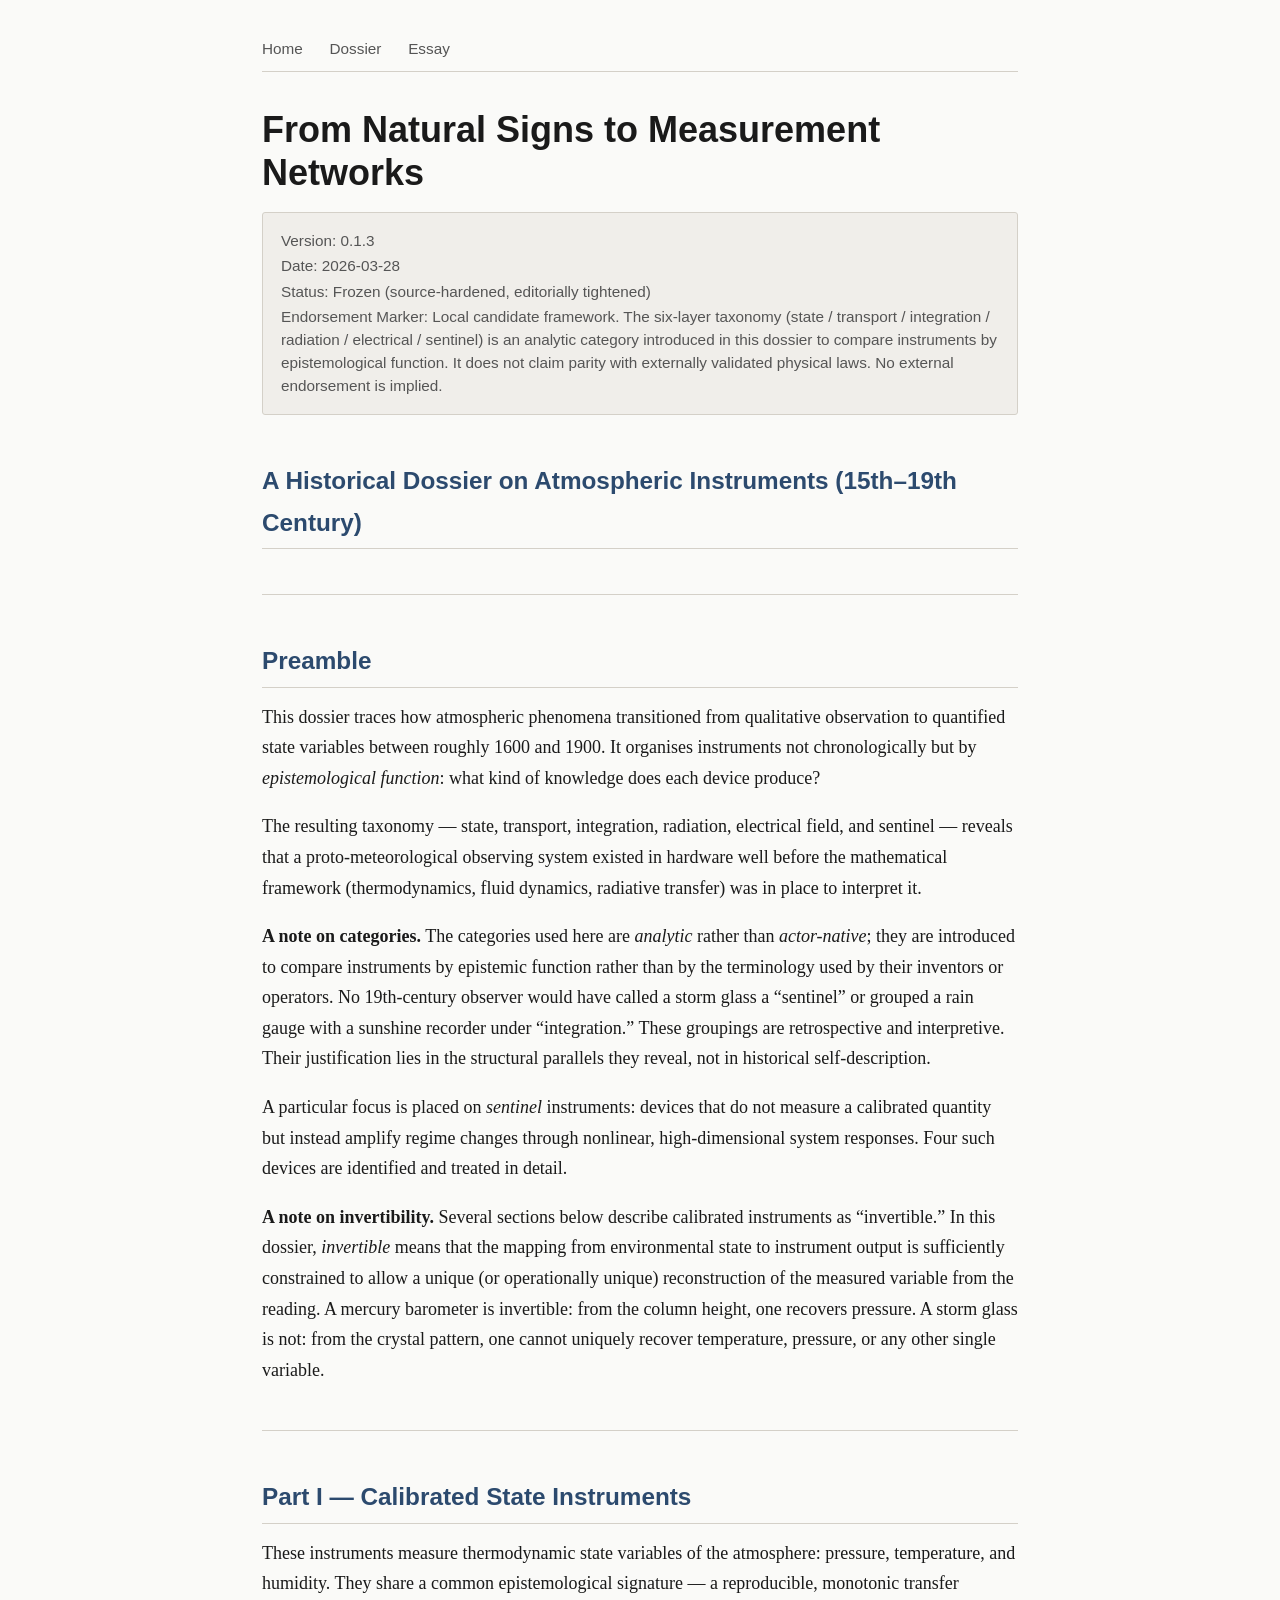
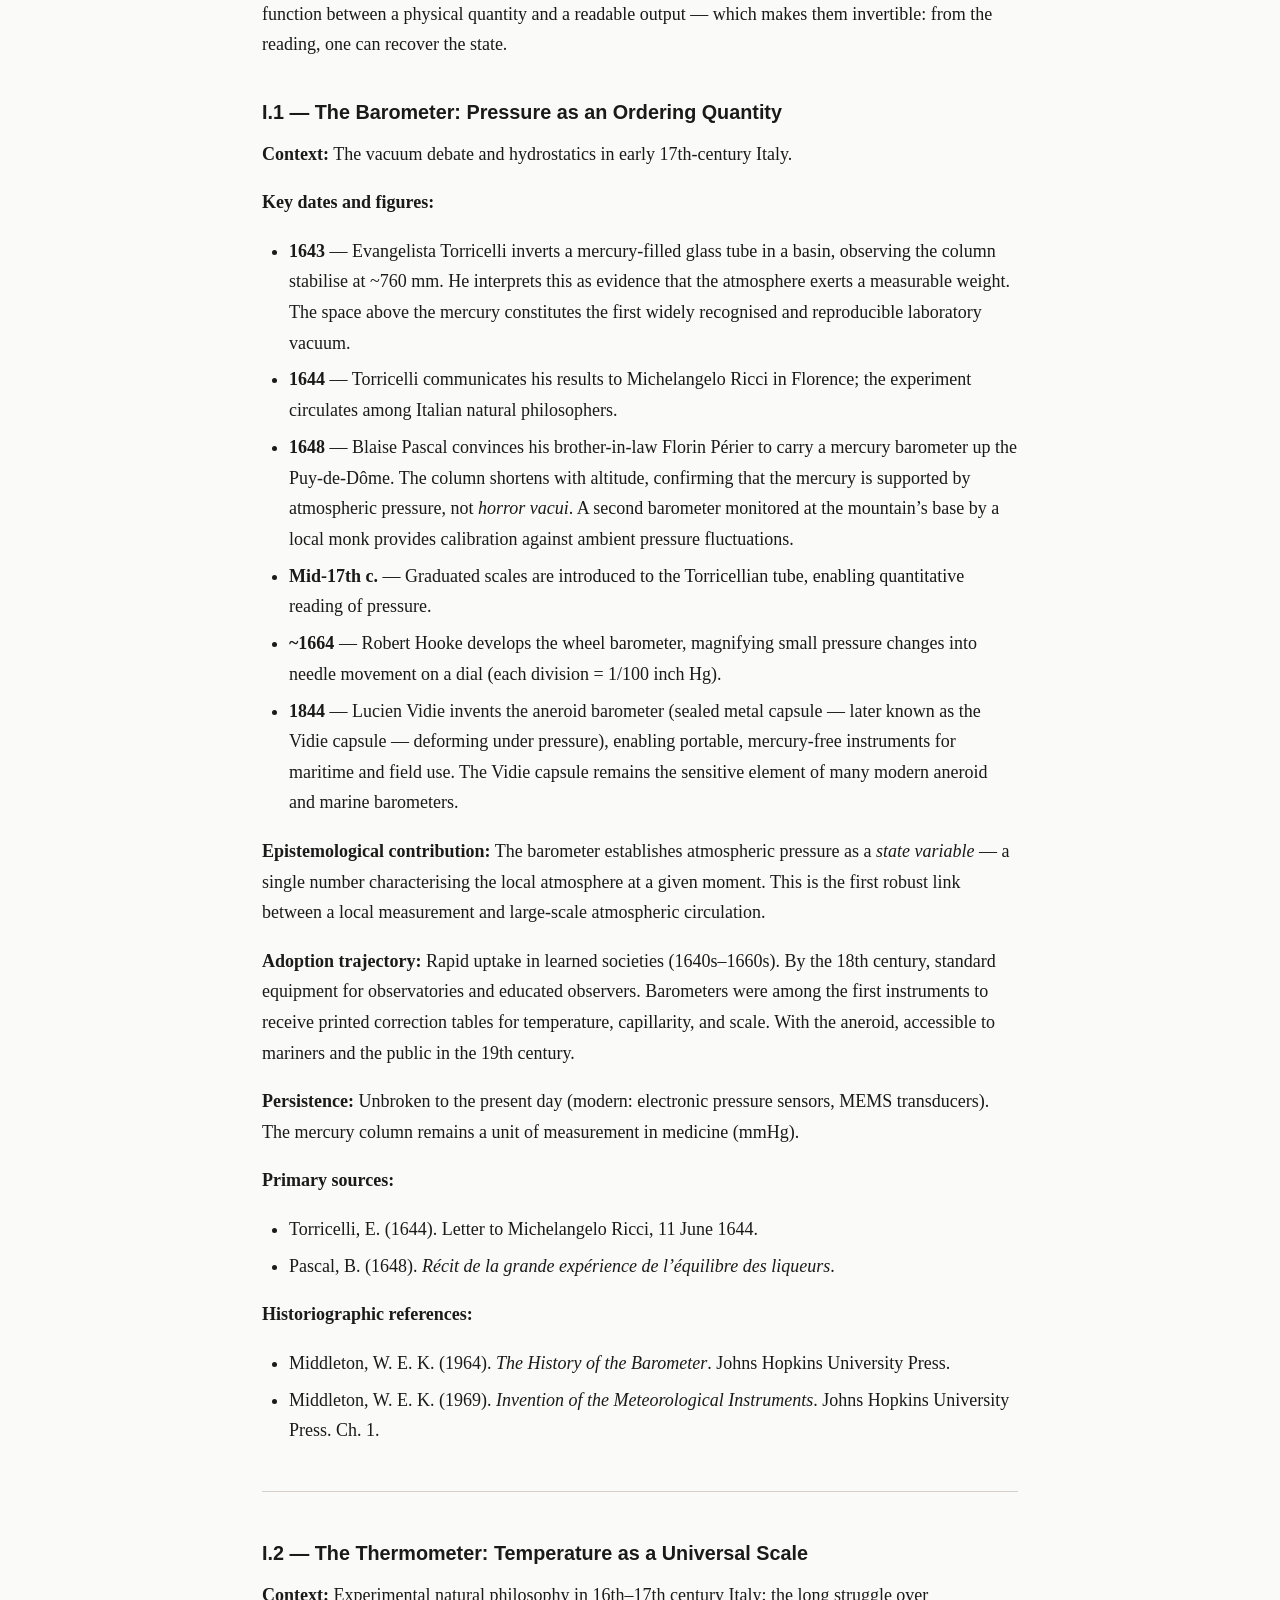
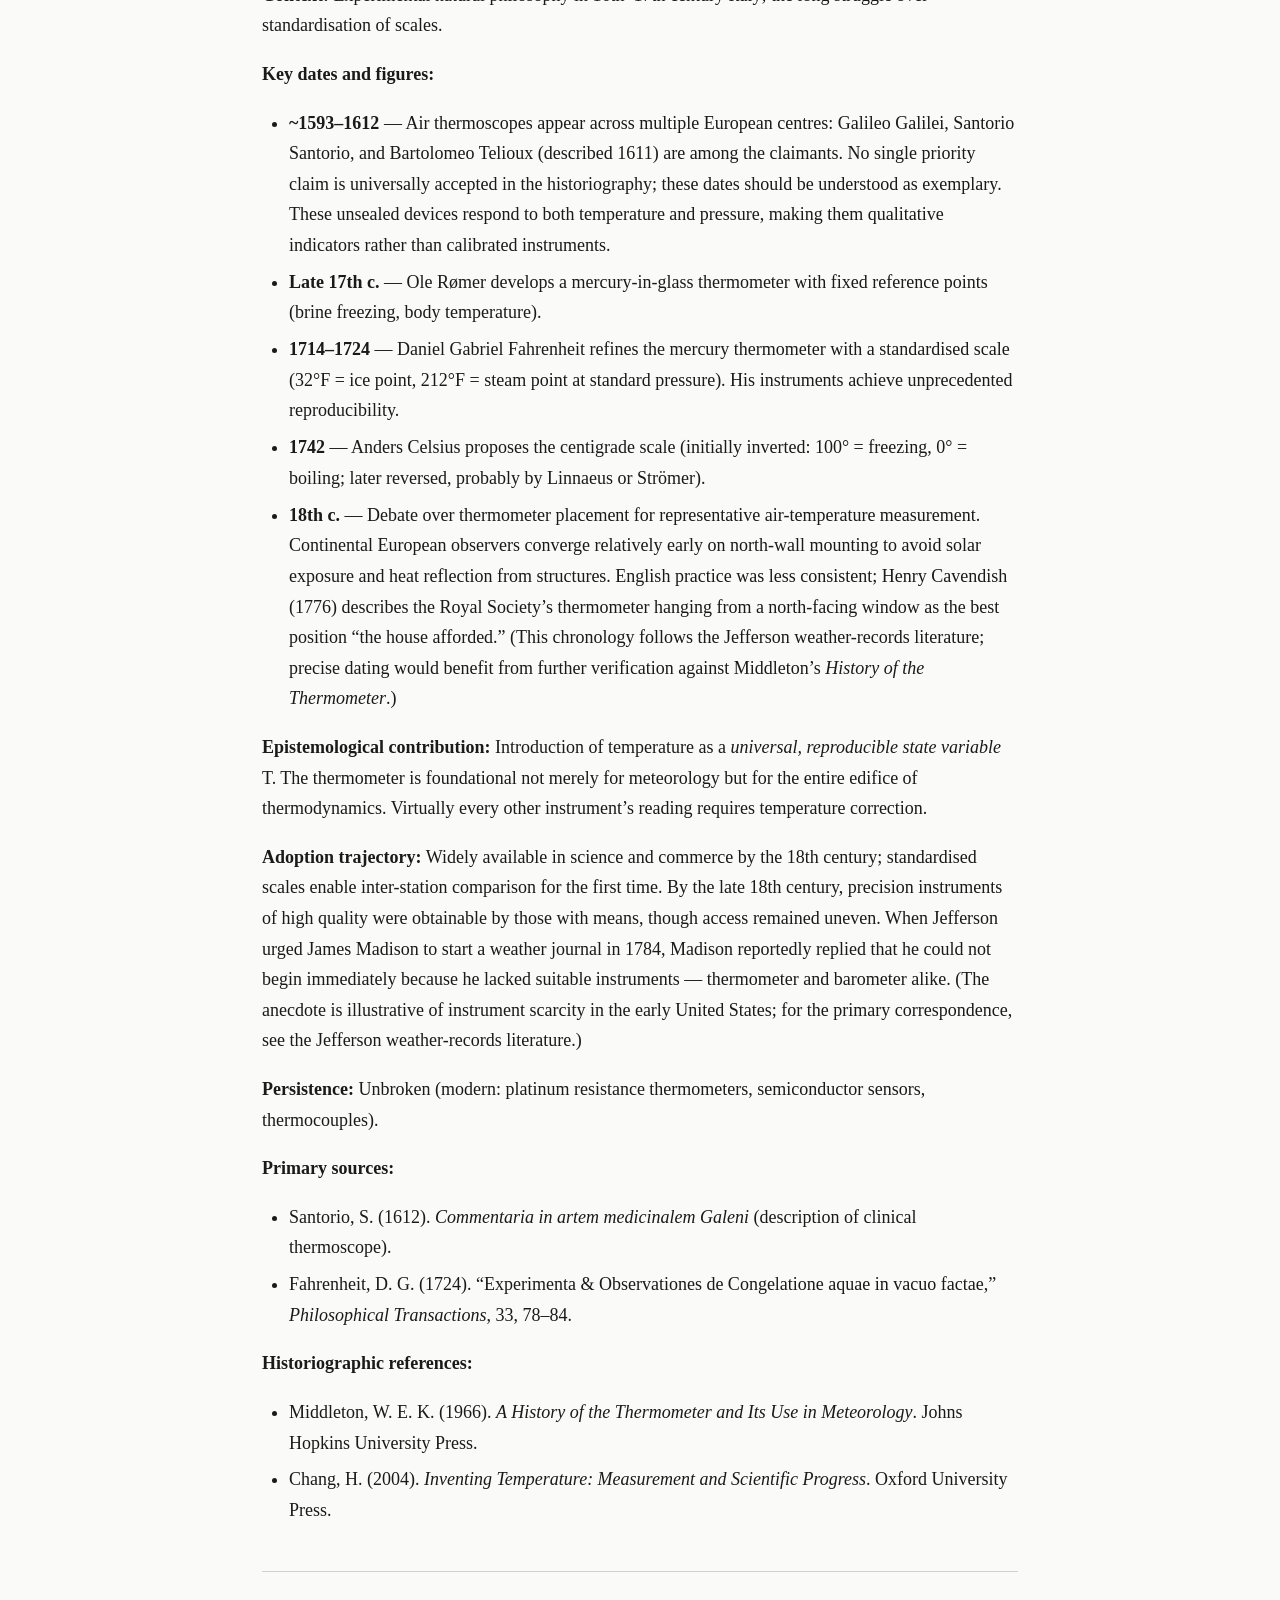
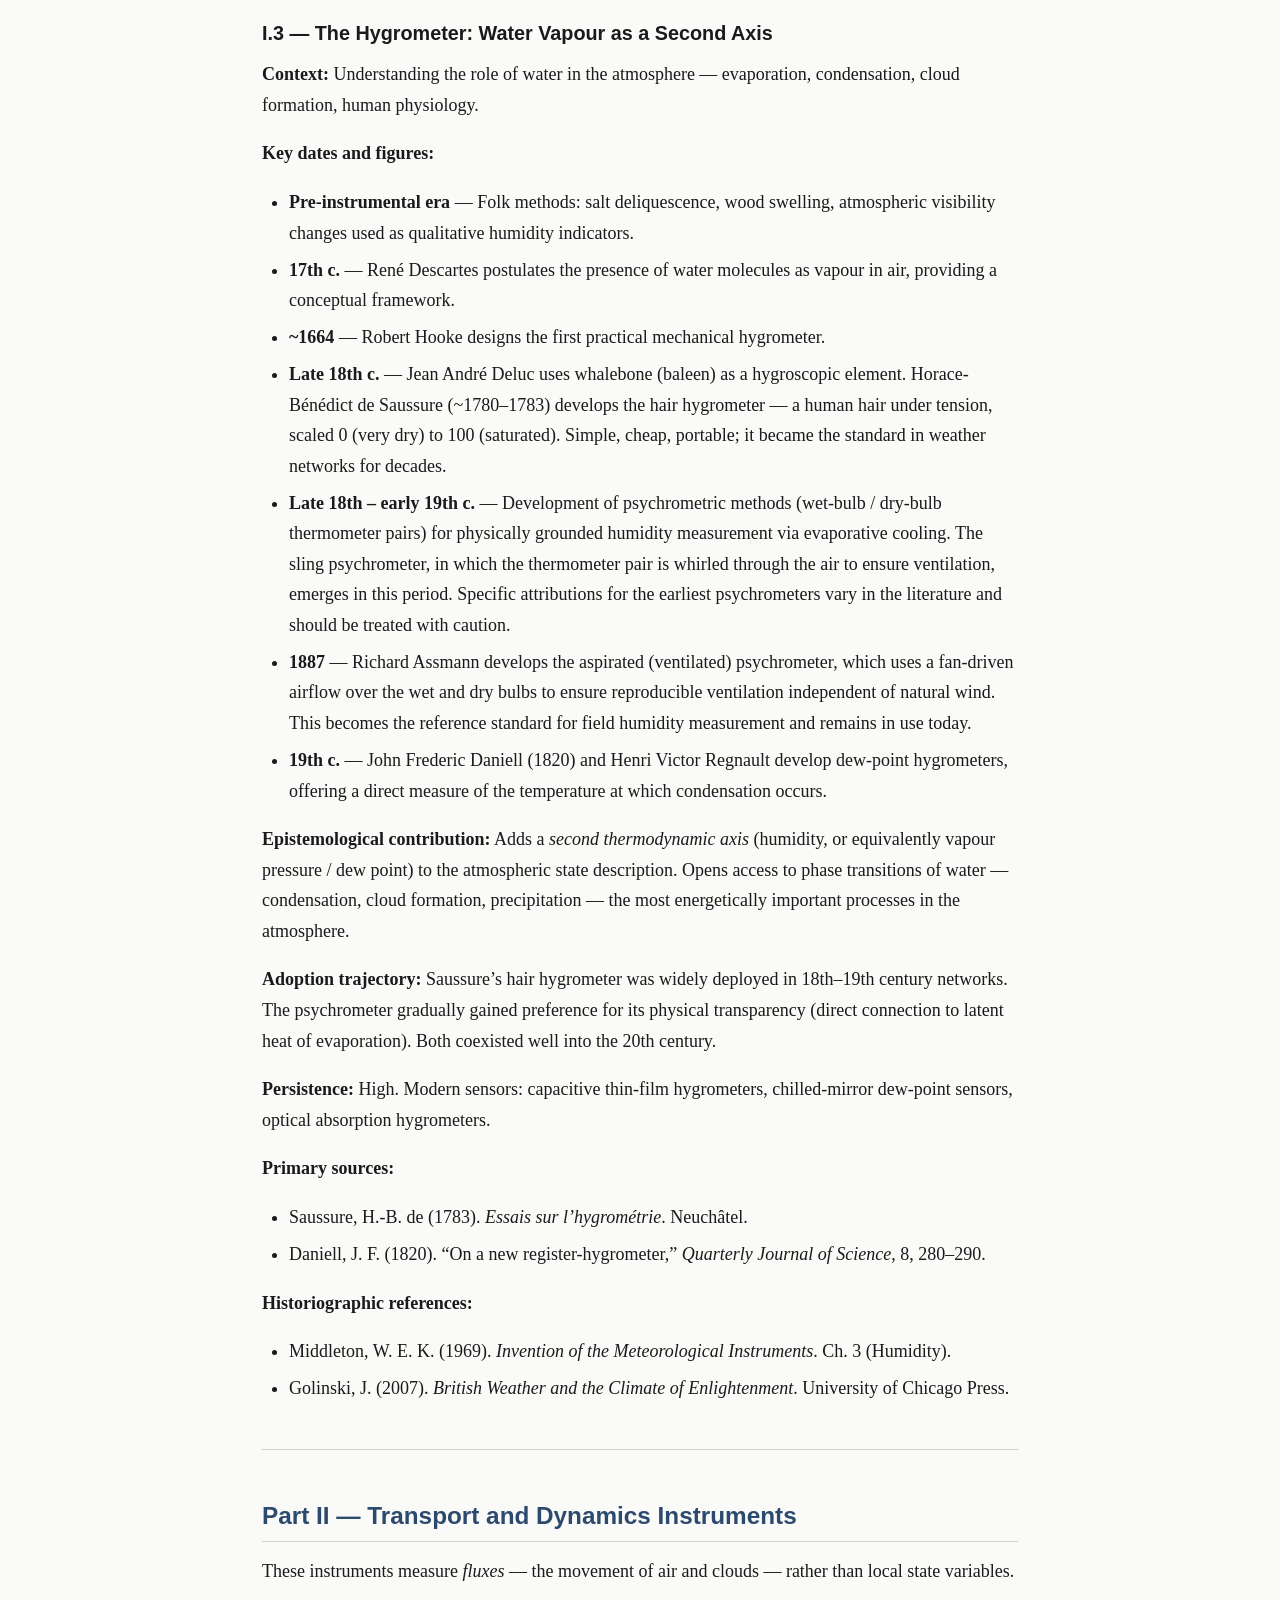
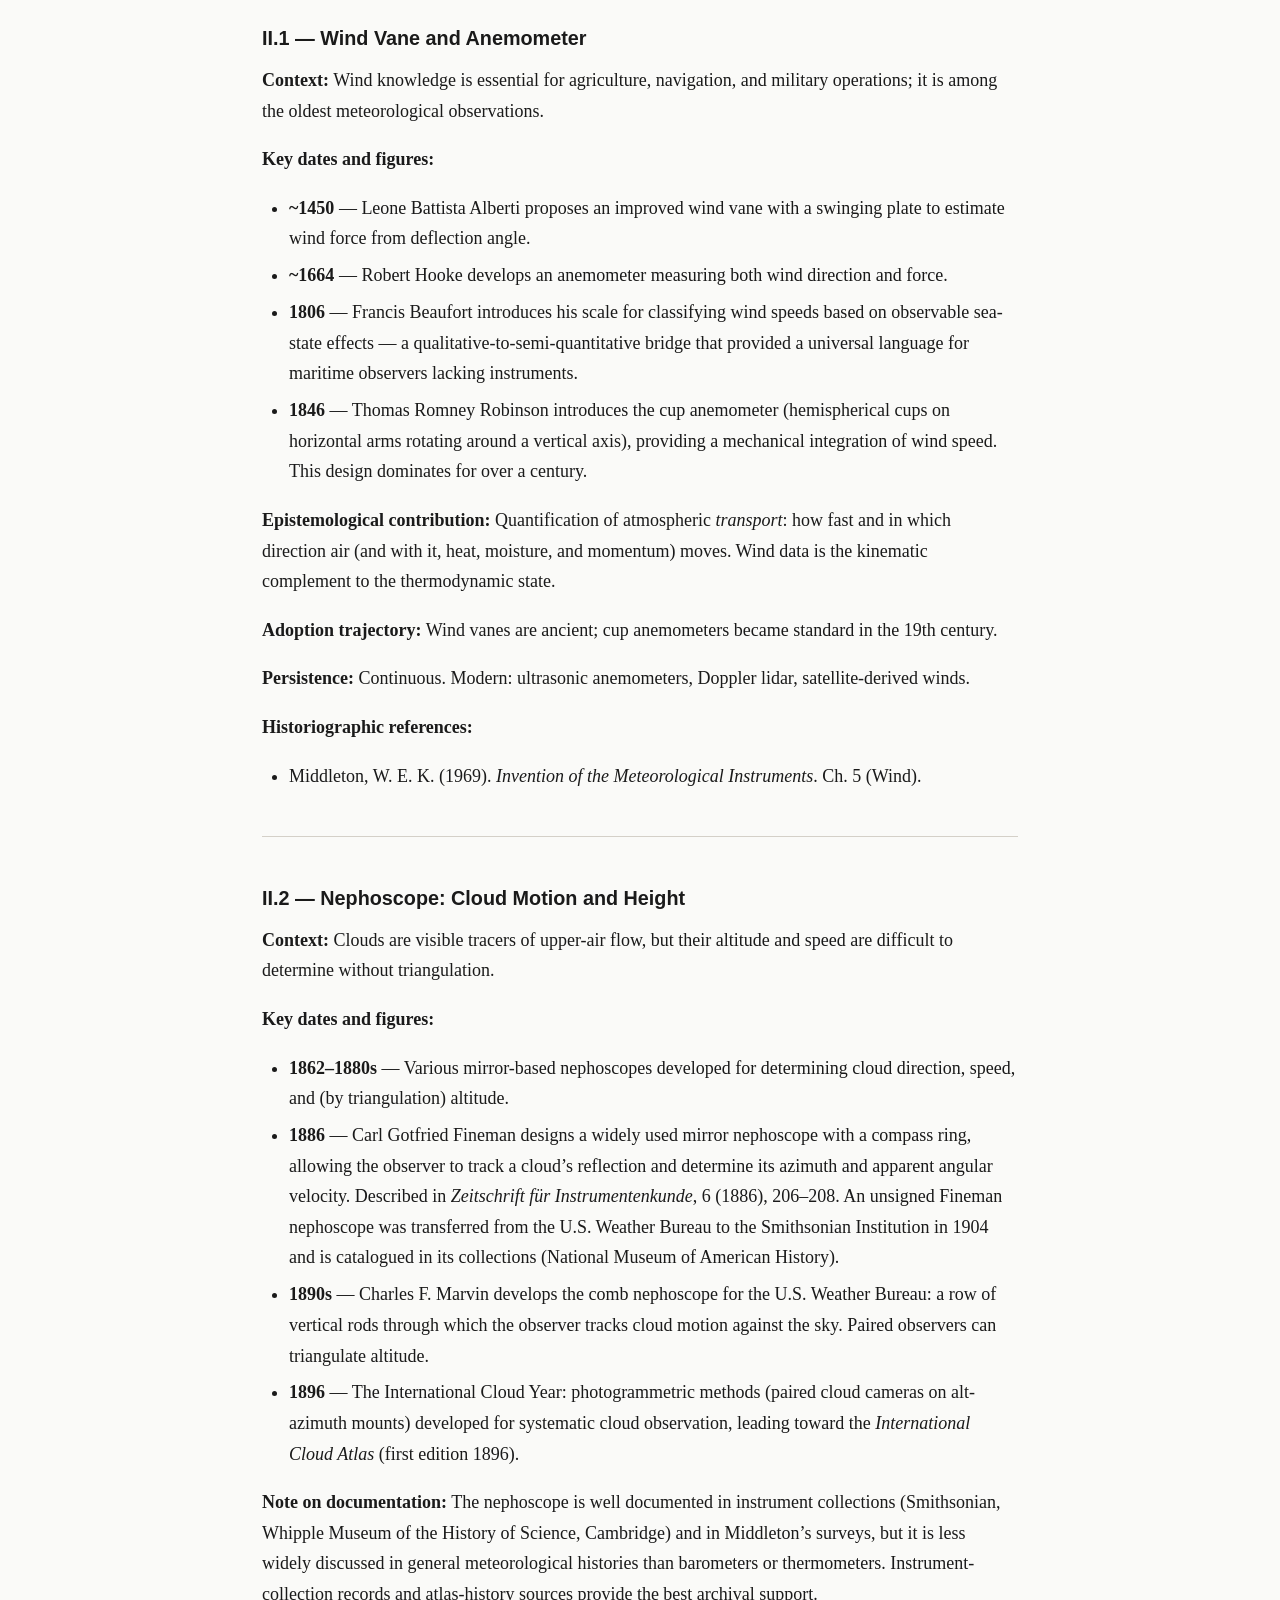
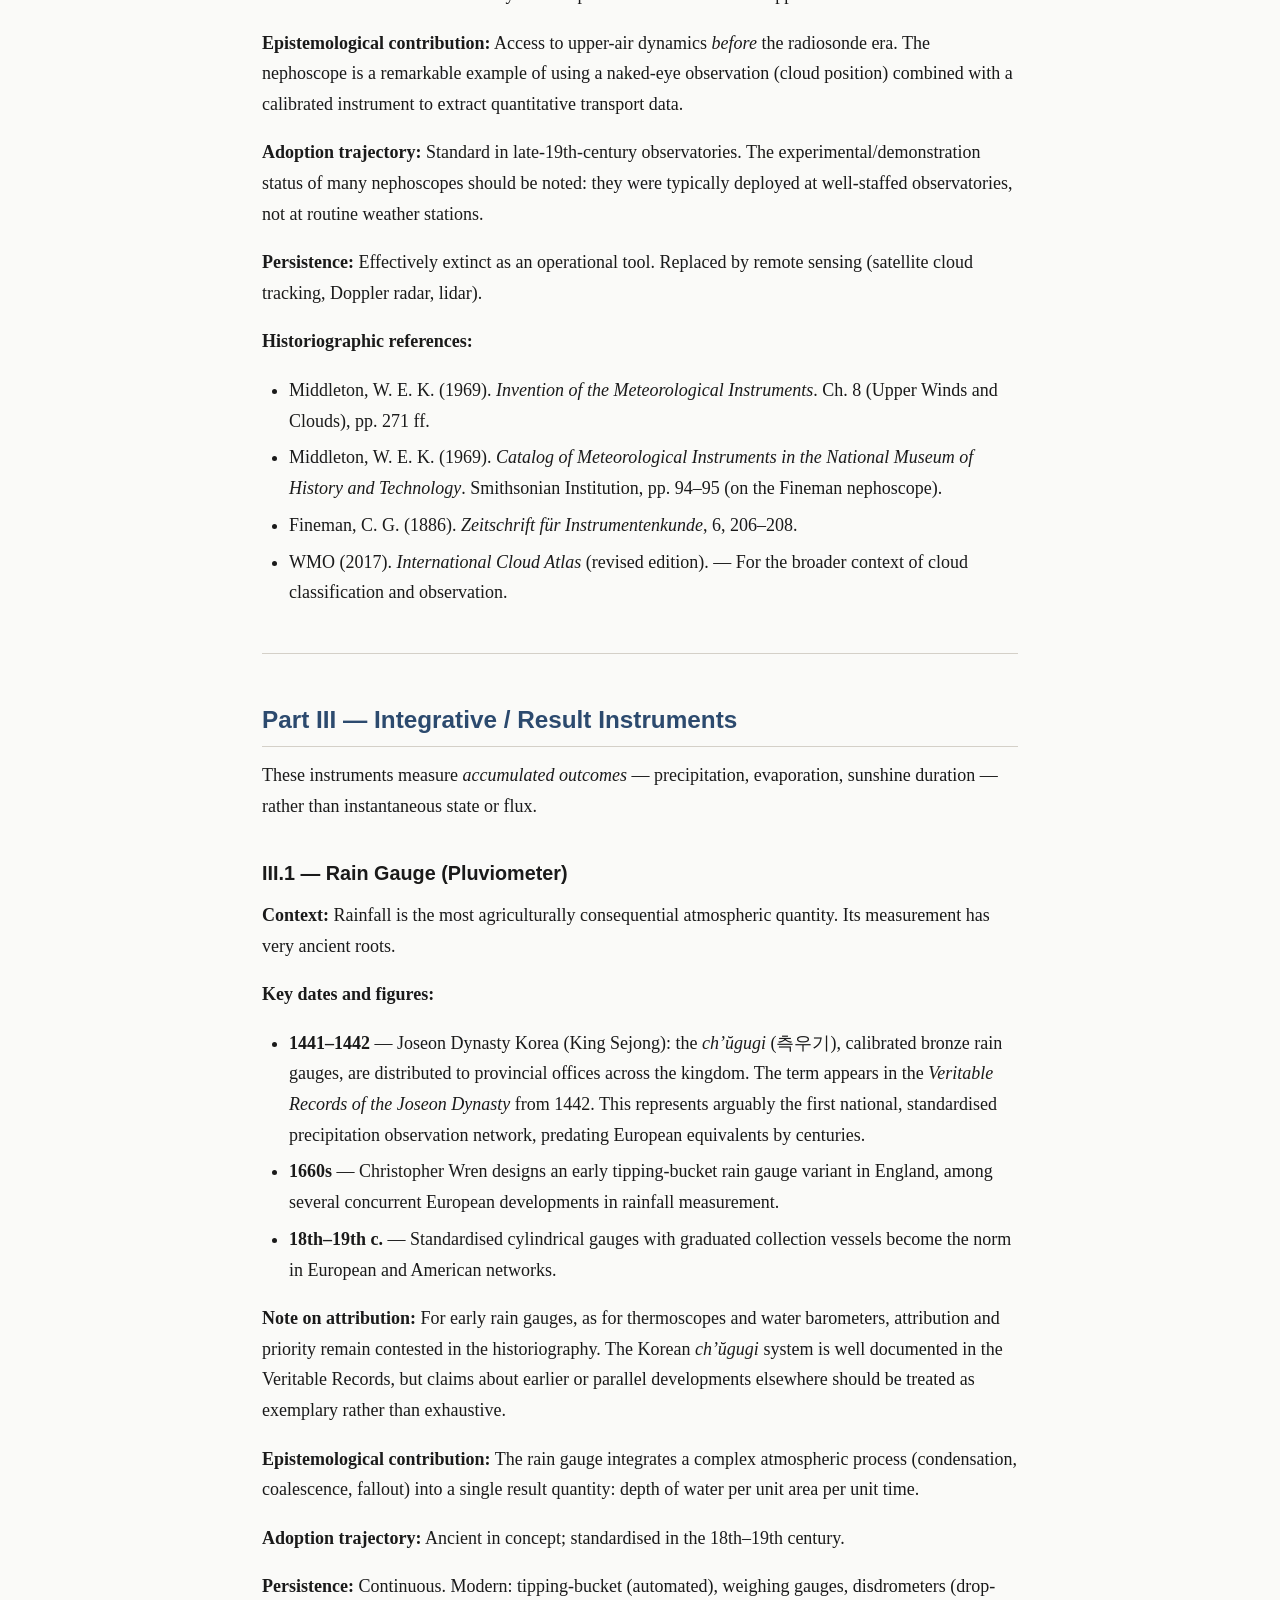
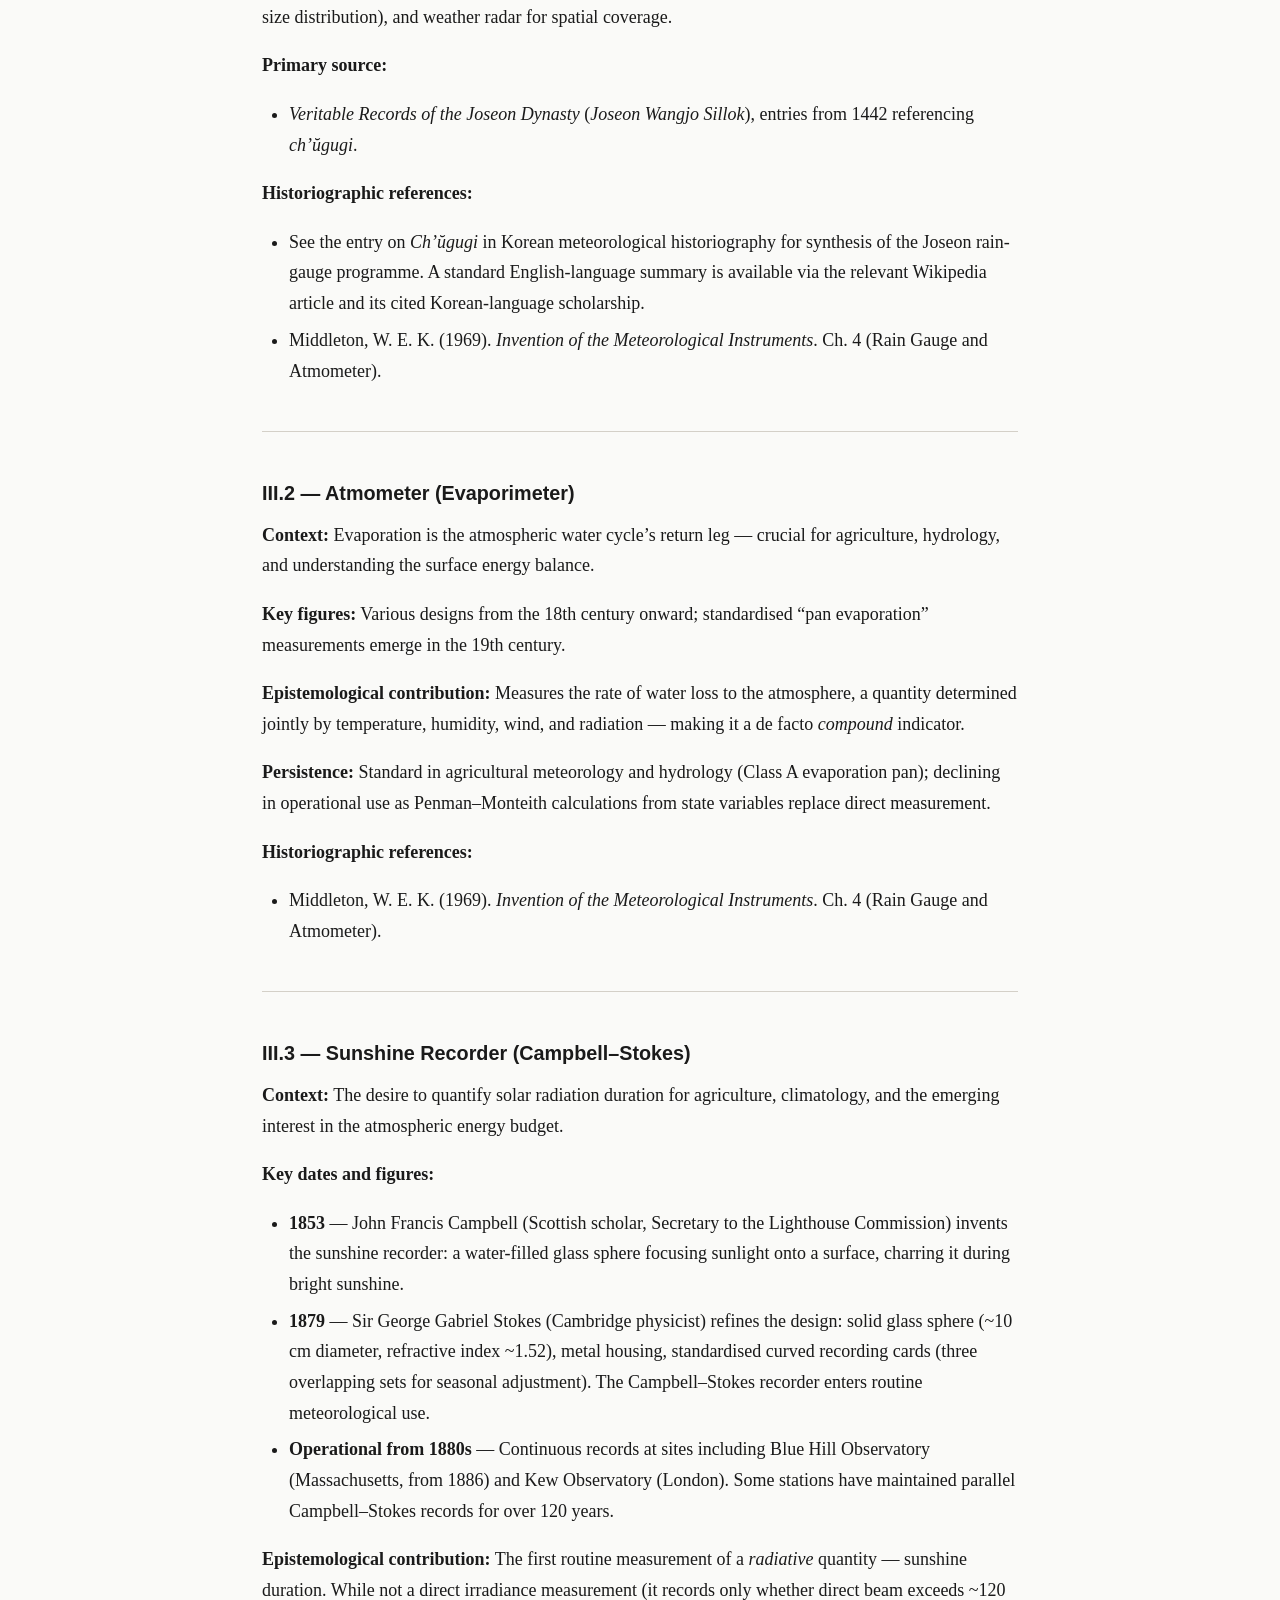
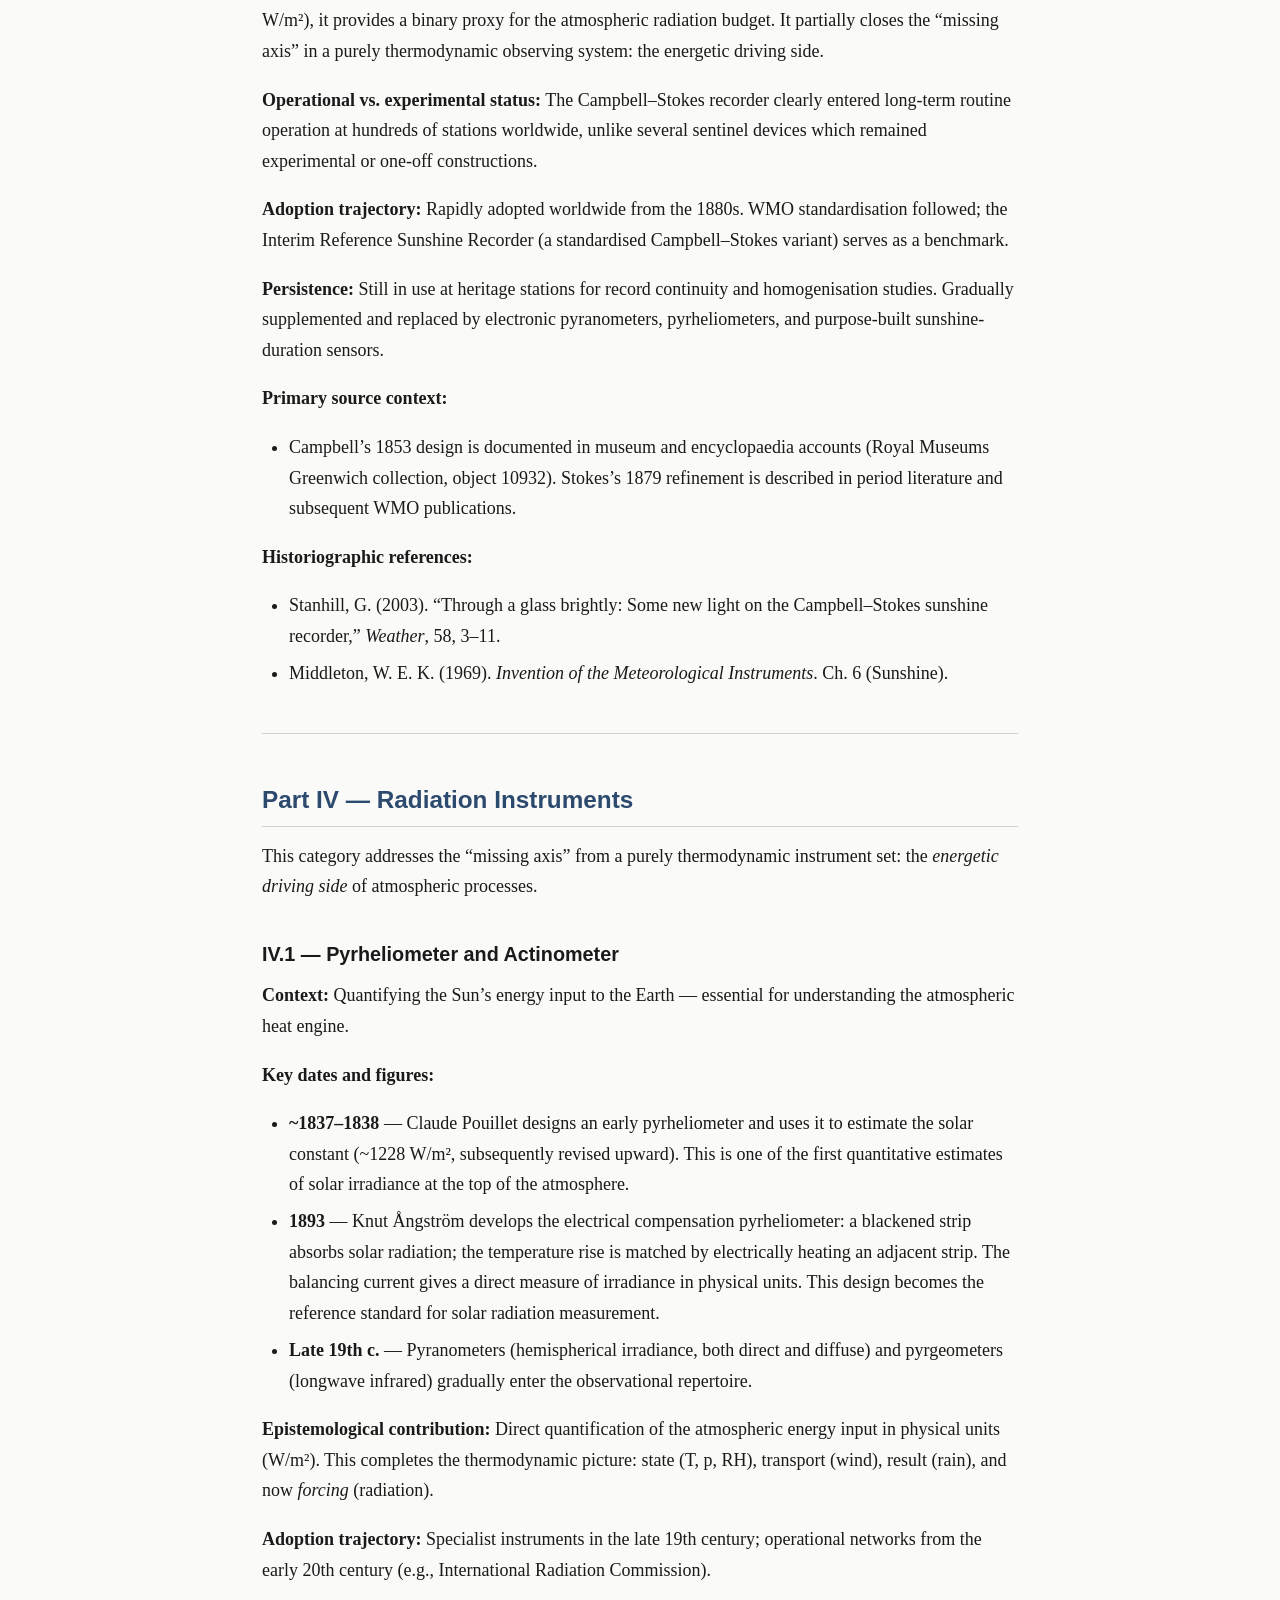
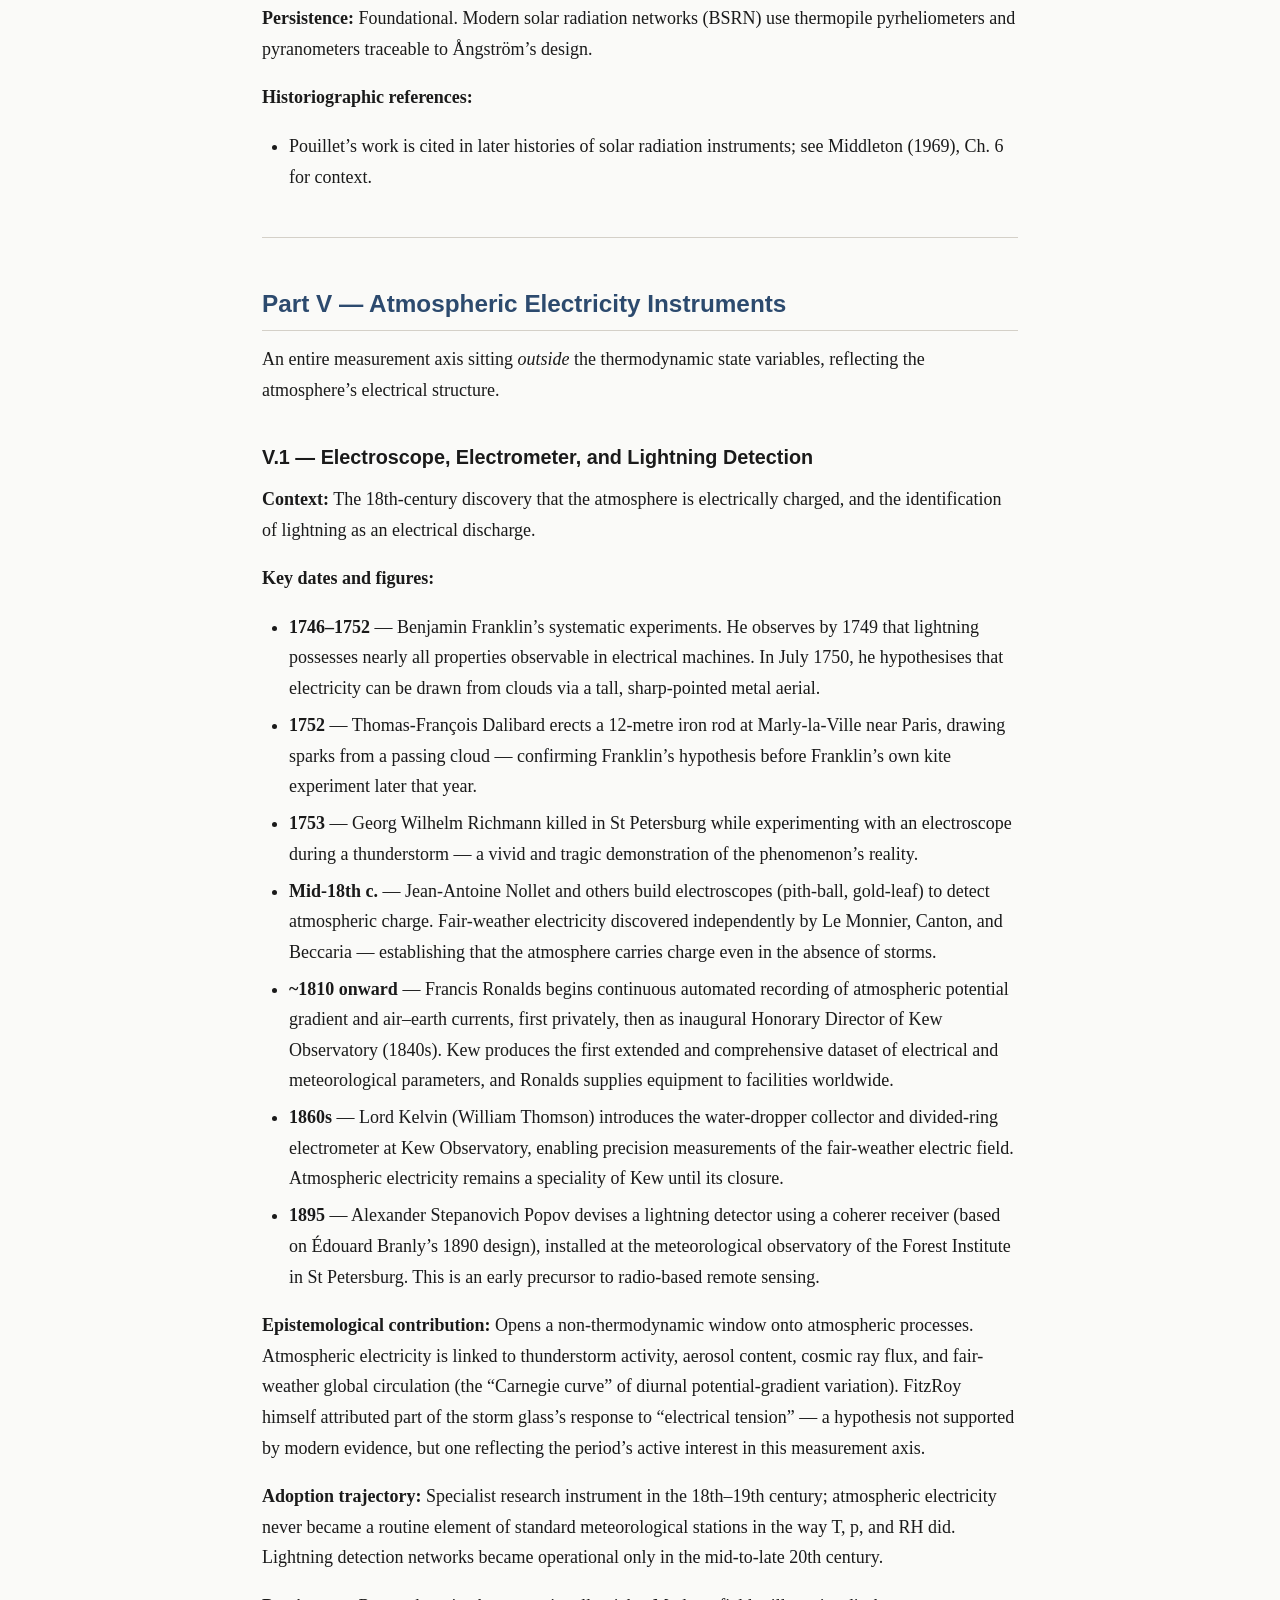
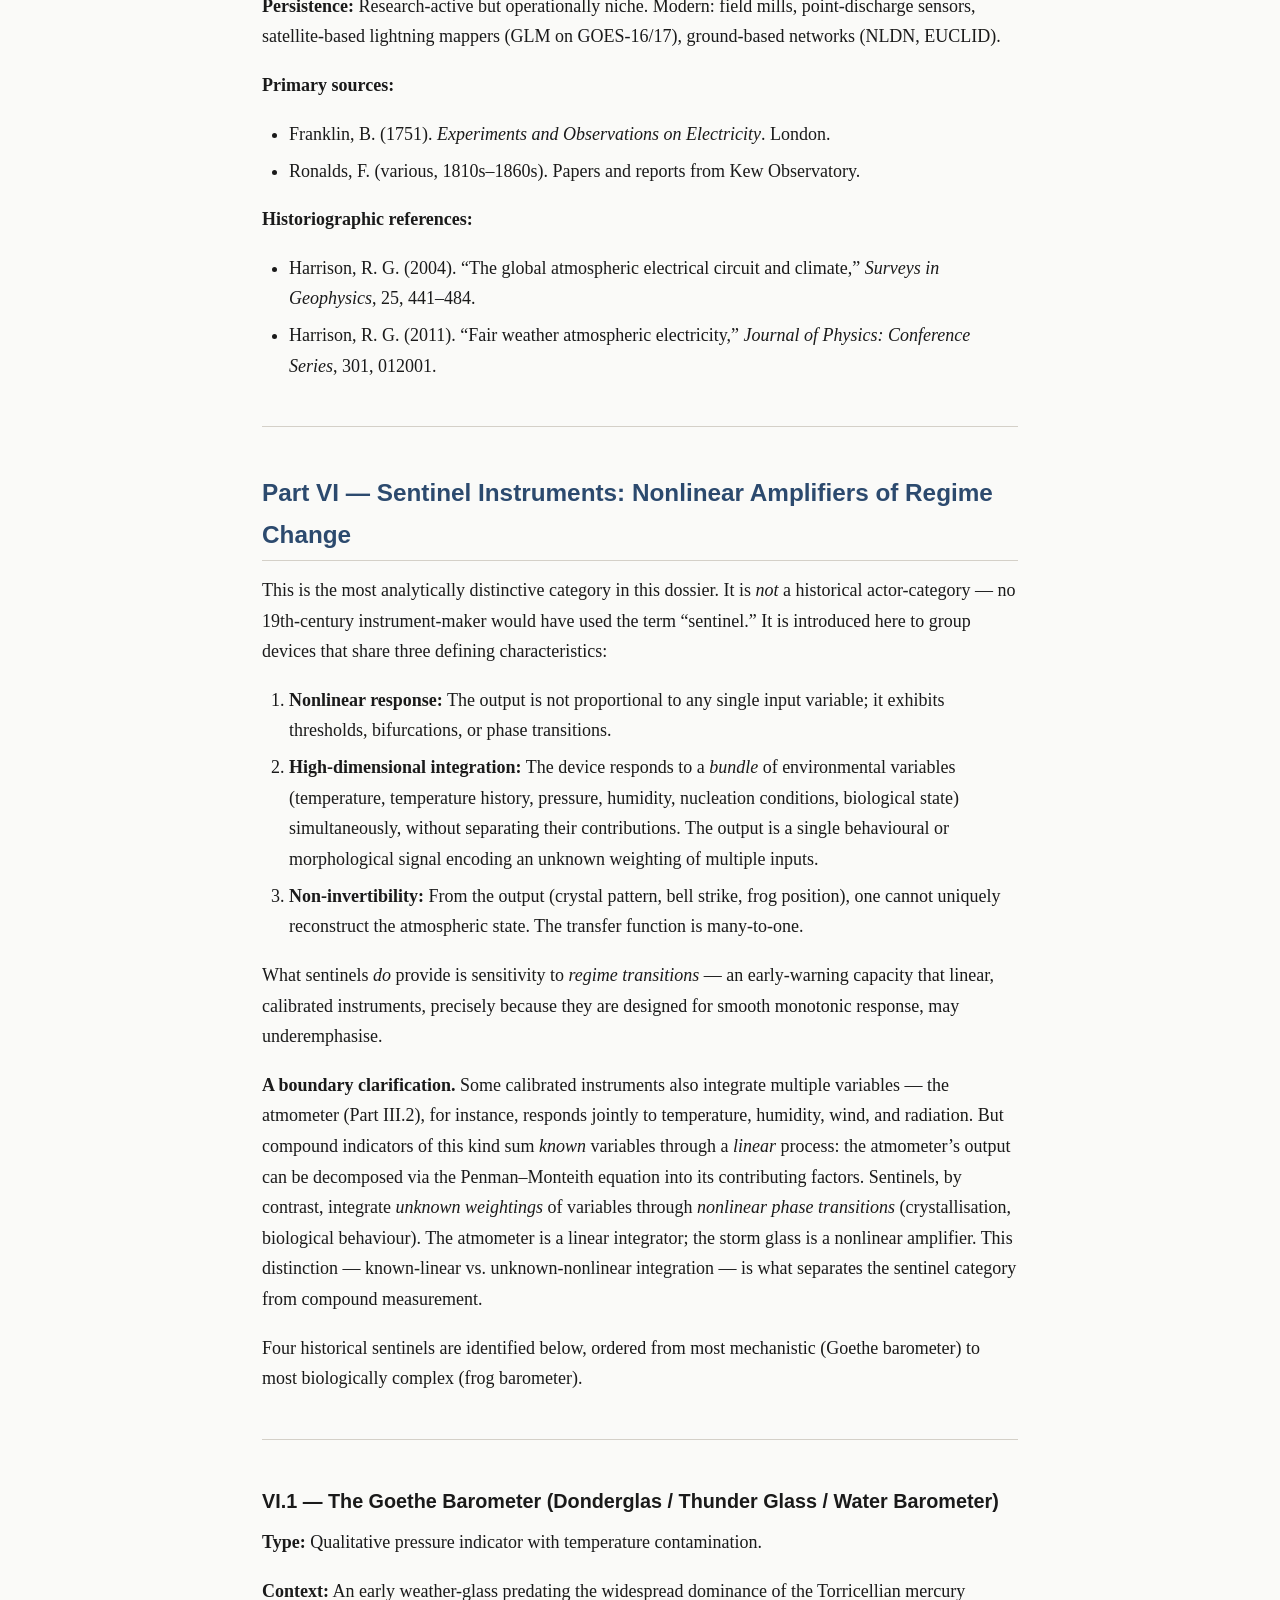
==== commit 8075dd2e: "Apply consistency audit corrections and add deployment pipeline Fix dossier v0.1.3 status header ("D" ====
--- a/site/dossier.html
+++ b/site/dossier.html
@@ -296,7 +296,7 @@
   <main>
     <nav class="site-nav"><a href="index.html">Home</a> <a href="dossier.html">Dossier</a> <a href="essay.html">Essay</a></nav>
     <h1 id="from-natural-signs-to-measurement-networks">From Natural Signs to Measurement Networks</h1>
-<div class="front-matter"><p>Version: 0.1.3</p><p>Date: 2026-03-28</p><p>Status: Draft — source-hardened, editorially tightened, not frozen</p><p>Endorsement Marker: Local candidate framework. The six-layer taxonomy (state / transport / integration / radiation / electrical / sentinel) is an analytic category introduced in this dossier to compare instruments by epistemological function. It does not claim parity with externally validated physical laws. No external endorsement is implied.</p></div>
+<div class="front-matter"><p>Version: 0.1.3</p><p>Date: 2026-03-28</p><p>Status: Frozen (source-hardened, editorially tightened)</p><p>Endorsement Marker: Local candidate framework. The six-layer taxonomy (state / transport / integration / radiation / electrical / sentinel) is an analytic category introduced in this dossier to compare instruments by epistemological function. It does not claim parity with externally validated physical laws. No external endorsement is implied.</p></div>
 <h2 id="a-historical-dossier-on-atmospheric-instruments-15th19th-century">A Historical Dossier on Atmospheric Instruments (15th–19th Century)</h2>
 <hr />
 <h2 id="preamble">Preamble</h2>
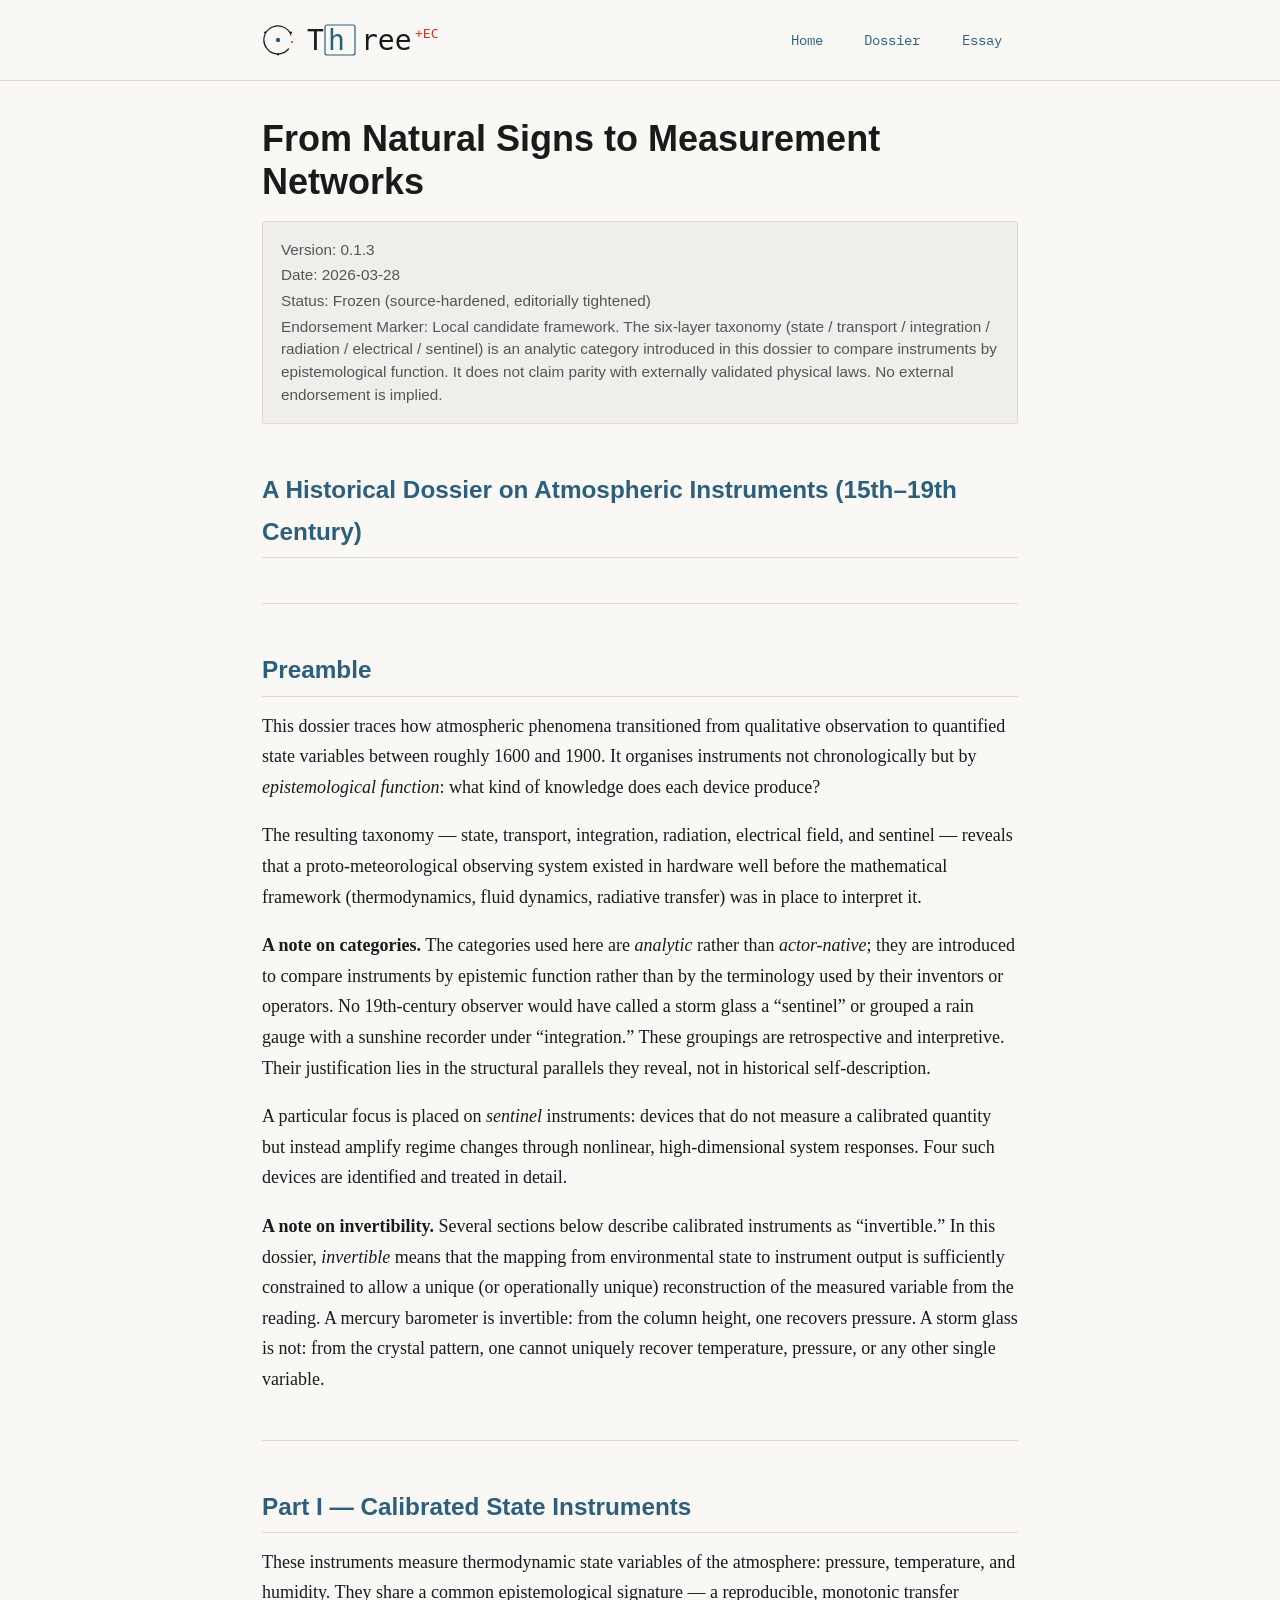
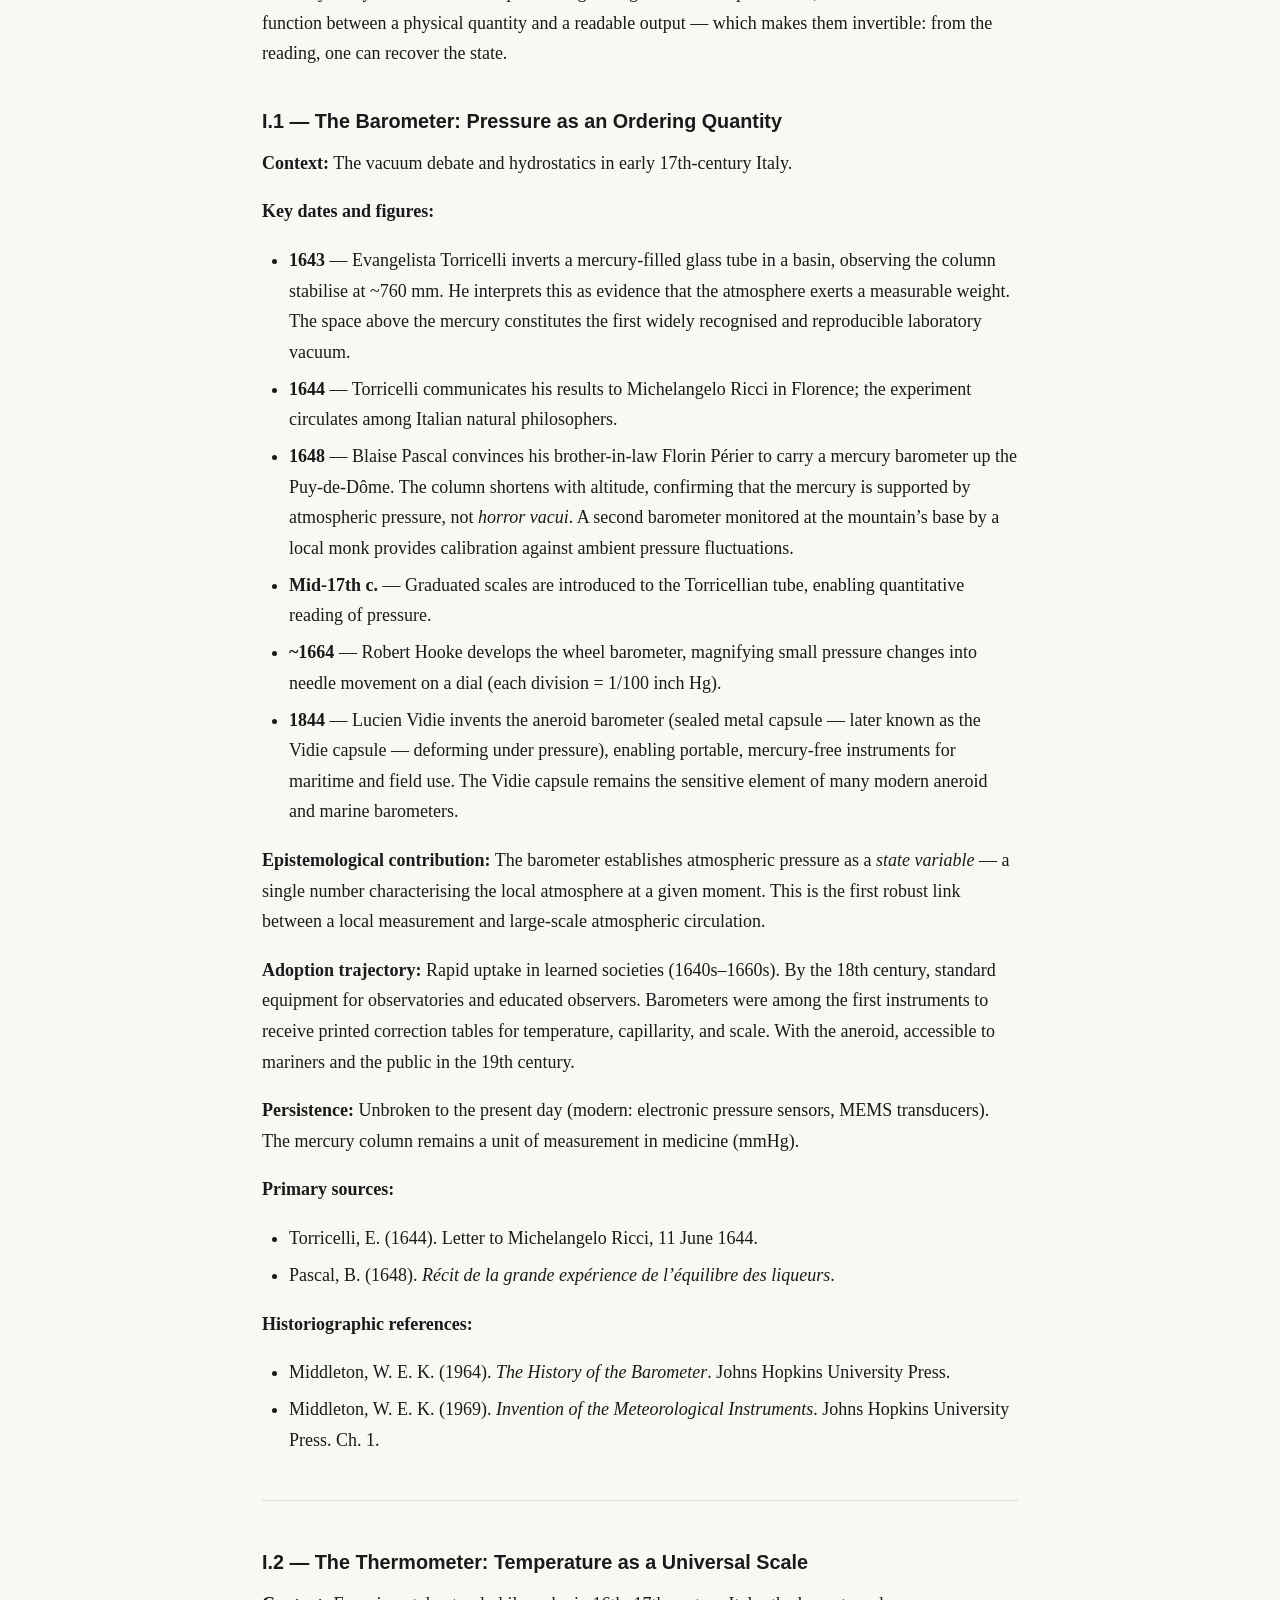
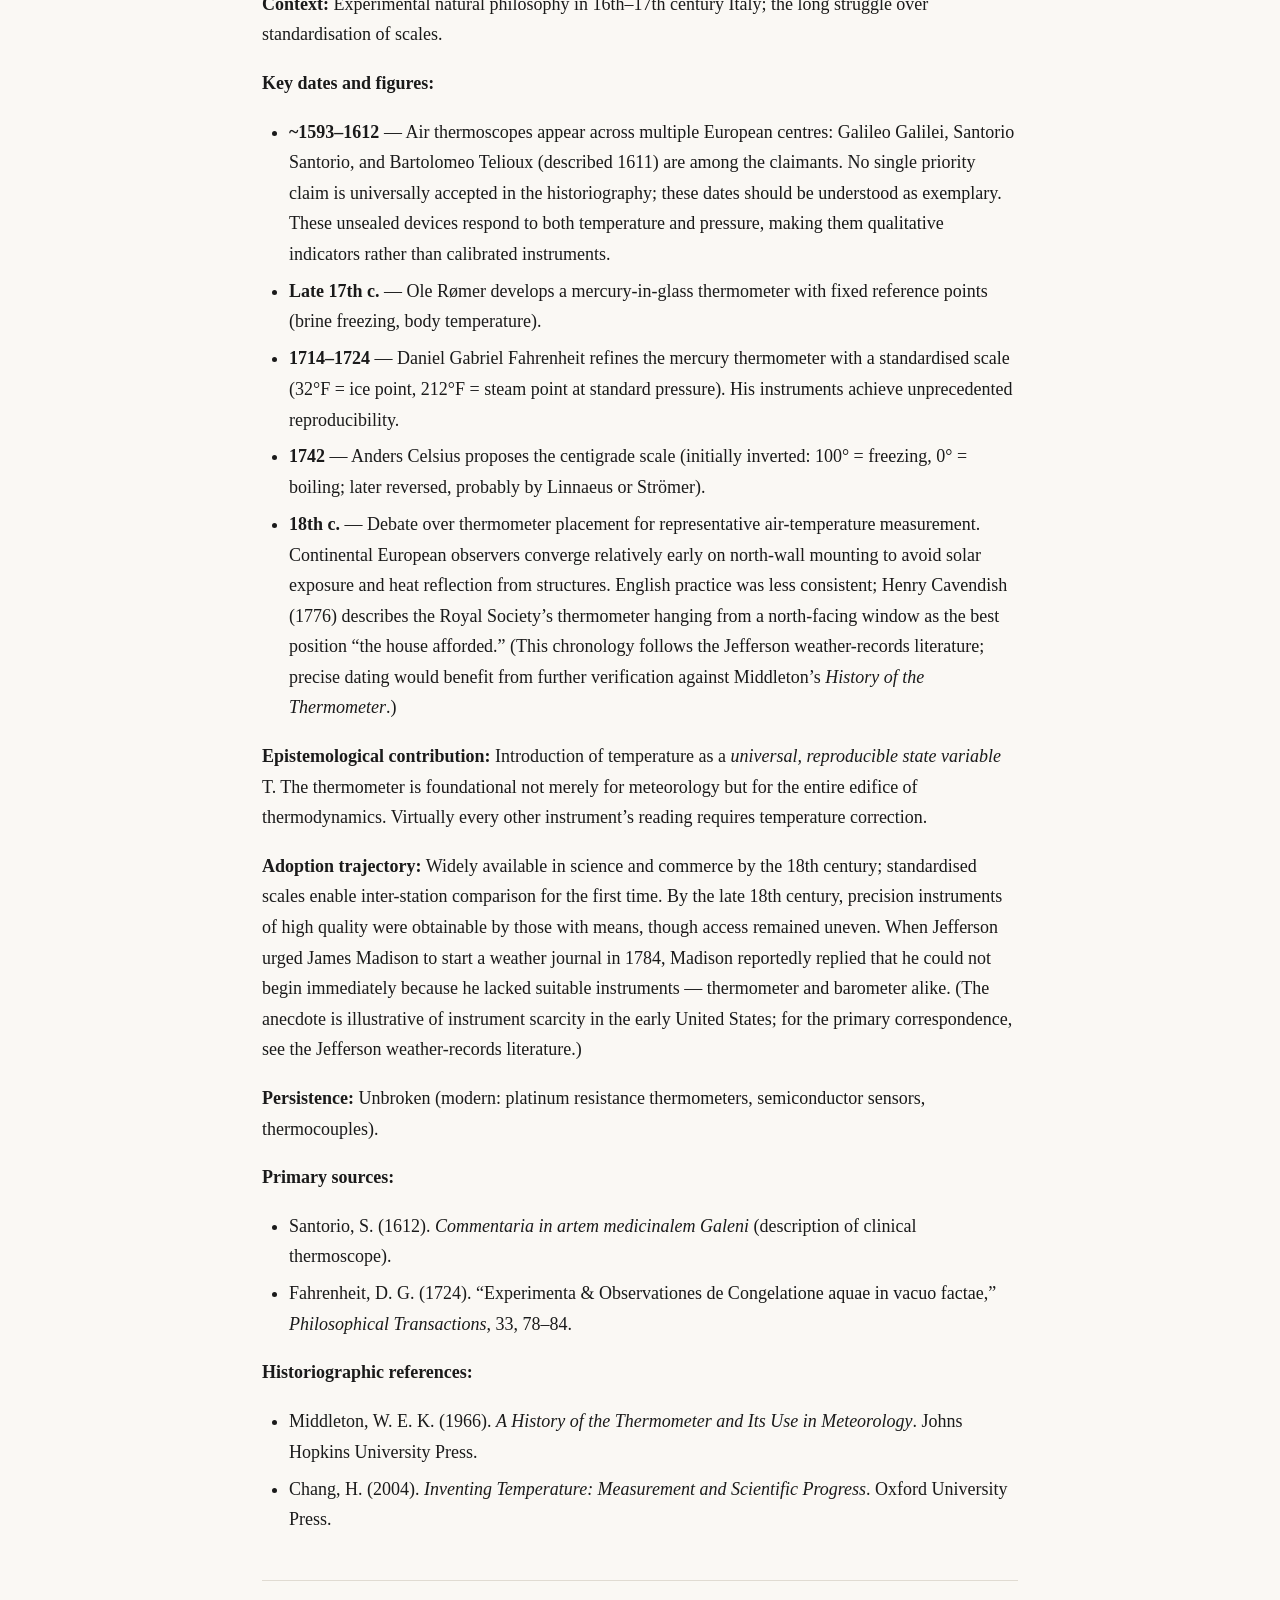
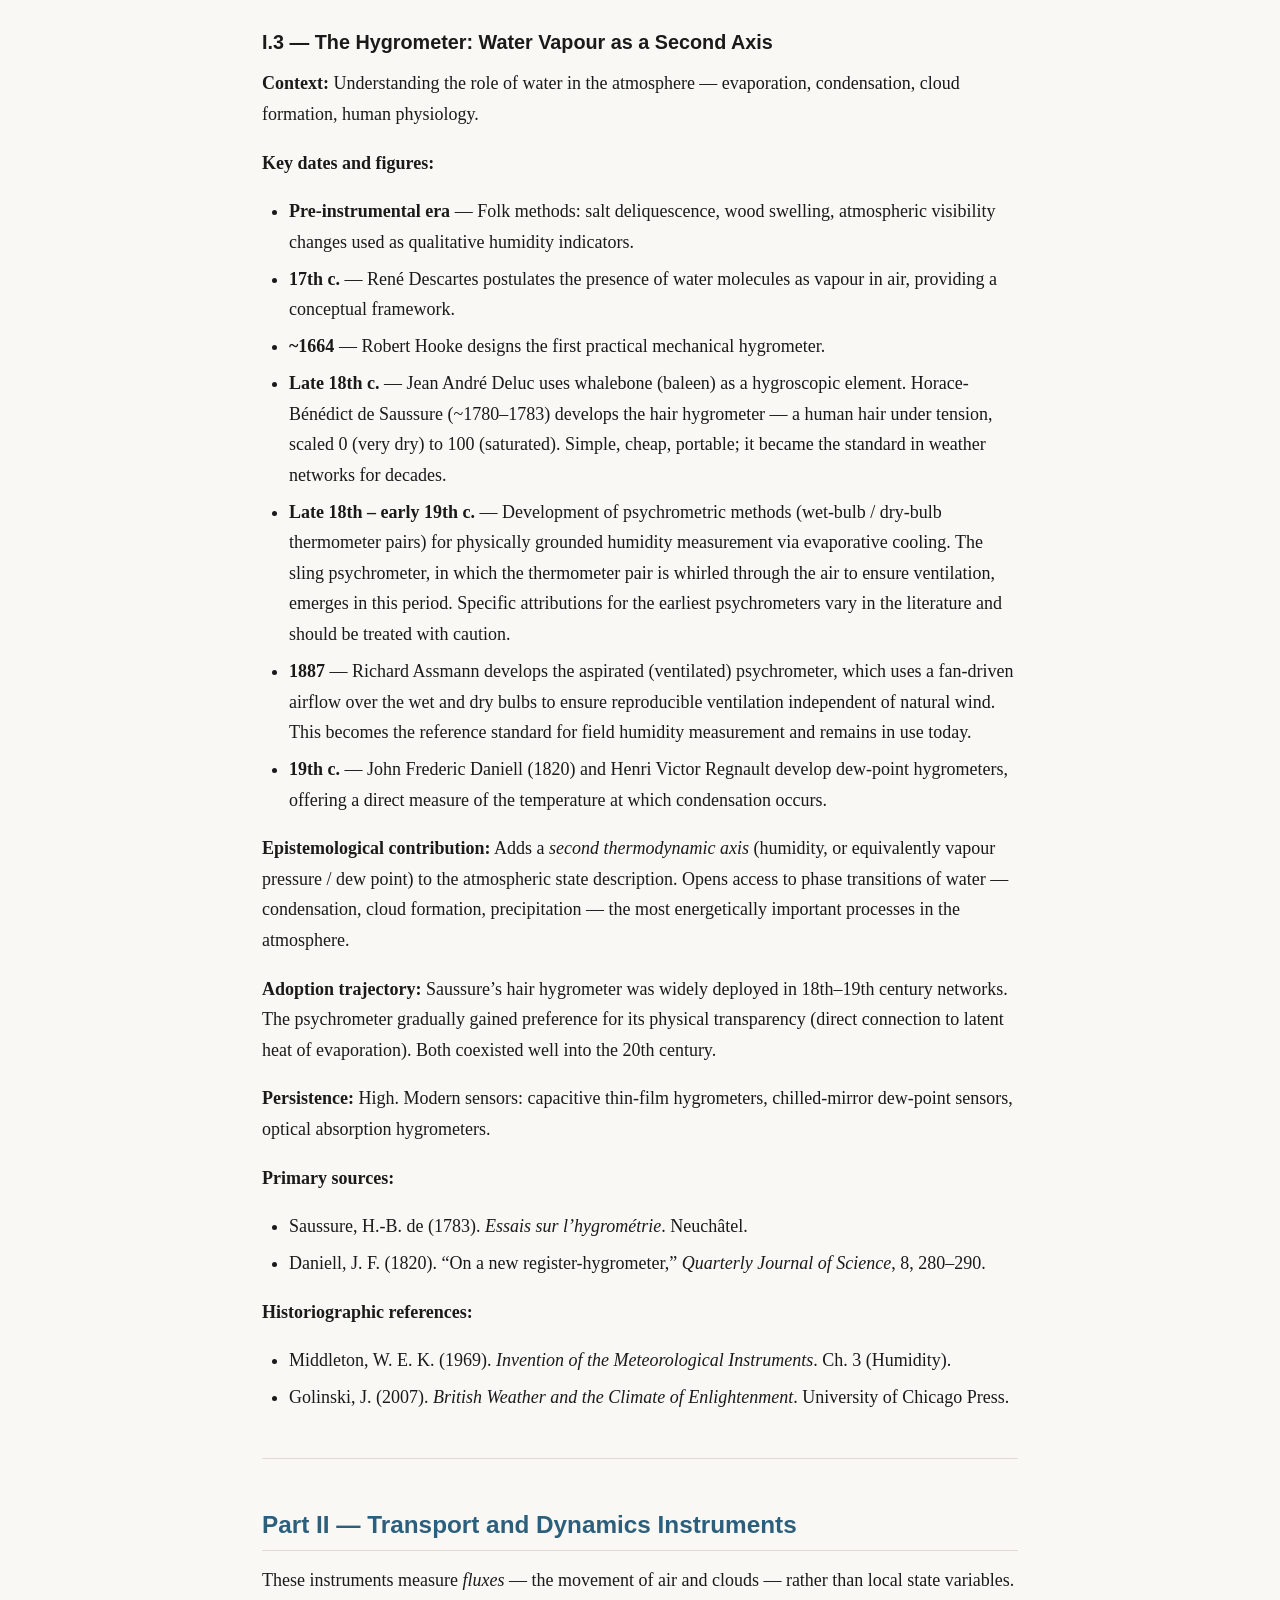
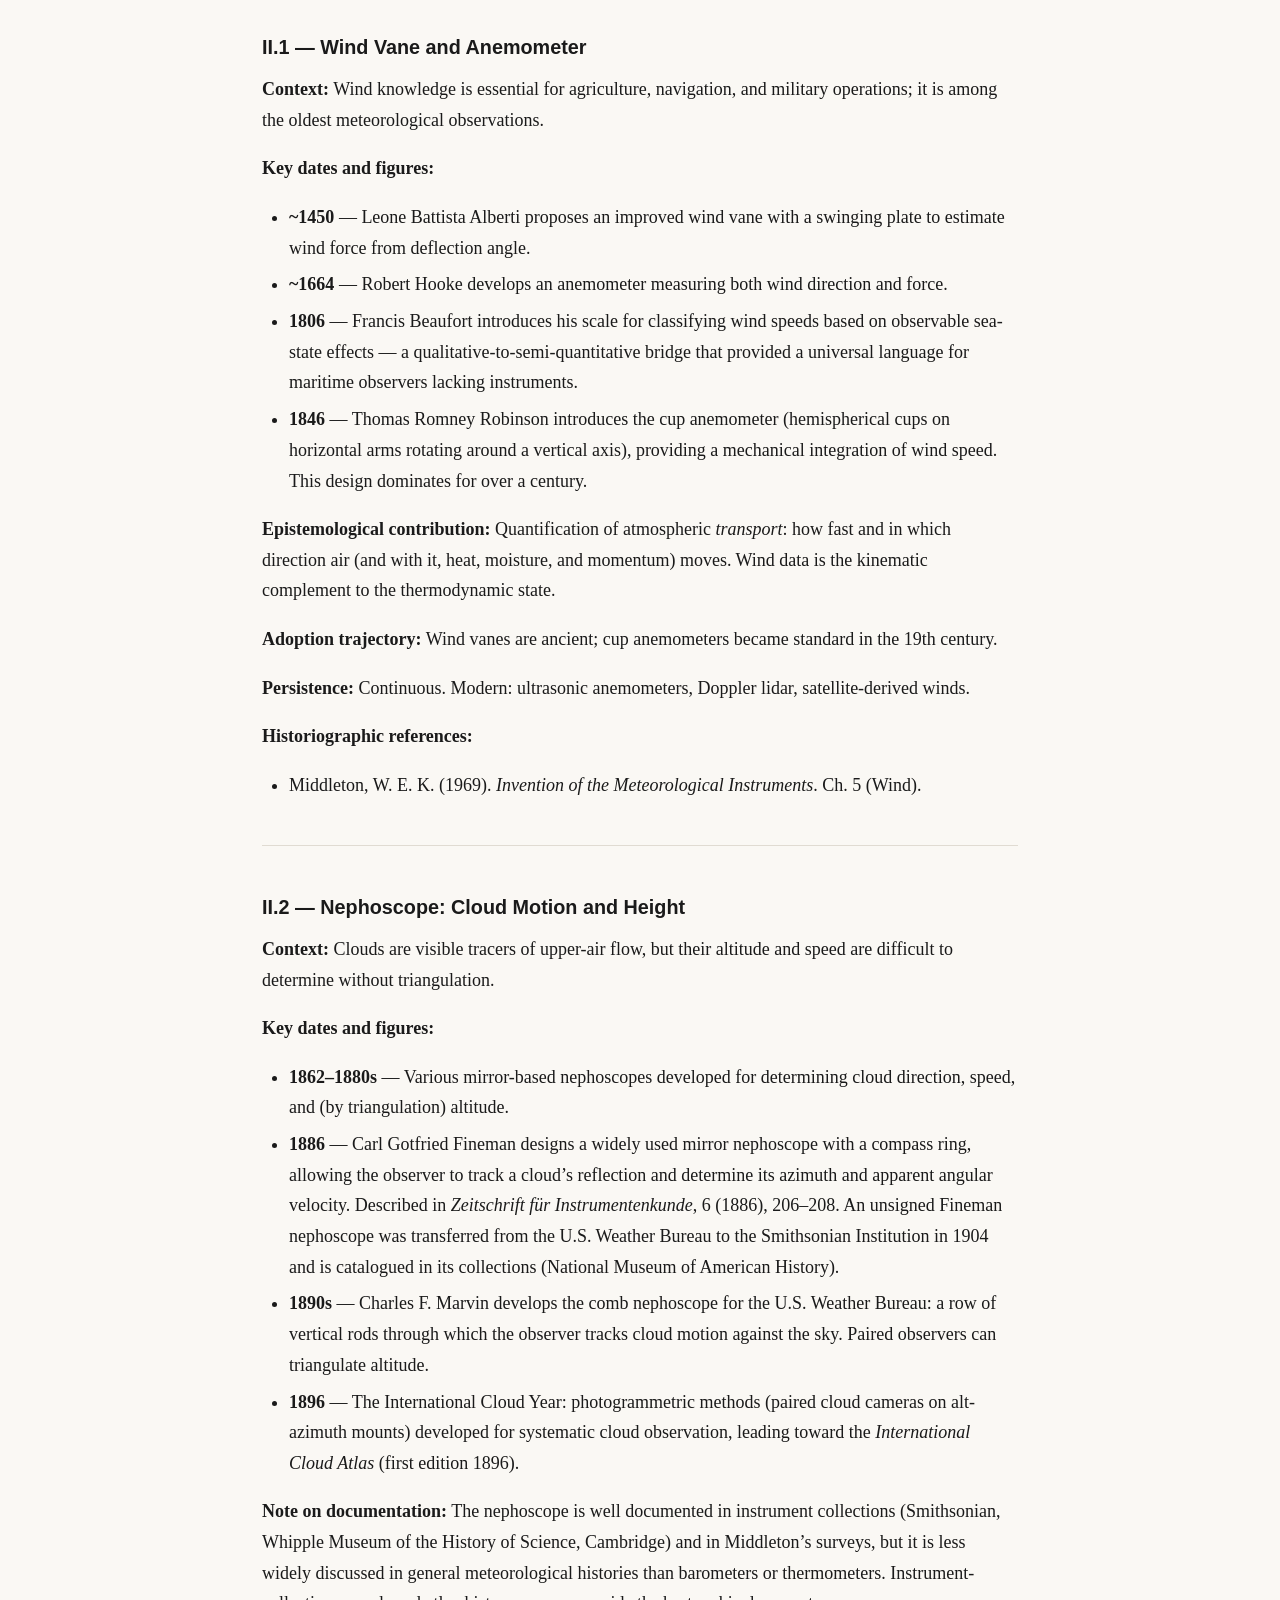
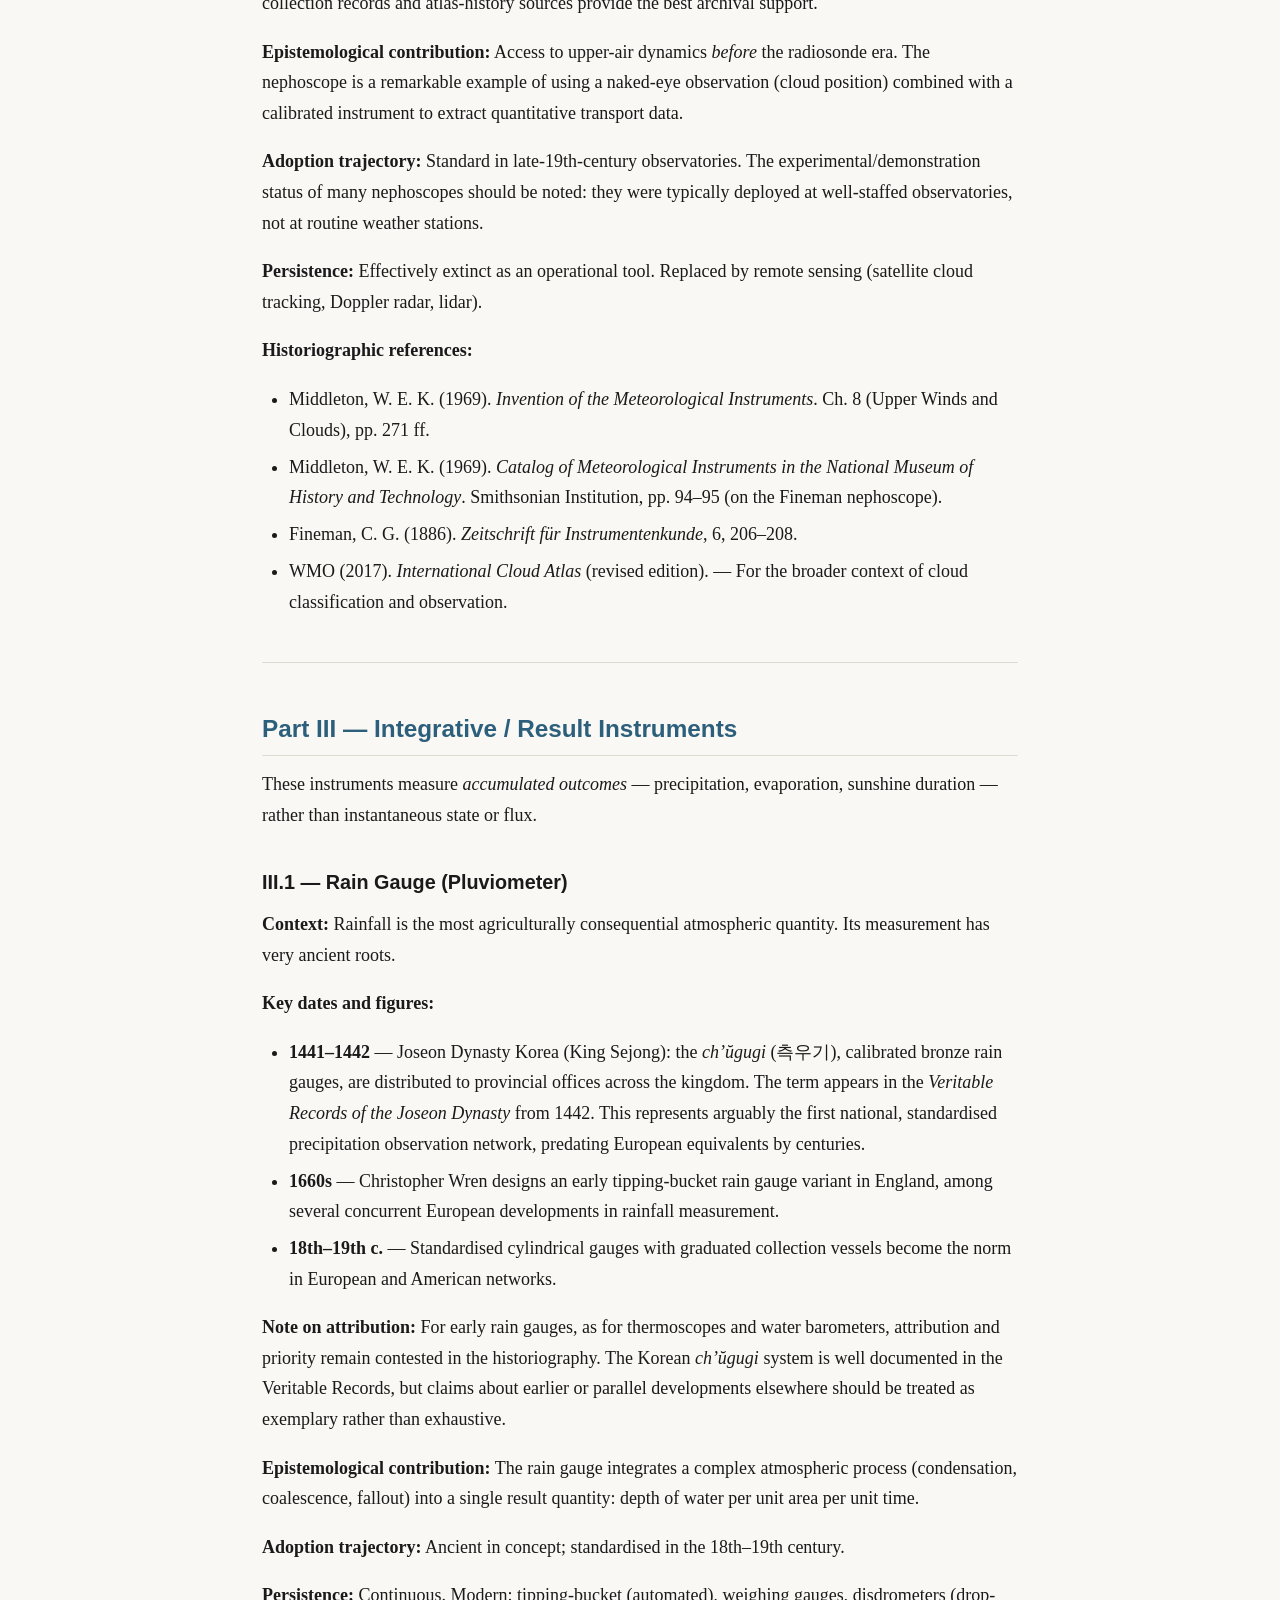
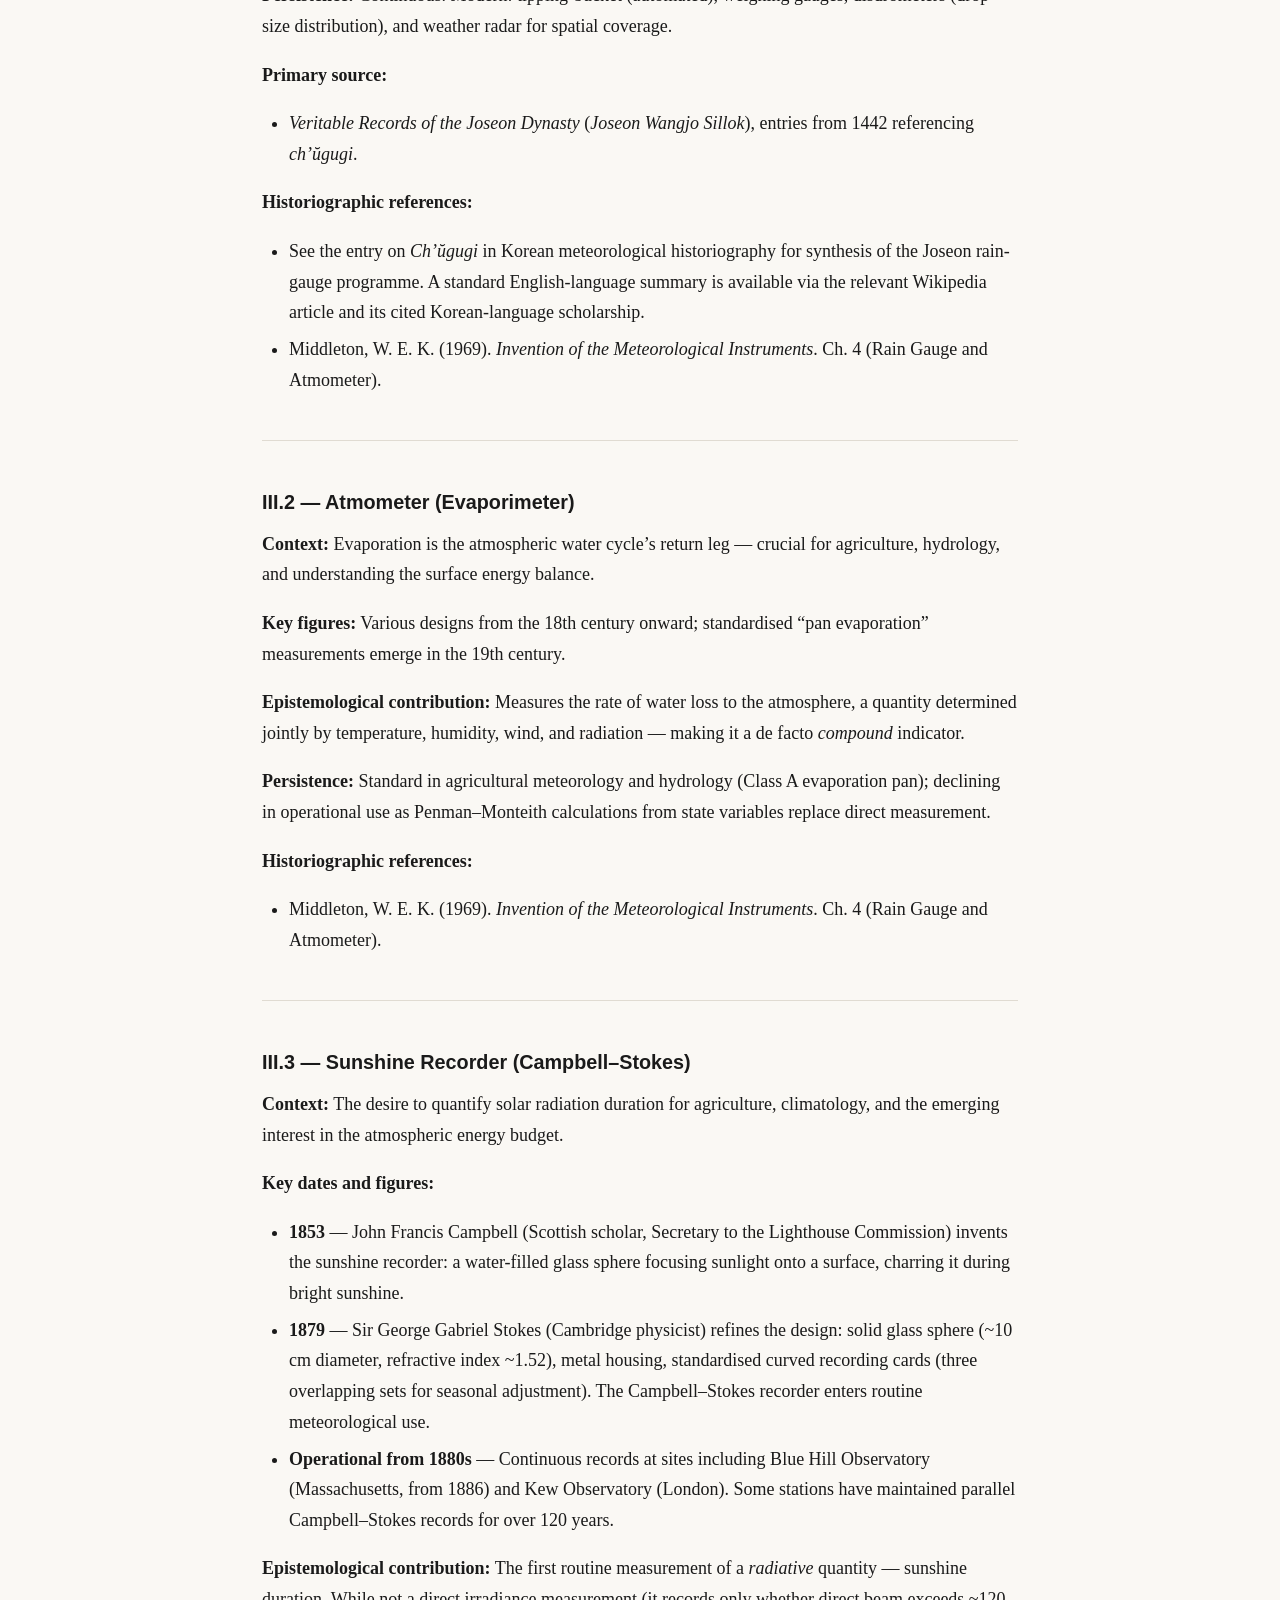
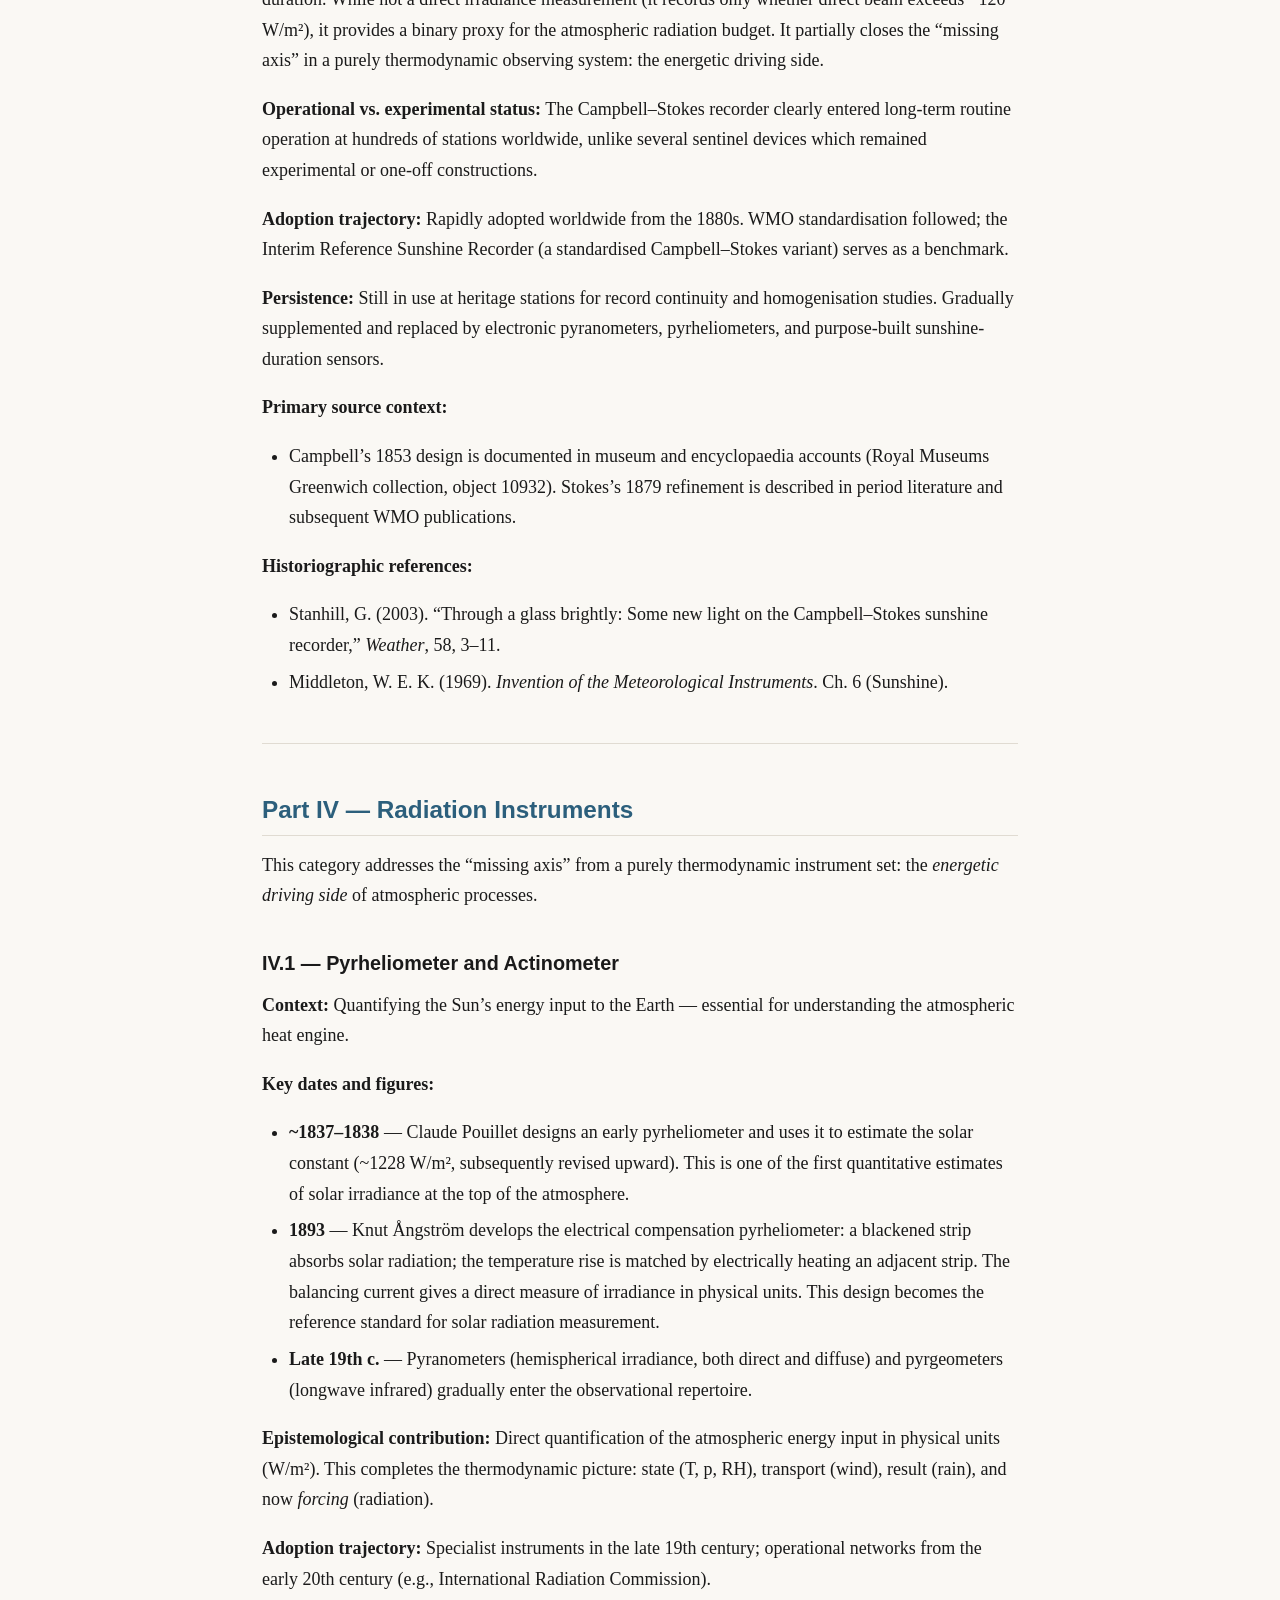
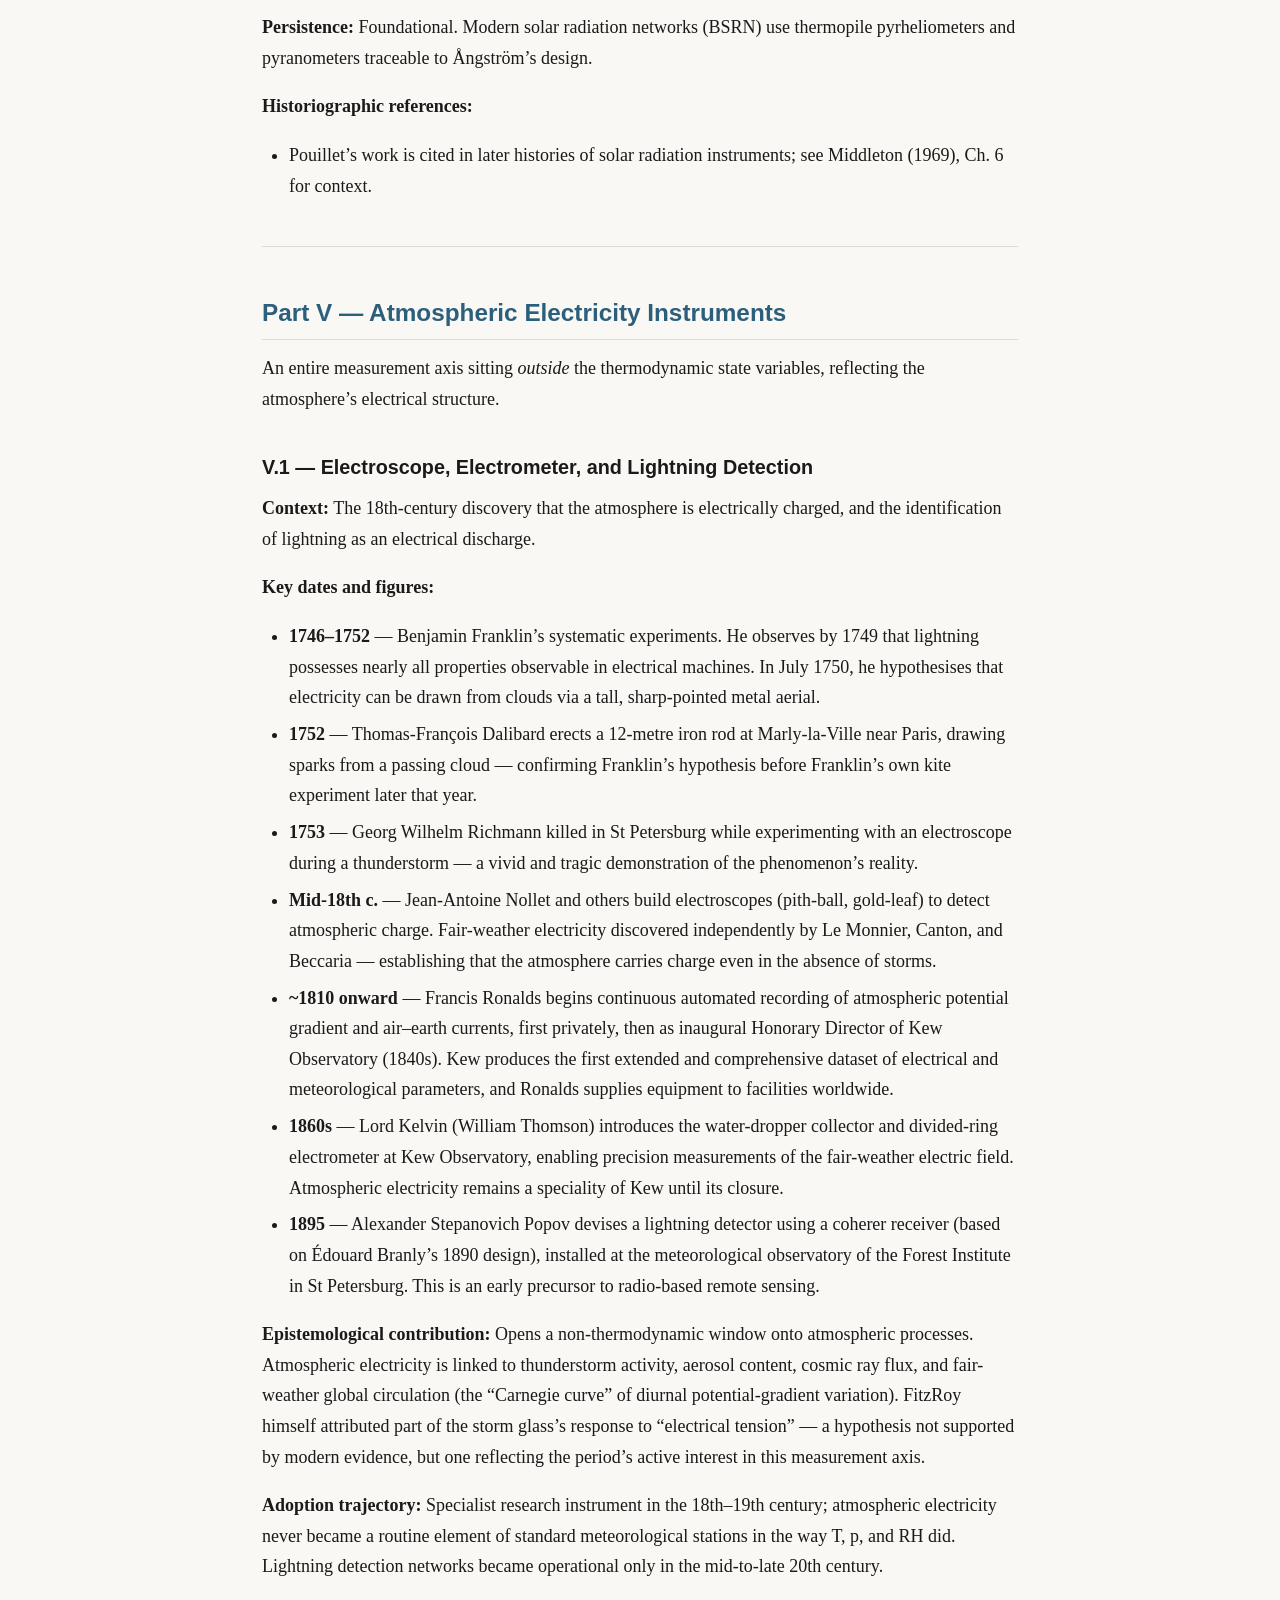
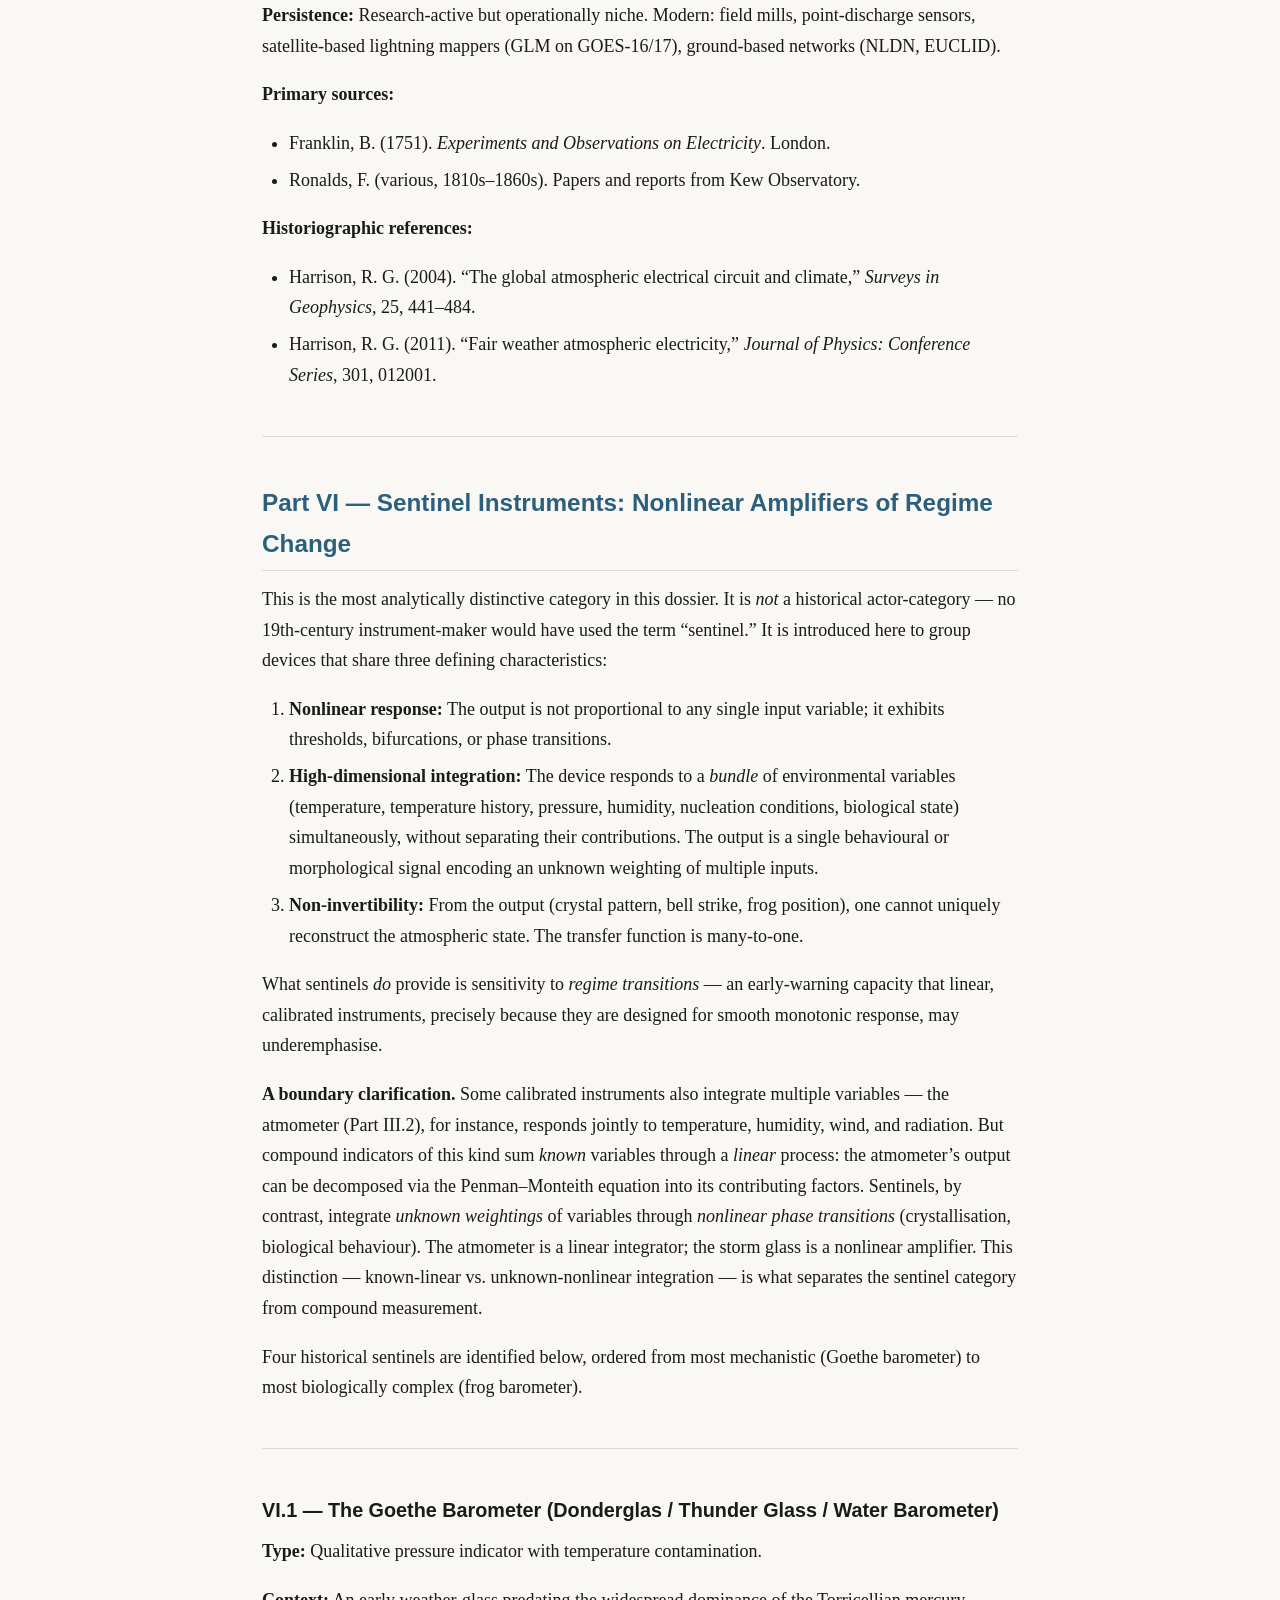
==== commit 6fffe8bd: "Add T(h)reehouse +EC site branding" ====
--- a/site/dossier.html
+++ b/site/dossier.html
@@ -4,21 +4,22 @@
   <meta charset="UTF-8">
   <meta name="viewport" content="width=device-width, initial-scale=1.0">
   <title>From Natural Signs to Measurement Networks</title>
+  <link rel="stylesheet" href="assets/tokens.css">
   <link rel="stylesheet" href="css/scholarly.css">
   <style>
 /* scholarly.css — clean typography for academic texts */
 
 :root {
-  --text: #1a1a1a;
-  --bg: #fafaf8;
-  --accent: #2c4a6e;
-  --border: #d4d0c8;
+  --text: var(--ink, #1a1a1a);
+  --bg: var(--warm-white, #fafaf8);
+  --accent: var(--sea, #2c4a6e);
+  --border: var(--grid, #d4d0c8);
   --footnote: #555;
   --code-bg: #f0eeea;
   --max-width: 42rem;
   --font-body: 'Source Serif 4', 'Georgia', serif;
   --font-heading: 'Source Sans 3', 'Helvetica Neue', sans-serif;
-  --font-mono: 'Source Code Pro', 'Menlo', monospace;
+  --font-code: 'Source Code Pro', 'Menlo', monospace;
 }
 
 @import url('https://fonts.googleapis.com/css2?family=Source+Serif+4:ital,opsz,wght@0,8..60,300;0,8..60,400;0,8..60,600;1,8..60,400&family=Source+Sans+3:wght@400;600&family=Source+Code+Pro:wght@400&display=swap');
@@ -38,12 +39,56 @@
   color: var(--text);
   background: var(--bg);
   margin: 0;
+}
+
+main {
+  max-width: calc(var(--max-width) + 3rem);
+  margin: 0 auto;
   padding: 2rem 1.5rem 4rem;
 }
 
-main {
-  max-width: var(--max-width);
+/* — Brand header — */
+
+.site-header {
+  position: sticky;
+  top: 0;
+  z-index: 20;
+  backdrop-filter: blur(10px);
+  background: rgba(250, 248, 244, 0.92);
+  border-bottom: 1px solid var(--border);
+}
+
+.site-header__inner {
+  max-width: calc(var(--max-width) + 3rem);
   margin: 0 auto;
+  padding: 0.85rem 1.5rem;
+  display: flex;
+  align-items: center;
+  justify-content: space-between;
+  gap: 1rem 1.5rem;
+}
+
+.brand-lockup {
+  display: inline-flex;
+  align-items: center;
+  gap: 0.7rem;
+  min-height: 44px;
+  text-decoration: none;
+  color: inherit;
+  flex-shrink: 0;
+}
+
+.brand-lockup img:first-child {
+  width: 32px;
+  height: 32px;
+  flex: none;
+}
+
+.brand-lockup img:last-child {
+  width: 200px;
+  max-width: min(48vw, 200px);
+  height: auto;
+  flex: none;
 }
 
 /* — Headings — */
@@ -119,6 +164,19 @@
   color: var(--footnote);
 }
 
+/* — Figures — */
+
+figure.essay-figure {
+  margin: 2rem 0;
+  padding: 0;
+  text-align: center;
+}
+
+figure.essay-figure svg {
+  max-width: 100%;
+  height: auto;
+}
+
 /* — Lists — */
 
 ul, ol {
@@ -159,7 +217,7 @@
 /* — Code — */
 
 code {
-  font-family: var(--font-mono);
+  font-family: var(--font-code);
   font-size: 0.85em;
   background: var(--code-bg);
   padding: 0.1em 0.3em;
@@ -239,21 +297,30 @@
 /* — Navigation — */
 
 nav.site-nav {
-  font-family: var(--font-heading);
-  font-size: 0.85rem;
-  margin-bottom: 2rem;
-  padding-bottom: 0.5rem;
-  border-bottom: 1px solid var(--border);
+  display: flex;
+  flex-wrap: wrap;
+  justify-content: flex-end;
+  gap: 0.35rem 0.5rem;
+  font-family: var(--font-mono, 'IBM Plex Mono', monospace);
+  font-size: 0.75rem;
 }
 
 nav.site-nav a {
-  margin-right: 1.25rem;
+  display: inline-flex;
+  align-items: center;
+  justify-content: center;
+  min-height: var(--min-target, 2.75rem);
+  padding: 0.45rem 0.85rem;
   text-decoration: none;
-  color: var(--footnote);
+  color: var(--accent);
+  border: 1px solid transparent;
+  background: transparent;
 }
 
 nav.site-nav a:hover {
-  color: var(--accent);
+  color: var(--text);
+  border-color: var(--border);
+  background: rgba(250, 248, 244, 0.88);
 }
 
 /* — Print — */
@@ -264,7 +331,7 @@
     color: #000;
     background: #fff;
   }
-  nav.site-nav, .front-matter {
+  .site-header, .front-matter {
     display: none;
   }
   h2 {
@@ -279,8 +346,19 @@
   html {
     font-size: 16px;
   }
-  body {
+  main {
     padding: 1rem 1rem 3rem;
+  }
+  .site-header__inner {
+    padding: 0.75rem 1rem;
+    flex-direction: column;
+    align-items: flex-start;
+  }
+  .brand-lockup img:last-child {
+    width: 170px;
+  }
+  nav.site-nav {
+    justify-content: flex-start;
   }
   h1 {
     font-size: 1.6rem;
@@ -293,8 +371,18 @@
   </style>
 </head>
 <body>
+  <header class="site-header">
+    <div class="site-header__inner">
+      <a class="brand-lockup" href="index.html" aria-label="Near-Critical Sensing home">
+        <img src="assets/emblem-32.svg" alt="T(h)reehouse +EC emblem" width="32" height="32">
+        <img src="assets/wordmark-full.svg" alt="T(h)reehouse +EC wordmark" width="200" height="44">
+      </a>
+      <nav class="site-nav" aria-label="Primary">
+        <a href="index.html">Home</a> <a href="dossier.html">Dossier</a> <a href="essay.html">Essay</a>
+      </nav>
+    </div>
+  </header>
   <main>
-    <nav class="site-nav"><a href="index.html">Home</a> <a href="dossier.html">Dossier</a> <a href="essay.html">Essay</a></nav>
     <h1 id="from-natural-signs-to-measurement-networks">From Natural Signs to Measurement Networks</h1>
 <div class="front-matter"><p>Version: 0.1.3</p><p>Date: 2026-03-28</p><p>Status: Frozen (source-hardened, editorially tightened)</p><p>Endorsement Marker: Local candidate framework. The six-layer taxonomy (state / transport / integration / radiation / electrical / sentinel) is an analytic category introduced in this dossier to compare instruments by epistemological function. It does not claim parity with externally validated physical laws. No external endorsement is implied.</p></div>
 <h2 id="a-historical-dossier-on-atmospheric-instruments-15th19th-century">A Historical Dossier on Atmospheric Instruments (15th–19th Century)</h2>
@@ -572,7 +660,7 @@
 </ul>
 <p><strong>Modern scientific analysis:</strong></p>
 <ul>
-<li>Kaempf, N. et al. (2025). &ldquo;The Storm Glass Thermometer: Temperature Dependence of Camphor Crystal Formation in Ethanol,&rdquo; <em>Journal of Chemical Education</em>, 102(6), 2540–2542.</li>
+<li>Kaempfe, N. (2025). &ldquo;The Storm Glass Thermometer: Temperature Dependence of Camphor Crystal Formation in Ethanol,&rdquo; <em>Journal of Chemical Education</em>, 102(6), 2540–2542.</li>
 </ul>
 <hr />
 <h3 id="vi3-the-tempest-prognosticator-leech-barometer">VI.3 — The Tempest Prognosticator (Leech Barometer)</h3>
@@ -867,7 +955,7 @@
 <h3 id="d-modern-reinterpretations-and-scientific-analyses">D. Modern Reinterpretations and Scientific Analyses</h3>
 <ul>
 <li><strong>Harrison, R. G.</strong> (2004). &ldquo;The global atmospheric electrical circuit and climate,&rdquo; <em>Surveys in Geophysics</em>, 25, 441–484.</li>
-<li><strong>Kaempf, N.</strong> et al. (2025). &ldquo;The Storm Glass Thermometer: Temperature Dependence of Camphor Crystal Formation in Ethanol,&rdquo; <em>J. Chem. Educ.</em>, 102, 2540–2542.</li>
+<li><strong>Kaempfe, N.</strong> (2025). &ldquo;The Storm Glass Thermometer: Temperature Dependence of Camphor Crystal Formation in Ethanol,&rdquo; <em>J. Chem. Educ.</em>, 102, 2540–2542.</li>
 <li><strong>Scheffer, M.</strong> et al. (2009). &ldquo;Early-warning signals for critical transitions,&rdquo; <em>Nature</em>, 461, 53–59.</li>
 <li><strong>Dakos, V.</strong> et al. (2012). &ldquo;Methods for detecting early warnings of critical transitions in time series illustrated using simulated ecological data,&rdquo; <em>PLoS ONE</em>, 7, e41010.</li>
 <li><strong>Stanhill, G.</strong> (2003). &ldquo;Through a glass brightly: Some new light on the Campbell–Stokes sunshine recorder,&rdquo; <em>Weather</em>, 58, 3–11.</li>
--- a/site/assets/tokens.css
+++ b/site/assets/tokens.css
@@ -0,0 +1,45 @@
+/*
+ * T(h)reehouse +EC — Design Tokens
+ * Source: corporate-design/assets/tokens.css
+ * Licence: MIT
+ *
+ * Permission is hereby granted, free of charge, to any person obtaining
+ * a copy of this software and associated documentation files, to deal
+ * in the Software without restriction, including without limitation the
+ * rights to use, copy, modify, merge, publish, distribute, sublicense,
+ * and/or sell copies of the Software, subject to the following condition:
+ *
+ * The above copyright notice and this permission notice shall be
+ * included in all copies or substantial portions of the Software.
+ *
+ * THE SOFTWARE IS PROVIDED "AS IS", WITHOUT WARRANTY OF ANY KIND.
+ */
+
+@import url('https://fonts.googleapis.com/css2?family=IBM+Plex+Mono:wght@300;400;500;600&family=Crimson+Pro:ital,wght@0,300;0,400;0,600;1,300;1,400&display=swap');
+
+:root {
+  /* Primary palette */
+  --ink: #1a1a1a;
+  --sea: #2c5f7c;
+  --signal: #c0392b;
+
+  /* Secondary palette */
+  --stone: #6b6b6b;
+  --parchment: #f5f0e8;
+  --grid: #e0dbd2;
+  --warm-white: #faf8f4;
+
+  /* Typography */
+  --font-mono: 'IBM Plex Mono', monospace;
+  --font-serif: 'Crimson Pro', Georgia, serif;
+
+  /* Layout */
+  --measure: 38rem;
+  --gutter: 1.5rem;
+
+  /* Accessibility */
+  --focus-ring: 2px solid var(--sea);
+  --focus-offset: 2px;
+  --min-target: 2.75rem;          /* 44px — WCAG 2.5.5 AAA touch target  */
+  --min-target-aa: 1.5rem;        /* 24px — WCAG 2.5.8 AA touch target   */
+}
--- a/site/css/scholarly.css
+++ b/site/css/scholarly.css
@@ -1,16 +1,16 @@
 /* scholarly.css — clean typography for academic texts */
 
 :root {
-  --text: #1a1a1a;
-  --bg: #fafaf8;
-  --accent: #2c4a6e;
-  --border: #d4d0c8;
+  --text: var(--ink, #1a1a1a);
+  --bg: var(--warm-white, #fafaf8);
+  --accent: var(--sea, #2c4a6e);
+  --border: var(--grid, #d4d0c8);
   --footnote: #555;
   --code-bg: #f0eeea;
   --max-width: 42rem;
   --font-body: 'Source Serif 4', 'Georgia', serif;
   --font-heading: 'Source Sans 3', 'Helvetica Neue', sans-serif;
-  --font-mono: 'Source Code Pro', 'Menlo', monospace;
+  --font-code: 'Source Code Pro', 'Menlo', monospace;
 }
 
 @import url('https://fonts.googleapis.com/css2?family=Source+Serif+4:ital,opsz,wght@0,8..60,300;0,8..60,400;0,8..60,600;1,8..60,400&family=Source+Sans+3:wght@400;600&family=Source+Code+Pro:wght@400&display=swap');
@@ -30,12 +30,56 @@
   color: var(--text);
   background: var(--bg);
   margin: 0;
+}
+
+main {
+  max-width: calc(var(--max-width) + 3rem);
+  margin: 0 auto;
   padding: 2rem 1.5rem 4rem;
 }
 
-main {
-  max-width: var(--max-width);
+/* — Brand header — */
+
+.site-header {
+  position: sticky;
+  top: 0;
+  z-index: 20;
+  backdrop-filter: blur(10px);
+  background: rgba(250, 248, 244, 0.92);
+  border-bottom: 1px solid var(--border);
+}
+
+.site-header__inner {
+  max-width: calc(var(--max-width) + 3rem);
   margin: 0 auto;
+  padding: 0.85rem 1.5rem;
+  display: flex;
+  align-items: center;
+  justify-content: space-between;
+  gap: 1rem 1.5rem;
+}
+
+.brand-lockup {
+  display: inline-flex;
+  align-items: center;
+  gap: 0.7rem;
+  min-height: 44px;
+  text-decoration: none;
+  color: inherit;
+  flex-shrink: 0;
+}
+
+.brand-lockup img:first-child {
+  width: 32px;
+  height: 32px;
+  flex: none;
+}
+
+.brand-lockup img:last-child {
+  width: 200px;
+  max-width: min(48vw, 200px);
+  height: auto;
+  flex: none;
 }
 
 /* — Headings — */
@@ -111,6 +155,19 @@
   color: var(--footnote);
 }
 
+/* — Figures — */
+
+figure.essay-figure {
+  margin: 2rem 0;
+  padding: 0;
+  text-align: center;
+}
+
+figure.essay-figure svg {
+  max-width: 100%;
+  height: auto;
+}
+
 /* — Lists — */
 
 ul, ol {
@@ -151,7 +208,7 @@
 /* — Code — */
 
 code {
-  font-family: var(--font-mono);
+  font-family: var(--font-code);
   font-size: 0.85em;
   background: var(--code-bg);
   padding: 0.1em 0.3em;
@@ -231,21 +288,30 @@
 /* — Navigation — */
 
 nav.site-nav {
-  font-family: var(--font-heading);
-  font-size: 0.85rem;
-  margin-bottom: 2rem;
-  padding-bottom: 0.5rem;
-  border-bottom: 1px solid var(--border);
+  display: flex;
+  flex-wrap: wrap;
+  justify-content: flex-end;
+  gap: 0.35rem 0.5rem;
+  font-family: var(--font-mono, 'IBM Plex Mono', monospace);
+  font-size: 0.75rem;
 }
 
 nav.site-nav a {
-  margin-right: 1.25rem;
+  display: inline-flex;
+  align-items: center;
+  justify-content: center;
+  min-height: var(--min-target, 2.75rem);
+  padding: 0.45rem 0.85rem;
   text-decoration: none;
-  color: var(--footnote);
+  color: var(--accent);
+  border: 1px solid transparent;
+  background: transparent;
 }
 
 nav.site-nav a:hover {
-  color: var(--accent);
+  color: var(--text);
+  border-color: var(--border);
+  background: rgba(250, 248, 244, 0.88);
 }
 
 /* — Print — */
@@ -256,7 +322,7 @@
     color: #000;
     background: #fff;
   }
-  nav.site-nav, .front-matter {
+  .site-header, .front-matter {
     display: none;
   }
   h2 {
@@ -271,8 +337,19 @@
   html {
     font-size: 16px;
   }
-  body {
+  main {
     padding: 1rem 1rem 3rem;
+  }
+  .site-header__inner {
+    padding: 0.75rem 1rem;
+    flex-direction: column;
+    align-items: flex-start;
+  }
+  .brand-lockup img:last-child {
+    width: 170px;
+  }
+  nav.site-nav {
+    justify-content: flex-start;
   }
   h1 {
     font-size: 1.6rem;
